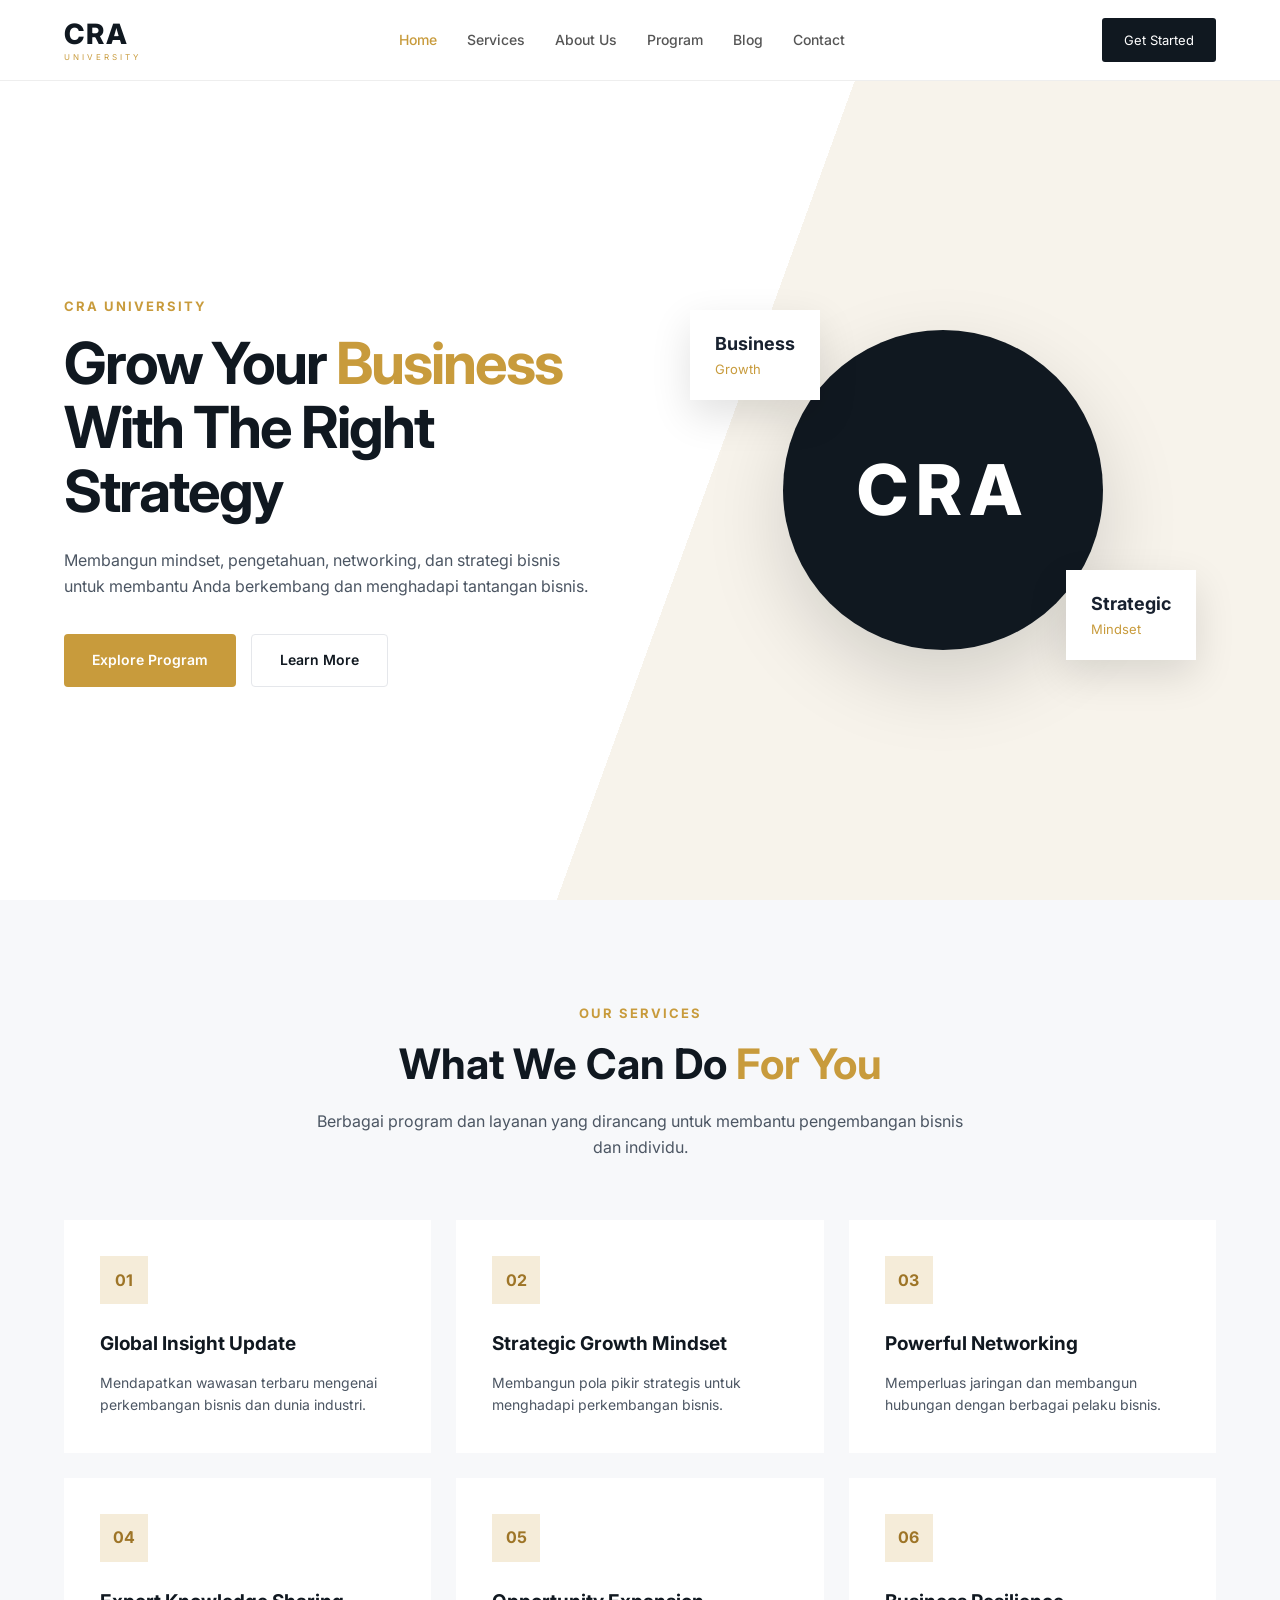
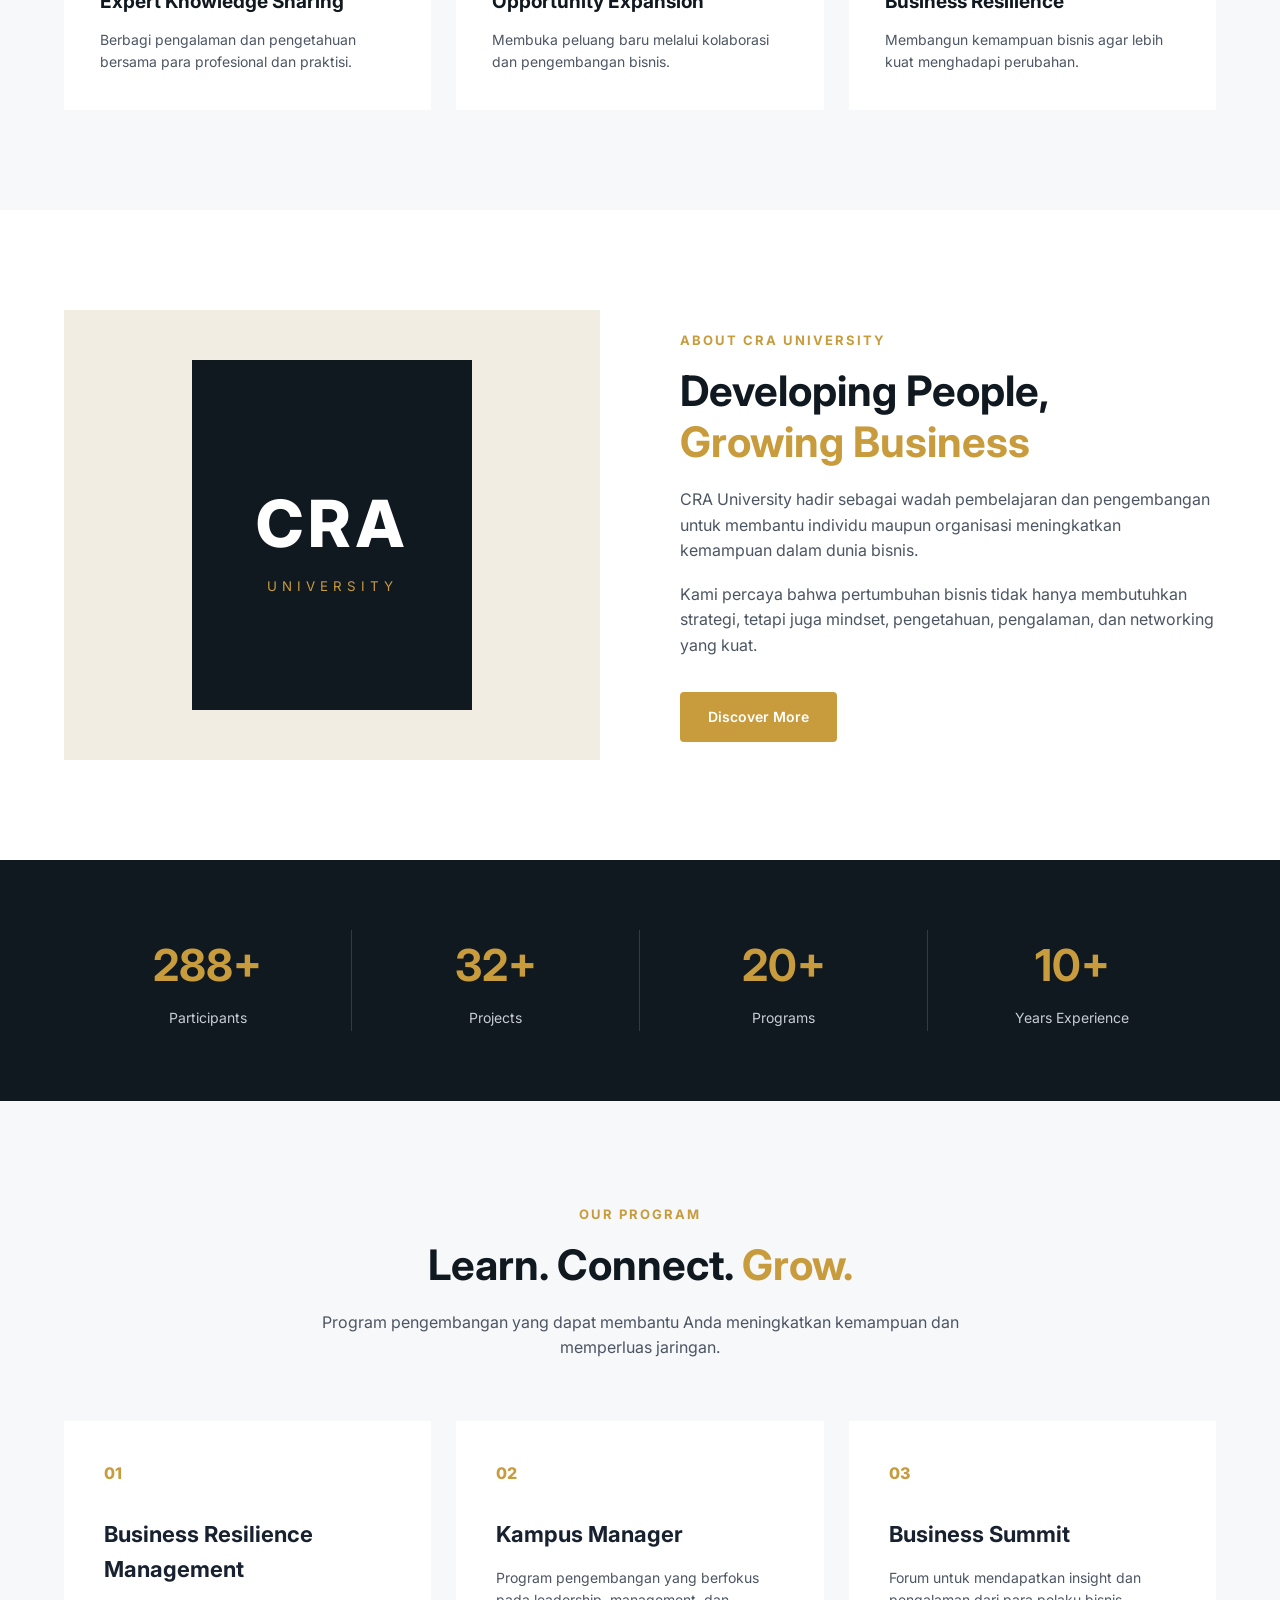
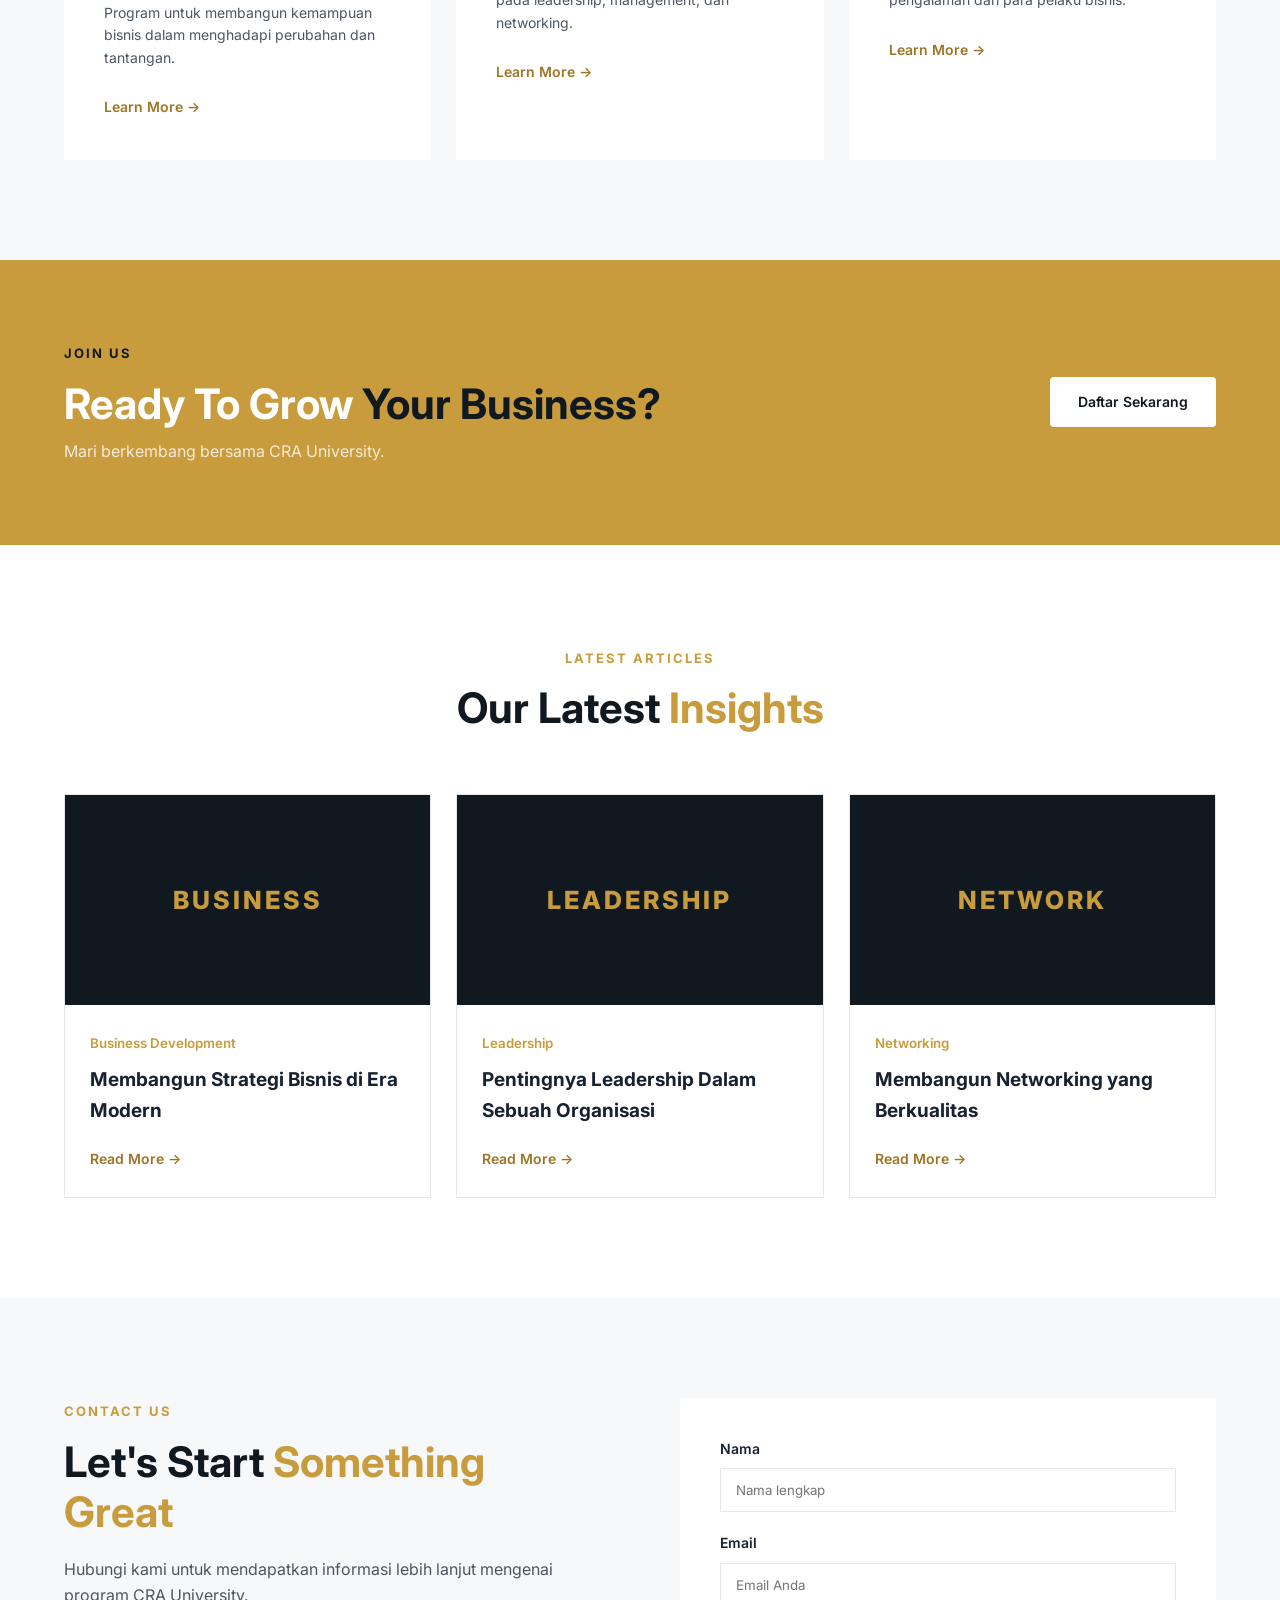
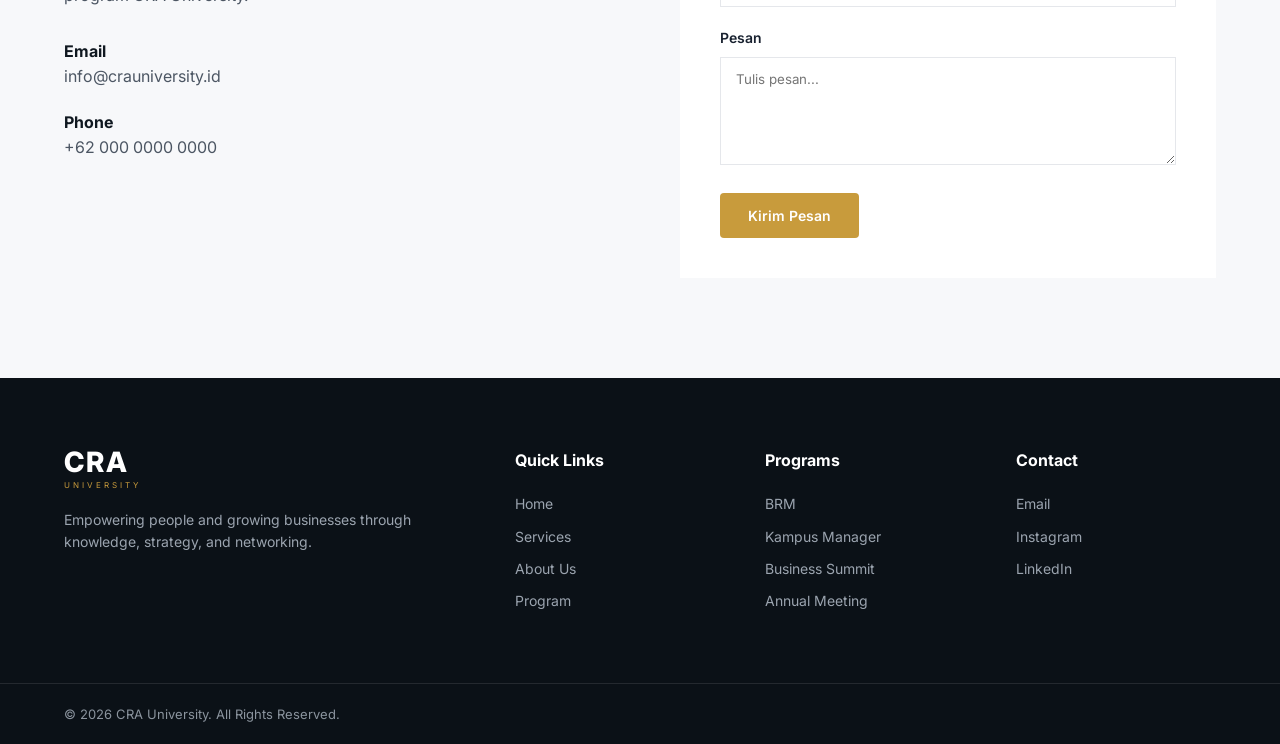
==== index.html @ 746381db "Initial commit" ====
<!DOCTYPE html>
<html lang="id">
<head>
    <meta charset="UTF-8">
    <meta name="viewport" content="width=device-width, initial-scale=1.0">

    <title>CRA University</title>

    <!-- Google Font -->
    <link rel="preconnect" href="https://fonts.googleapis.com">
    <link rel="preconnect" href="https://fonts.gstatic.com" crossorigin>
    <link href="https://fonts.googleapis.com/css2?family=Inter:wght@400;500;600;700;800&display=swap" rel="stylesheet">

    <!-- CSS -->
    <link rel="stylesheet" href="css/style.css">
</head>

<body>

    <!-- ================= NAVBAR ================= -->
    <header class="header">
        <div class="container navbar">

            <a href="index.html" class="logo">
                <span>CRA</span>
                <small>UNIVERSITY</small>
            </a>

            <nav class="nav-menu" id="navMenu">
                <a href="#home" class="active">Home</a>
                <a href="#services">Services</a>
                <a href="#about">About Us</a>
                <a href="#program">Program</a>
                <a href="#blog">Blog</a>
                <a href="#contact">Contact</a>
            </nav>

            <a href="#contact" class="nav-button">
                Get Started
            </a>

            <button class="menu-toggle" id="menuToggle">
                ☰
            </button>

        </div>
    </header>


    <!-- ================= HERO ================= -->
    <main>

        <section class="hero" id="home">
            <div class="container hero-content">

                <div class="hero-text">

                    <span class="section-label">
                        CRA UNIVERSITY
                    </span>

                    <h1>
                        Grow Your
                        <span>Business</span>
                        With The Right Strategy
                    </h1>

                    <p>
                        Membangun mindset, pengetahuan, networking,
                        dan strategi bisnis untuk membantu Anda berkembang
                        dan menghadapi tantangan bisnis.
                    </p>

                    <div class="hero-buttons">
                        <a href="#program" class="btn btn-primary">
                            Explore Program
                        </a>

                        <a href="#about" class="btn btn-outline">
                            Learn More
                        </a>
                    </div>

                </div>


                <div class="hero-image">

                    <div class="hero-card card-one">
                        <strong>Business</strong>
                        <span>Growth</span>
                    </div>

                    <div class="hero-card card-two">
                        <strong>Strategic</strong>
                        <span>Mindset</span>
                    </div>

                    <div class="hero-circle">
                        CRA
                    </div>

                </div>

            </div>
        </section>


        <!-- ================= SERVICES ================= -->
        <section class="services section" id="services">

            <div class="container">

                <div class="section-heading">

                    <span class="section-label">
                        OUR SERVICES
                    </span>

                    <h2>
                        What We Can Do
                        <span>For You</span>
                    </h2>

                    <p>
                        Berbagai program dan layanan yang dirancang
                        untuk membantu pengembangan bisnis dan individu.
                    </p>

                </div>


                <div class="service-grid">

                    <div class="service-card">
                        <div class="service-icon">01</div>

                        <h3>Global Insight Update</h3>

                        <p>
                            Mendapatkan wawasan terbaru mengenai
                            perkembangan bisnis dan dunia industri.
                        </p>
                    </div>


                    <div class="service-card">
                        <div class="service-icon">02</div>

                        <h3>Strategic Growth Mindset</h3>

                        <p>
                            Membangun pola pikir strategis untuk
                            menghadapi perkembangan bisnis.
                        </p>
                    </div>


                    <div class="service-card">
                        <div class="service-icon">03</div>

                        <h3>Powerful Networking</h3>

                        <p>
                            Memperluas jaringan dan membangun hubungan
                            dengan berbagai pelaku bisnis.
                        </p>
                    </div>


                    <div class="service-card">
                        <div class="service-icon">04</div>

                        <h3>Expert Knowledge Sharing</h3>

                        <p>
                            Berbagi pengalaman dan pengetahuan bersama
                            para profesional dan praktisi.
                        </p>
                    </div>


                    <div class="service-card">
                        <div class="service-icon">05</div>

                        <h3>Opportunity Expansion</h3>

                        <p>
                            Membuka peluang baru melalui kolaborasi
                            dan pengembangan bisnis.
                        </p>
                    </div>


                    <div class="service-card">
                        <div class="service-icon">06</div>

                        <h3>Business Resilience</h3>

                        <p>
                            Membangun kemampuan bisnis agar lebih
                            kuat menghadapi perubahan.
                        </p>
                    </div>

                </div>

            </div>

        </section>


        <!-- ================= ABOUT ================= -->
        <section class="about section" id="about">

            <div class="container about-content">

                <div class="about-image">

                    <div class="about-image-main">
                        <span>CRA</span>
                        <small>UNIVERSITY</small>
                    </div>

                </div>


                <div class="about-text">

                    <span class="section-label">
                        ABOUT CRA UNIVERSITY
                    </span>

                    <h2>
                        Developing People,
                        <span>Growing Business</span>
                    </h2>

                    <p>
                        CRA University hadir sebagai wadah pembelajaran
                        dan pengembangan untuk membantu individu maupun
                        organisasi meningkatkan kemampuan dalam dunia bisnis.
                    </p>

                    <p>
                        Kami percaya bahwa pertumbuhan bisnis tidak hanya
                        membutuhkan strategi, tetapi juga mindset,
                        pengetahuan, pengalaman, dan networking yang kuat.
                    </p>

                    <a href="#contact" class="btn btn-primary">
                        Discover More
                    </a>

                </div>

            </div>

        </section>


        <!-- ================= STATISTICS ================= -->
        <section class="stats">

            <div class="container stats-grid">

                <div class="stat-item">
                    <h3 class="counter" data-target="500">0</h3>
                    <span>Participants</span>
                </div>

                <div class="stat-item">
                    <h3 class="counter" data-target="50">0</h3>
                    <span>Projects</span>
                </div>

                <div class="stat-item">
                    <h3 class="counter" data-target="20">0</h3>
                    <span>Programs</span>
                </div>

                <div class="stat-item">
                    <h3 class="counter" data-target="10">0</h3>
                    <span>Years Experience</span>
                </div>

            </div>

        </section>


        <!-- ================= PROGRAM ================= -->
        <section class="program section" id="program">

            <div class="container">

                <div class="section-heading">

                    <span class="section-label">
                        OUR PROGRAM
                    </span>

                    <h2>
                        Learn. Connect.
                        <span>Grow.</span>
                    </h2>

                    <p>
                        Program pengembangan yang dapat membantu Anda
                        meningkatkan kemampuan dan memperluas jaringan.
                    </p>

                </div>


                <div class="program-grid">

                    <article class="program-card">

                        <div class="program-number">
                            01
                        </div>

                        <h3>Business Resilience Management</h3>

                        <p>
                            Program untuk membangun kemampuan bisnis
                            dalam menghadapi perubahan dan tantangan.
                        </p>

                        <a href="#">
                            Learn More →
                        </a>

                    </article>


                    <article class="program-card">

                        <div class="program-number">
                            02
                        </div>

                        <h3>Kampus Manager</h3>

                        <p>
                            Program pengembangan yang berfokus pada
                            leadership, management, dan networking.
                        </p>

                        <a href="#">
                            Learn More →
                        </a>

                    </article>


                    <article class="program-card">

                        <div class="program-number">
                            03
                        </div>

                        <h3>Business Summit</h3>

                        <p>
                            Forum untuk mendapatkan insight dan
                            pengalaman dari para pelaku bisnis.
                        </p>

                        <a href="#">
                            Learn More →
                        </a>

                    </article>

                </div>

            </div>

        </section>


        <!-- ================= CTA ================= -->
        <section class="cta">

            <div class="container cta-content">

                <div>
                    <span class="section-label">
                        JOIN US
                    </span>

                    <h2>
                        Ready To Grow
                        <span>Your Business?</span>
                    </h2>

                    <p>
                        Mari berkembang bersama CRA University.
                    </p>
                </div>

                <a href="#contact" class="btn btn-white">
                    Daftar Sekarang
                </a>

            </div>

        </section>


        <!-- ================= BLOG ================= -->
        <section class="blog section" id="blog">

            <div class="container">

                <div class="section-heading">

                    <span class="section-label">
                        LATEST ARTICLES
                    </span>

                    <h2>
                        Our Latest
                        <span>Insights</span>
                    </h2>

                </div>


                <div class="blog-grid">

                    <article class="blog-card">

                        <div class="blog-image">
                            BUSINESS
                        </div>

                        <div class="blog-content">

                            <small>
                                Business Development
                            </small>

                            <h3>
                                Membangun Strategi Bisnis
                                di Era Modern
                            </h3>

                            <a href="#">
                                Read More →
                            </a>

                        </div>

                    </article>


                    <article class="blog-card">

                        <div class="blog-image">
                            LEADERSHIP
                        </div>

                        <div class="blog-content">

                            <small>
                                Leadership
                            </small>

                            <h3>
                                Pentingnya Leadership
                                Dalam Sebuah Organisasi
                            </h3>

                            <a href="#">
                                Read More →
                            </a>

                        </div>

                    </article>


                    <article class="blog-card">

                        <div class="blog-image">
                            NETWORK
                        </div>

                        <div class="blog-content">

                            <small>
                                Networking
                            </small>

                            <h3>
                                Membangun Networking
                                yang Berkualitas
                            </h3>

                            <a href="#">
                                Read More →
                            </a>

                        </div>

                    </article>

                </div>

            </div>

        </section>


        <!-- ================= CONTACT ================= -->
        <section class="contact section" id="contact">

            <div class="container contact-content">

                <div class="contact-info">

                    <span class="section-label">
                        CONTACT US
                    </span>

                    <h2>
                        Let's Start
                        <span>Something Great</span>
                    </h2>

                    <p>
                        Hubungi kami untuk mendapatkan informasi
                        lebih lanjut mengenai program CRA University.
                    </p>

                    <div class="contact-detail">
                        <strong>Email</strong>
                        <span>info@crauniversity.id</span>
                    </div>

                    <div class="contact-detail">
                        <strong>Phone</strong>
                        <span>+62 000 0000 0000</span>
                    </div>

                </div>


                <form class="contact-form" id="contactForm">

                    <div class="form-group">
                        <label for="name">Nama</label>

                        <input
                            type="text"
                            id="name"
                            name="name"
                            placeholder="Nama lengkap"
                            required
                        >
                    </div>


                    <div class="form-group">
                        <label for="email">Email</label>

                        <input
                            type="email"
                            id="email"
                            name="email"
                            placeholder="Email Anda"
                            required
                        >
                    </div>


                    <div class="form-group">
                        <label for="message">Pesan</label>

                        <textarea
                            id="message"
                            name="message"
                            rows="5"
                            placeholder="Tulis pesan..."
                            required
                        ></textarea>
                    </div>


                    <button type="submit" class="btn btn-primary">
                        Kirim Pesan
                    </button>

                </form>

            </div>

        </section>

    </main>


    <!-- ================= FOOTER ================= -->
    <footer class="footer">

        <div class="container footer-grid">

            <div class="footer-brand">

                <a href="#" class="logo footer-logo">
                    <span>CRA</span>
                    <small>UNIVERSITY</small>
                </a>

                <p>
                    Empowering people and growing businesses
                    through knowledge, strategy, and networking.
                </p>

            </div>


            <div class="footer-column">

                <h4>Quick Links</h4>

                <a href="#home">Home</a>
                <a href="#services">Services</a>
                <a href="#about">About Us</a>
                <a href="#program">Program</a>

            </div>


            <div class="footer-column">

                <h4>Programs</h4>

                <a href="#">BRM</a>
                <a href="#">Kampus Manager</a>
                <a href="#">Business Summit</a>
                <a href="#">Annual Meeting</a>

            </div>


            <div class="footer-column">

                <h4>Contact</h4>

                <a href="mailto:info@crauniversity.id">
                    Email
                </a>

                <a href="#">
                    Instagram
                </a>

                <a href="#">
                    LinkedIn
                </a>

            </div>

        </div>


        <div class="footer-bottom">

            <div class="container">

                <p>
                    © 2026 CRA University. All Rights Reserved.
                </p>

            </div>

        </div>

    </footer>


    <!-- JavaScript -->
    <script src="js/script.js"></script>

</body>
</html>
---- css/style.css ----
/* =========================================
   RESET
========================================= */

* {
    margin: 0;
    padding: 0;
    box-sizing: border-box;
}

html {
    scroll-behavior: smooth;
}

body {
    font-family: "Inter", sans-serif;
    color: #18212f;
    background: #ffffff;
    line-height: 1.6;
}

a {
    text-decoration: none;
    color: inherit;
}

img {
    max-width: 100%;
    display: block;
}

button,
input,
textarea {
    font-family: inherit;
}


/* =========================================
   VARIABLES
========================================= */

:root {
    --primary: #c89b3c;
    --primary-dark: #9e7527;
    --dark: #101820;
    --text: #4c5663;
    --light: #f7f8fa;
    --white: #ffffff;
    --border: #e5e7eb;
}


/* =========================================
   GLOBAL
========================================= */

.container {
    width: min(1180px, 90%);
    margin: 0 auto;
}

.section {
    padding: 100px 0;
}

.section-label {
    display: inline-block;
    color: var(--primary);
    font-size: 13px;
    font-weight: 700;
    letter-spacing: 2px;
    margin-bottom: 15px;
}

.section-heading {
    max-width: 650px;
    margin: 0 auto 60px;
    text-align: center;
}

.section-heading h2,
.about-text h2,
.contact-info h2 {
    font-size: 42px;
    line-height: 1.2;
    margin-bottom: 20px;
    color: var(--dark);
}

.section-heading h2 span,
.about-text h2 span,
.contact-info h2 span {
    color: var(--primary);
}

.section-heading p {
    color: var(--text);
}


/* =========================================
   BUTTON
========================================= */

.btn {
    display: inline-flex;
    justify-content: center;
    align-items: center;
    padding: 14px 28px;
    border-radius: 4px;
    font-size: 14px;
    font-weight: 600;
    transition: 0.3s ease;
}

.btn-primary {
    background: var(--primary);
    color: var(--white);
}

.btn-primary:hover {
    background: var(--primary-dark);
    transform: translateY(-2px);
}

.btn-outline {
    border: 1px solid var(--border);
    color: var(--dark);
}

.btn-outline:hover {
    border-color: var(--primary);
    color: var(--primary);
}

.btn-white {
    background: var(--white);
    color: var(--dark);
}

.btn-white:hover {
    transform: translateY(-2px);
}


/* =========================================
   NAVBAR
========================================= */

.header {
    position: fixed;
    width: 100%;
    top: 0;
    left: 0;
    z-index: 1000;
    background: rgba(255, 255, 255, 0.96);
    border-bottom: 1px solid #eeeeee;
}

.navbar {
    min-height: 80px;
    display: flex;
    align-items: center;
    justify-content: space-between;
}

.logo {
    display: flex;
    flex-direction: column;
    line-height: 1;
}

.logo span {
    font-size: 28px;
    font-weight: 800;
    letter-spacing: 2px;
    color: var(--dark);
}

.logo small {
    font-size: 8px;
    letter-spacing: 3px;
    color: var(--primary);
    margin-top: 5px;
}

.nav-menu {
    display: flex;
    align-items: center;
    gap: 30px;
}

.nav-menu a {
    font-size: 14px;
    font-weight: 500;
    color: #555;
    transition: 0.3s;
}

.nav-menu a:hover,
.nav-menu a.active {
    color: var(--primary);
}

.nav-button {
    padding: 12px 22px;
    background: var(--dark);
    color: var(--white);
    font-size: 13px;
    border-radius: 3px;
}

.menu-toggle {
    display: none;
    border: none;
    background: transparent;
    font-size: 28px;
    cursor: pointer;
}


/* =========================================
   HERO
========================================= */

.hero {
    min-height: 100vh;
    padding-top: 80px;
    display: flex;
    align-items: center;
    background:
        linear-gradient(
            110deg,
            #ffffff 0%,
            #ffffff 55%,
            #f7f3eb 55%,
            #f7f3eb 100%
        );
}

.hero-content {
    display: grid;
    grid-template-columns: 1fr 1fr;
    align-items: center;
    gap: 60px;
}

.hero-text {
    max-width: 600px;
}

.hero-text h1 {
    font-size: 58px;
    line-height: 1.1;
    letter-spacing: -2px;
    color: var(--dark);
    margin-bottom: 25px;
}

.hero-text h1 span {
    color: var(--primary);
}

.hero-text p {
    color: var(--text);
    max-width: 530px;
    margin-bottom: 35px;
}

.hero-buttons {
    display: flex;
    gap: 15px;
}

.hero-image {
    min-height: 520px;
    position: relative;
    display: flex;
    justify-content: center;
    align-items: center;
}

.hero-circle {
    width: 320px;
    height: 320px;
    border-radius: 50%;
    background: var(--dark);
    color: var(--white);
    display: flex;
    justify-content: center;
    align-items: center;
    font-size: 70px;
    font-weight: 800;
    letter-spacing: 8px;
    box-shadow: 0 30px 80px rgba(0, 0, 0, 0.15);
}

.hero-card {
    position: absolute;
    background: var(--white);
    padding: 20px 25px;
    box-shadow: 0 15px 40px rgba(0, 0, 0, 0.12);
    display: flex;
    flex-direction: column;
}

.hero-card strong {
    font-size: 18px;
}

.hero-card span {
    color: var(--primary);
    font-size: 13px;
}

.card-one {
    top: 80px;
    left: 20px;
}

.card-two {
    right: 20px;
    bottom: 90px;
}


/* =========================================
   SERVICES
========================================= */

.services {
    background: var(--light);
}

.service-grid {
    display: grid;
    grid-template-columns: repeat(3, 1fr);
    gap: 25px;
}

.service-card {
    background: var(--white);
    padding: 35px;
    border: 1px solid transparent;
    transition: 0.3s;
}

.service-card:hover {
    transform: translateY(-8px);
    border-color: var(--primary);
    box-shadow: 0 20px 40px rgba(0, 0, 0, 0.08);
}

.service-icon {
    width: 48px;
    height: 48px;
    display: flex;
    align-items: center;
    justify-content: center;
    background: #f5ecd9;
    color: var(--primary-dark);
    font-weight: 700;
    margin-bottom: 25px;
}

.service-card h3 {
    font-size: 19px;
    margin-bottom: 12px;
    color: var(--dark);
}

.service-card p {
    color: var(--text);
    font-size: 14px;
}


/* =========================================
   ABOUT
========================================= */

.about {
    background: var(--white);
}

.about-content {
    display: grid;
    grid-template-columns: 1fr 1fr;
    gap: 80px;
    align-items: center;
}

.about-image {
    min-height: 450px;
    display: flex;
    align-items: center;
    justify-content: center;
    background: #f2ede3;
}

.about-image-main {
    width: 280px;
    height: 350px;
    background: var(--dark);
    display: flex;
    flex-direction: column;
    align-items: center;
    justify-content: center;
    color: var(--white);
}

.about-image-main span {
    font-size: 65px;
    font-weight: 800;
    letter-spacing: 5px;
}

.about-image-main small {
    color: var(--primary);
    letter-spacing: 5px;
}

.about-text p {
    color: var(--text);
    margin-bottom: 18px;
}

.about-text .btn {
    margin-top: 15px;
}


/* =========================================
   STATS
========================================= */

.stats {
    padding: 70px 0;
    background: var(--dark);
    color: var(--white);
}

.stats-grid {
    display: grid;
    grid-template-columns: repeat(4, 1fr);
    text-align: center;
}

.stat-item {
    border-right: 1px solid rgba(255,255,255,0.15);
}

.stat-item:last-child {
    border-right: none;
}

.stat-item h3 {
    font-size: 44px;
    color: var(--primary);
    margin-bottom: 5px;
}

.stat-item span {
    font-size: 14px;
    color: #c8cdd4;
}


/* =========================================
   PROGRAM
========================================= */

.program {
    background: var(--light);
}

.program-grid {
    display: grid;
    grid-template-columns: repeat(3, 1fr);
    gap: 25px;
}

.program-card {
    background: var(--white);
    padding: 40px;
    min-height: 300px;
    position: relative;
    transition: 0.3s;
}

.program-card:hover {
    transform: translateY(-7px);
    box-shadow: 0 20px 40px rgba(0,0,0,0.08);
}

.program-number {
    color: var(--primary);
    font-weight: 800;
    margin-bottom: 30px;
}

.program-card h3 {
    font-size: 22px;
    margin-bottom: 15px;
}

.program-card p {
    color: var(--text);
    font-size: 14px;
    margin-bottom: 25px;
}

.program-card a {
    color: var(--primary-dark);
    font-weight: 600;
    font-size: 14px;
}


/* =========================================
   CTA
========================================= */

.cta {
    background: var(--primary);
    padding: 80px 0;
}

.cta-content {
    display: flex;
    align-items: center;
    justify-content: space-between;
    gap: 40px;
}

.cta .section-label {
    color: var(--dark);
}

.cta h2 {
    color: var(--white);
    font-size: 42px;
    line-height: 1.2;
    margin-bottom: 10px;
}

.cta h2 span {
    color: var(--dark);
}

.cta p {
    color: rgba(255,255,255,0.8);
}


/* =========================================
   BLOG
========================================= */

.blog {
    background: var(--white);
}

.blog-grid {
    display: grid;
    grid-template-columns: repeat(3, 1fr);
    gap: 25px;
}

.blog-card {
    border: 1px solid var(--border);
    overflow: hidden;
    transition: 0.3s;
}

.blog-card:hover {
    transform: translateY(-5px);
    box-shadow: 0 15px 35px rgba(0,0,0,0.08);
}

.blog-image {
    height: 210px;
    background: var(--dark);
    color: var(--primary);
    display: flex;
    align-items: center;
    justify-content: center;
    font-size: 25px;
    font-weight: 800;
    letter-spacing: 3px;
}

.blog-content {
    padding: 25px;
}

.blog-content small {
    color: var(--primary);
    font-weight: 600;
}

.blog-content h3 {
    margin: 10px 0 20px;
    font-size: 19px;
}

.blog-content a {
    color: var(--primary-dark);
    font-size: 14px;
    font-weight: 600;
}


/* =========================================
   CONTACT
========================================= */

.contact {
    background: var(--light);
}

.contact-content {
    display: grid;
    grid-template-columns: 1fr 1fr;
    gap: 80px;
}

.contact-info p {
    color: var(--text);
    max-width: 500px;
    margin-bottom: 30px;
}

.contact-detail {
    display: flex;
    flex-direction: column;
    margin-bottom: 20px;
}

.contact-detail strong {
    color: var(--dark);
}

.contact-detail span {
    color: var(--text);
}

.contact-form {
    background: var(--white);
    padding: 40px;
}

.form-group {
    margin-bottom: 20px;
}

.form-group label {
    display: block;
    font-size: 14px;
    font-weight: 600;
    margin-bottom: 8px;
}

.form-group input,
.form-group textarea {
    width: 100%;
    border: 1px solid var(--border);
    padding: 13px 15px;
    outline: none;
    resize: vertical;
}

.form-group input:focus,
.form-group textarea:focus {
    border-color: var(--primary);
}

.contact-form .btn {
    border: none;
    cursor: pointer;
}


/* =========================================
   FOOTER
========================================= */

.footer {
    background: #0b1117;
    color: var(--white);
}

.footer-grid {
    padding: 70px 0;
    display: grid;
    grid-template-columns: 2fr 1fr 1fr 1fr;
    gap: 50px;
}

.footer-brand p {
    color: #9ba4af;
    max-width: 350px;
    margin-top: 20px;
    font-size: 14px;
}

.footer-logo span {
    color: var(--white);
}

.footer-column {
    display: flex;
    flex-direction: column;
    gap: 10px;
}

.footer-column h4 {
    margin-bottom: 10px;
}

.footer-column a {
    color: #9ba4af;
    font-size: 14px;
    transition: 0.3s;
}

.footer-column a:hover {
    color: var(--primary);
}

.footer-bottom {
    border-top: 1px solid rgba(255,255,255,0.1);
    padding: 20px 0;
}

.footer-bottom p {
    color: #8b949e;
    font-size: 13px;
}


/* =========================================
   RESPONSIVE TABLET
========================================= */

@media (max-width: 900px) {

    .nav-menu {
        position: absolute;
        top: 80px;
        left: 0;
        width: 100%;
        background: var(--white);
        flex-direction: column;
        padding: 25px;
        gap: 20px;
        display: none;
        border-bottom: 1px solid var(--border);
    }

    .nav-menu.show {
        display: flex;
    }

    .nav-button {
        display: none;
    }

    .menu-toggle {
        display: block;
    }

    .hero-content,
    .about-content,
    .contact-content {
        grid-template-columns: 1fr;
    }

    .hero {
        padding: 130px 0 80px;
    }

    .hero-text {
        text-align: center;
        margin: 0 auto;
    }

    .hero-text p {
        margin-left: auto;
        margin-right: auto;
    }

    .hero-buttons {
        justify-content: center;
    }

    .service-grid,
    .program-grid,
    .blog-grid {
        grid-template-columns: repeat(2, 1fr);
    }

    .stats-grid {
        grid-template-columns: repeat(2, 1fr);
        gap: 30px;
    }

    .stat-item {
        border-right: none;
    }

    .footer-grid {
        grid-template-columns: repeat(2, 1fr);
    }
}


/* =========================================
   RESPONSIVE MOBILE
========================================= */

@media (max-width: 600px) {

    .section {
        padding: 70px 0;
    }

    .section-heading h2,
    .about-text h2,
    .contact-info h2 {
        font-size: 32px;
    }

    .hero-text h1 {
        font-size: 42px;
    }

    .hero-image {
        min-height: 400px;
    }

    .hero-circle {
        width: 240px;
        height: 240px;
        font-size: 50px;
    }

    .card-one {
        left: 0;
    }

    .card-two {
        right: 0;
    }

    .hero-buttons {
        flex-direction: column;
    }

    .btn {
        width: 100%;
    }

    .service-grid,
    .program-grid,
    .blog-grid {
        grid-template-columns: 1fr;
    }

    .stats-grid {
        grid-template-columns: 1fr 1fr;
    }

    .stat-item h3 {
        font-size: 34px;
    }

    .cta-content {
        flex-direction: column;
        align-items: flex-start;
    }

    .cta h2 {
        font-size: 32px;
    }

    .contact-form {
        padding: 25px;
    }

    .footer-grid {
        grid-template-columns: 1fr;
        gap: 35px;
    }

}
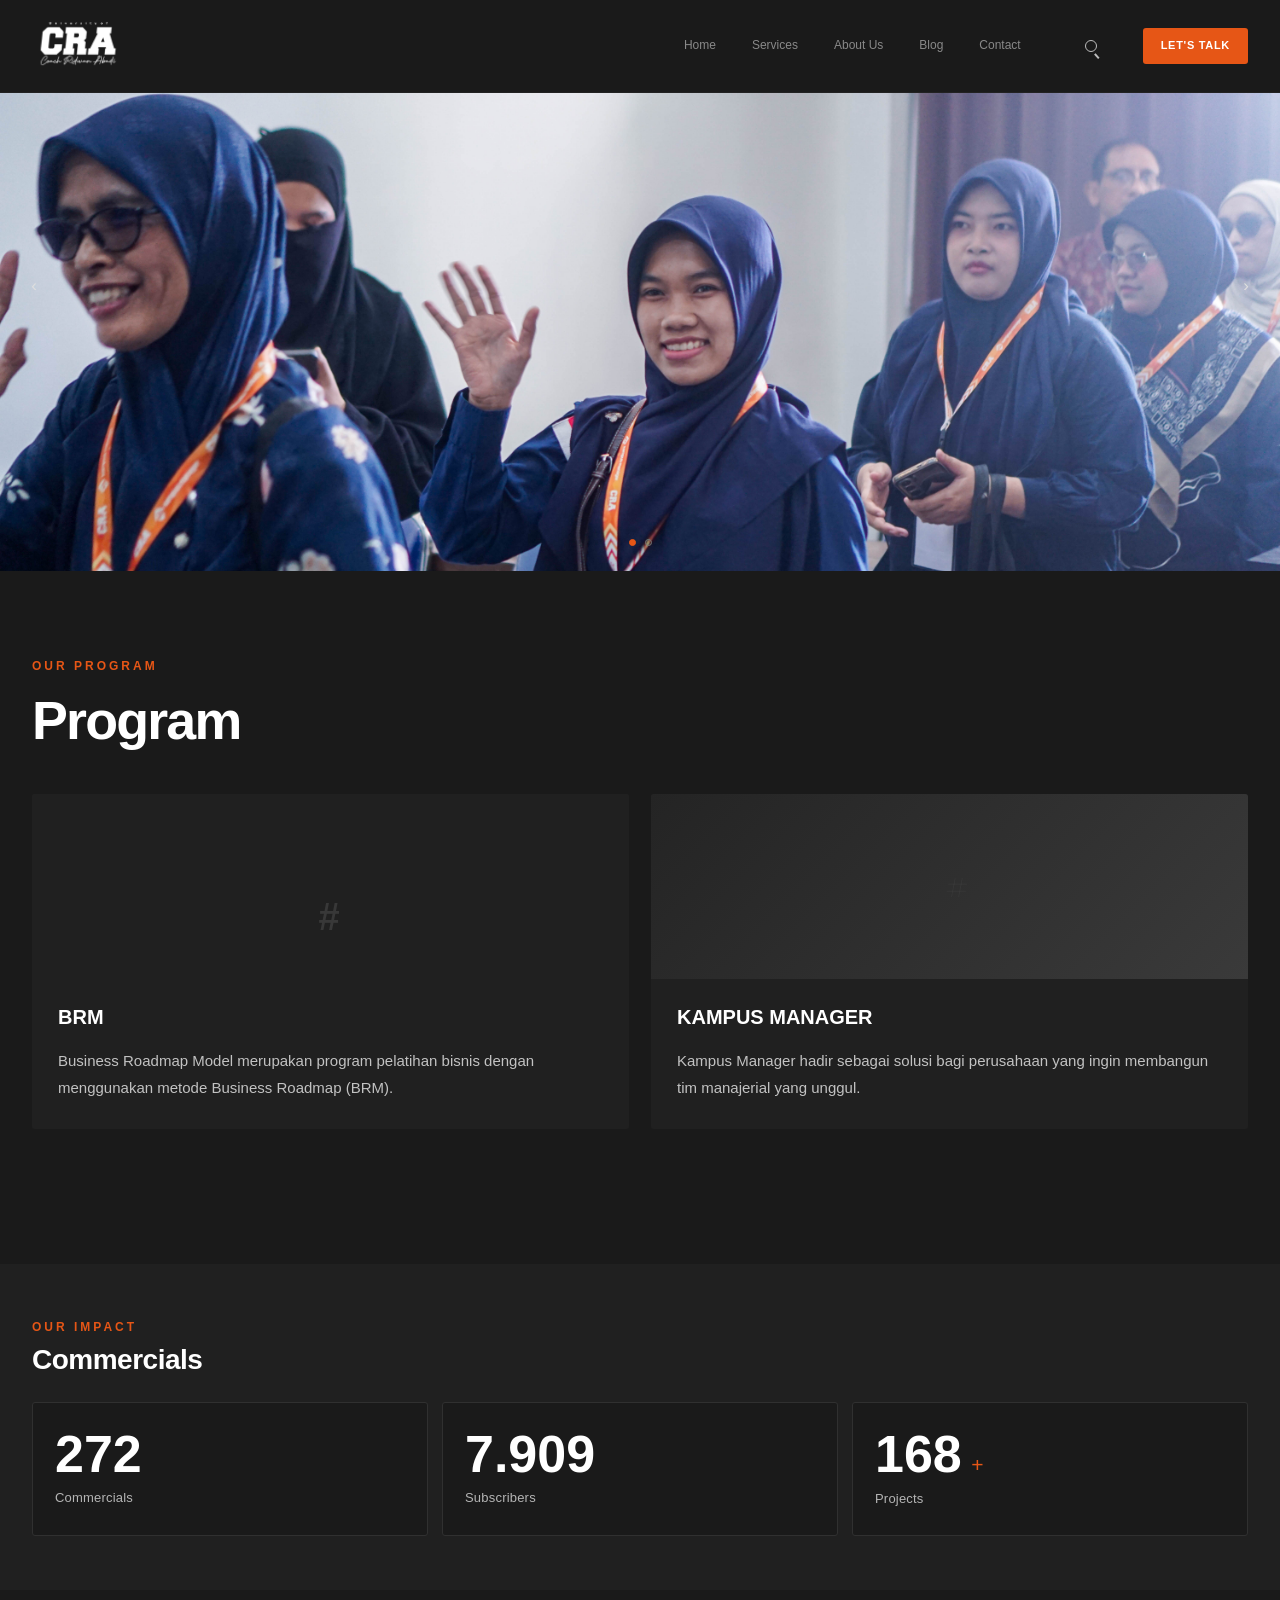
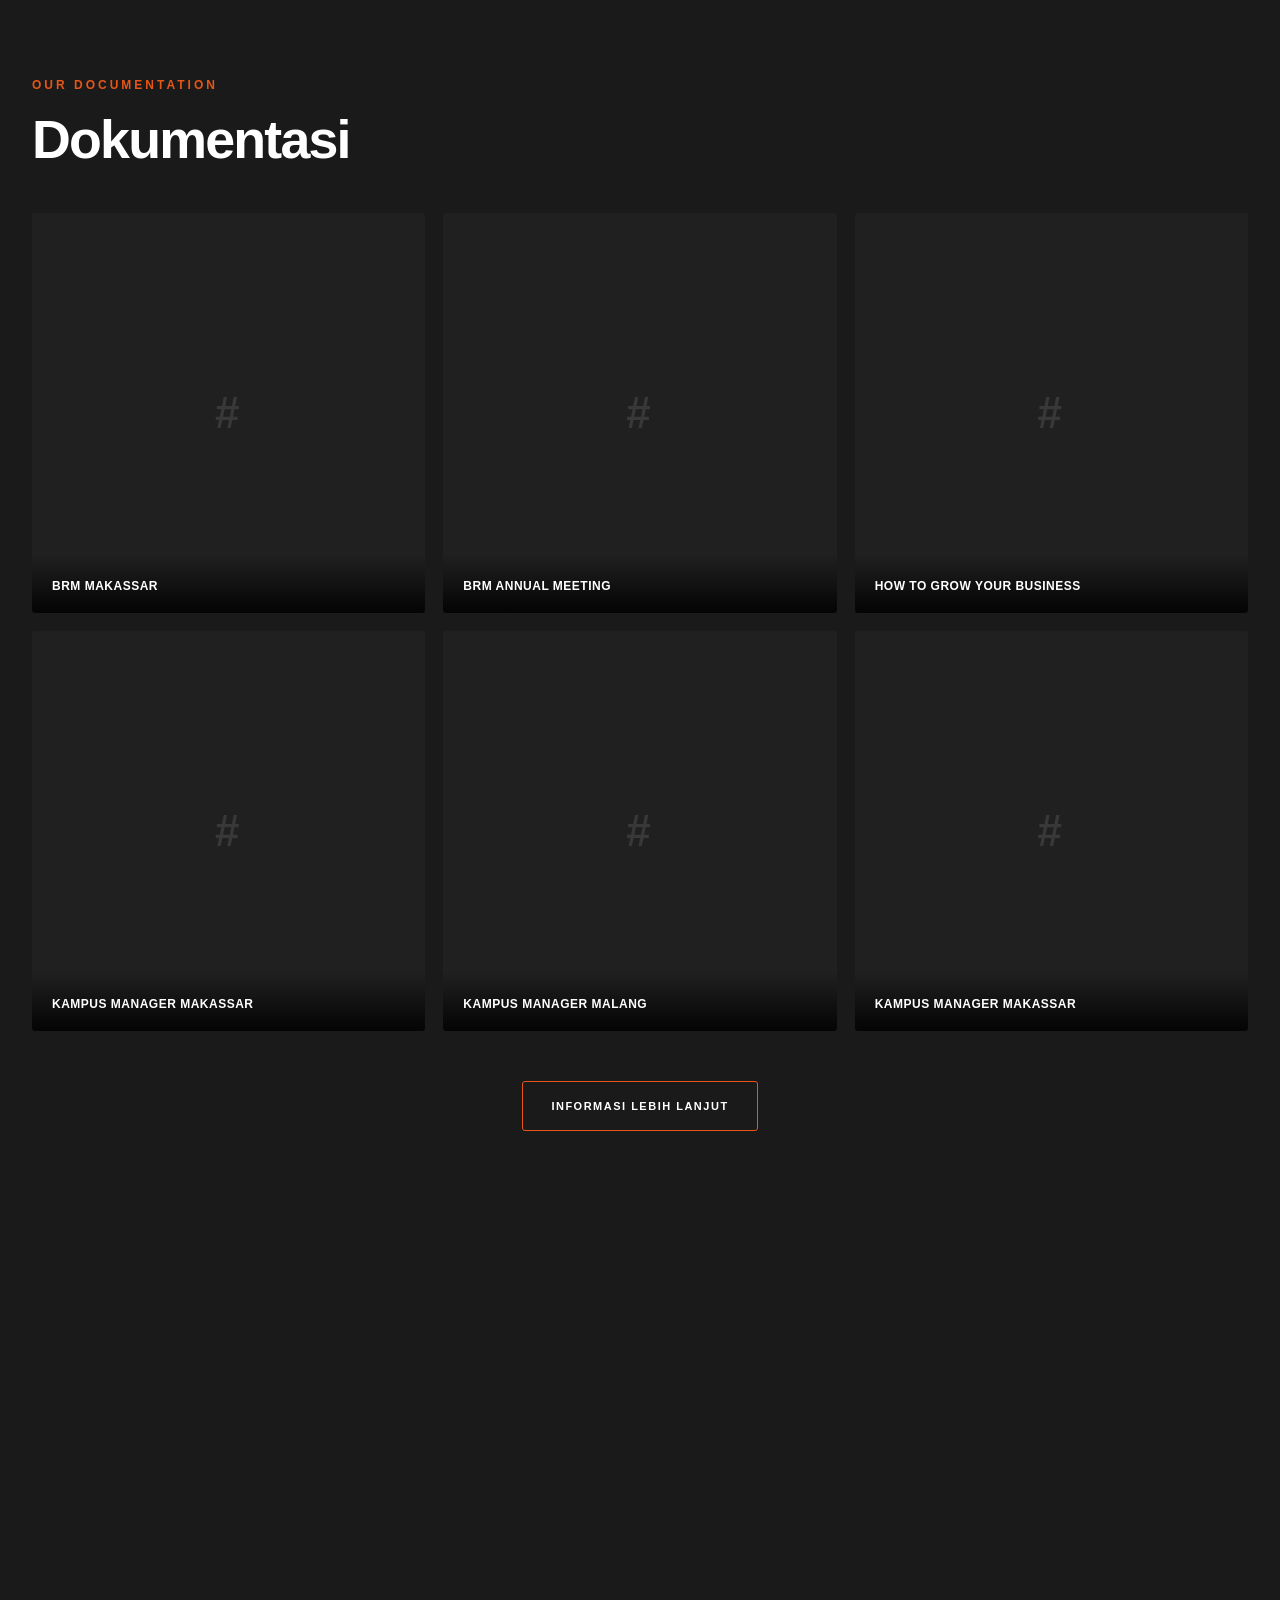
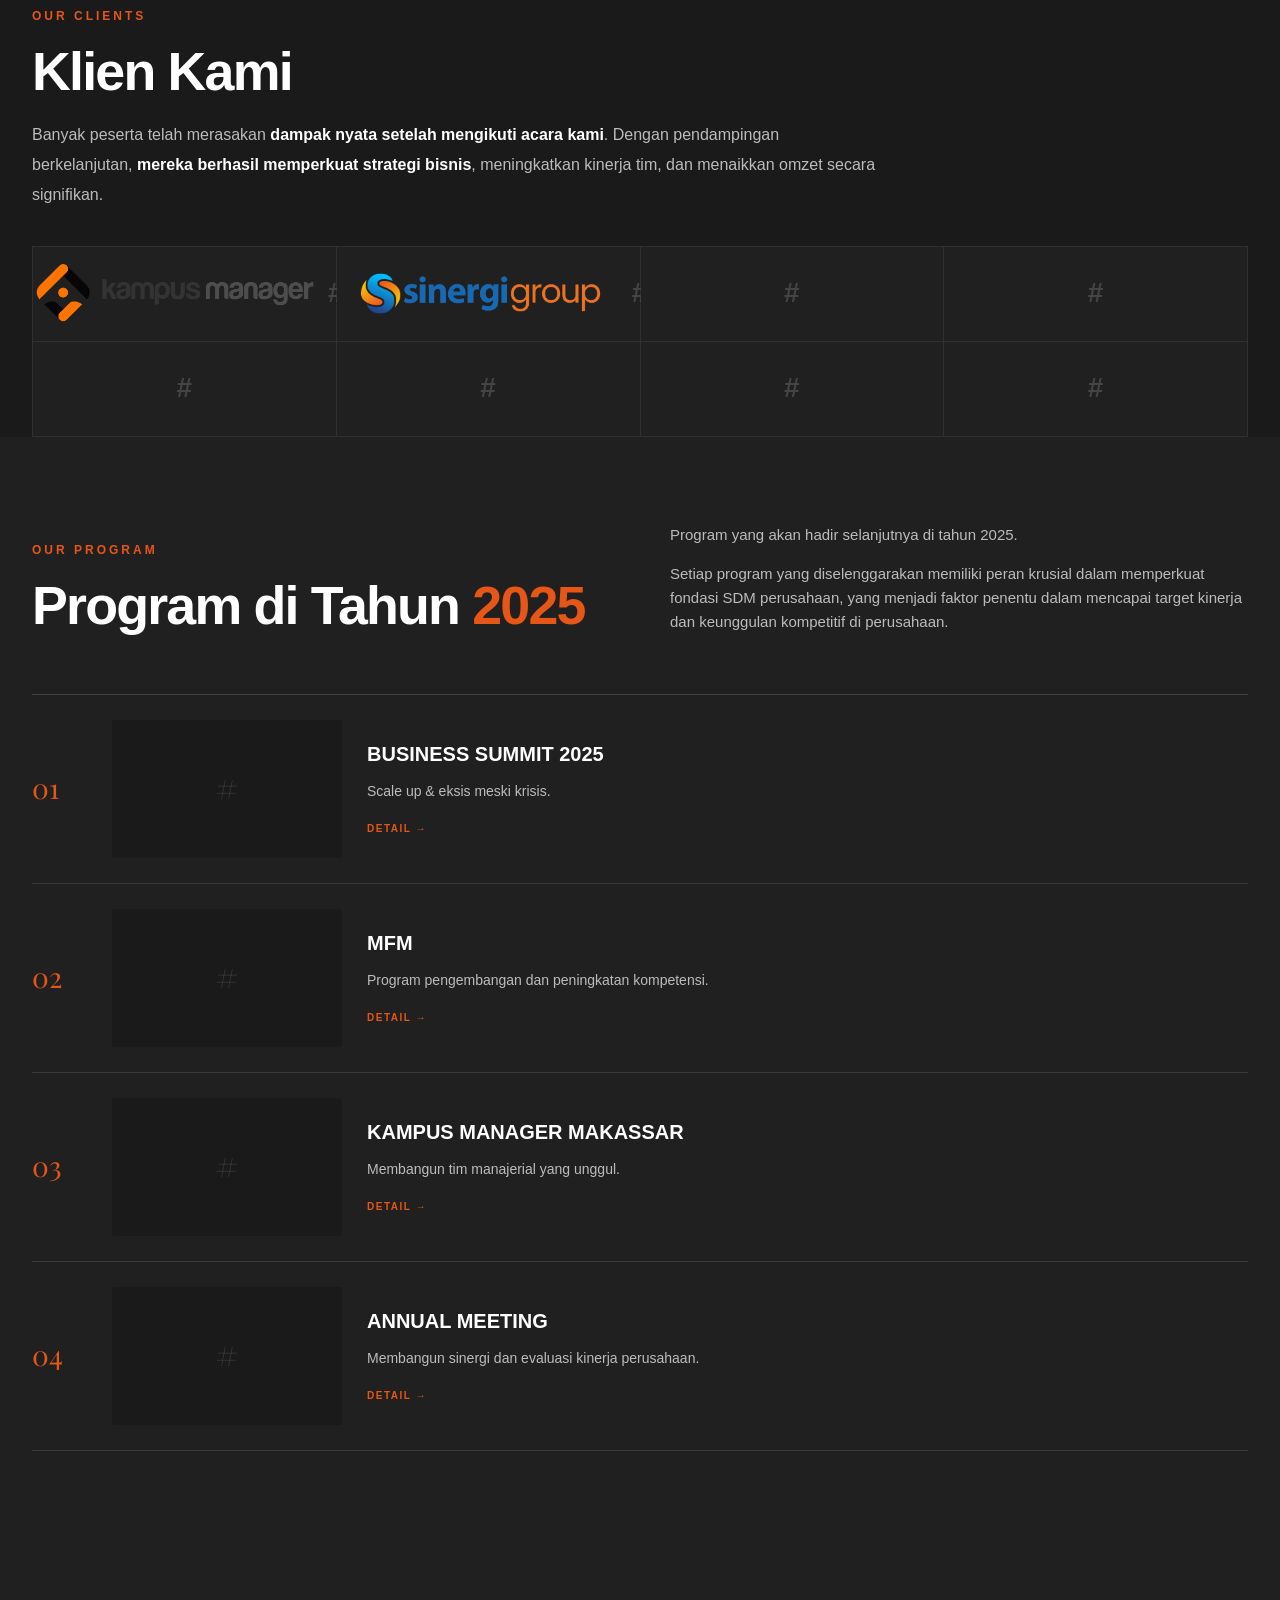
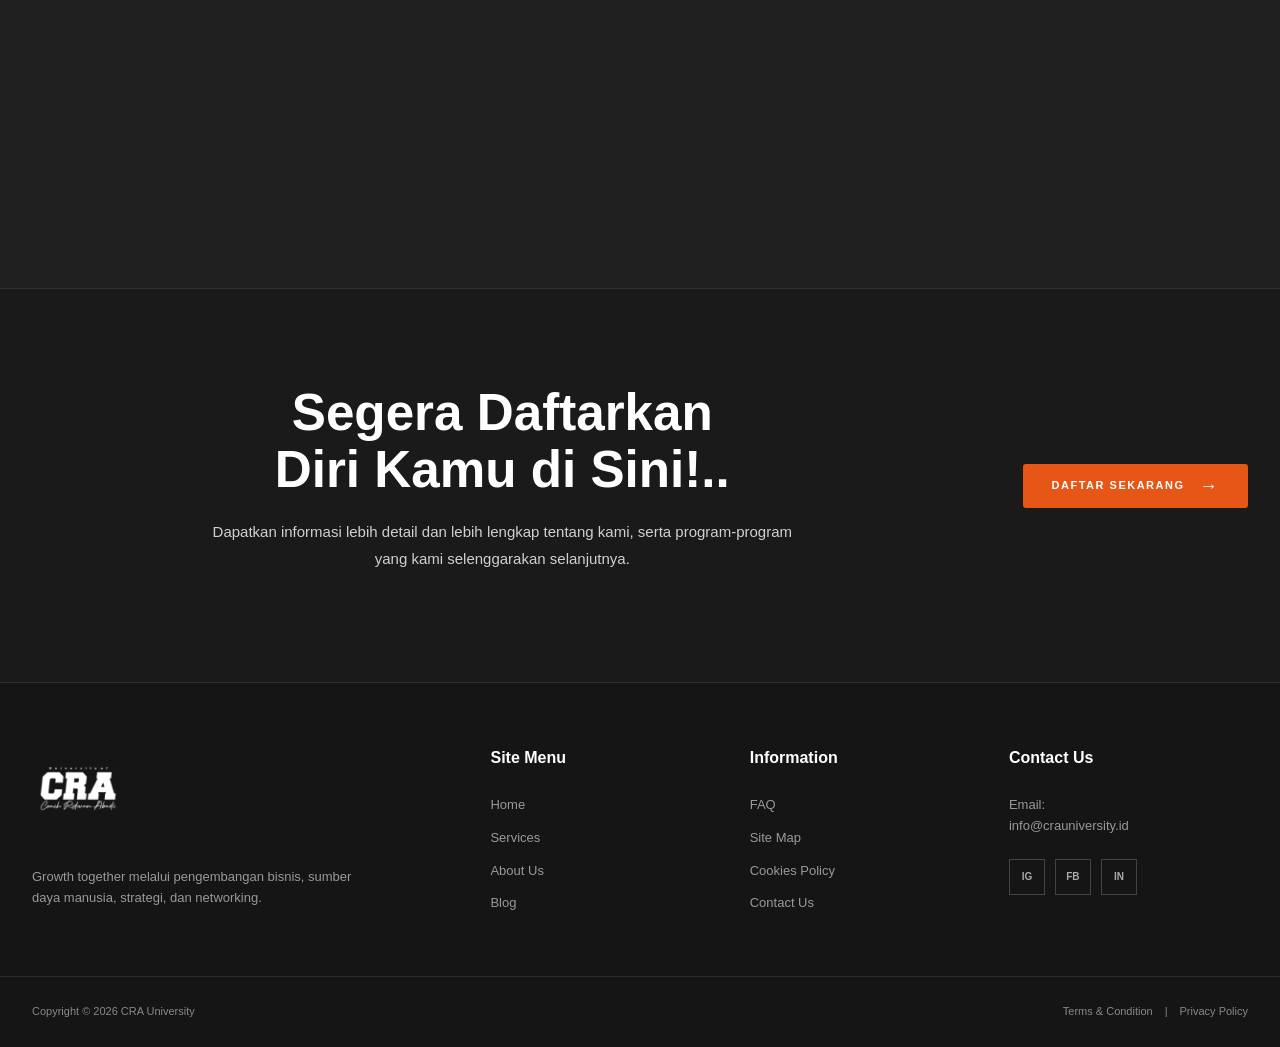
==== commit 355ec9f9: "Update" ====
--- a/index.html
+++ b/index.html
@@ -1,435 +1,884 @@
 <!DOCTYPE html>
 <html lang="id">
+
 <head>
     <meta charset="UTF-8">
-    <meta name="viewport" content="width=device-width, initial-scale=1.0">
-
-    <title>CRA University</title>
-
-    <!-- Google Font -->
+
+    <meta
+        name="viewport"
+        content="width=device-width, initial-scale=1.0"
+    >
+
+    <meta
+        name="description"
+        content="CRA University - Growth Together"
+    >
+
+    <title>CRA University - Growth Together</title>
+
+    <!-- Google Fonts -->
     <link rel="preconnect" href="https://fonts.googleapis.com">
     <link rel="preconnect" href="https://fonts.gstatic.com" crossorigin>
-    <link href="https://fonts.googleapis.com/css2?family=Inter:wght@400;500;600;700;800&display=swap" rel="stylesheet">
+
+    <link
+        href="https://fonts.googleapis.com/css2?family=DM+Sans:wght@400;500;600;700&family=Playfair+Display:wght@500;600;700&display=swap"
+        rel="stylesheet"
+    >
 
     <!-- CSS -->
     <link rel="stylesheet" href="css/style.css">
 </head>
 
-<body>
-
-    <!-- ================= NAVBAR ================= -->
-    <header class="header">
+<body class="home">
+
+
+    <!-- =====================================================
+         HEADER / NAVBAR
+    ====================================================== -->
+
+    <header class="header" id="header">
+
         <div class="container navbar">
 
+            <!-- Logo -->
             <a href="index.html" class="logo">
-                <span>CRA</span>
-                <small>UNIVERSITY</small>
+
+                <span class="logo-main">
+                    <img loading="lazy" width="384" height="384" src="assets/images/logo cra.png" class="default-logo" alt="Logo CRA University" decoding="async">
+                </span>
+
+                <span class="logo-sub">
+                    UNIVERSITY
+                </span>
+
             </a>
 
-            <nav class="nav-menu" id="navMenu">
-                <a href="#home" class="active">Home</a>
-                <a href="#services">Services</a>
-                <a href="#about">About Us</a>
-                <a href="#program">Program</a>
-                <a href="#blog">Blog</a>
-                <a href="#contact">Contact</a>
+
+            <!-- Navigation -->
+            <nav class="nav" id="nav">
+
+                <ul class="nav-list">
+
+                    <li>
+                        <a href="index.html" class="nav-link active">
+                            Home
+                        </a>
+                    </li>
+
+                    <li>
+                        <a href="pages/services.html" class="nav-link">
+                            Services
+                        </a>
+                    </li>
+
+                    <li>
+                        <a href="pages/about.html" class="nav-link">
+                            About Us
+                        </a>
+                    </li>
+
+                    <li>
+                        <a href="pages/blog.html" class="nav-link">
+                            Blog
+                        </a>
+                    </li>
+
+                    <li>
+                        <a href="pages/contact.html" class="nav-link">
+                            Contact
+                        </a>
+                    </li>
+
+                </ul>
+
             </nav>
 
-            <a href="#contact" class="nav-button">
-                Get Started
+
+            <button class="search-button" type="button" aria-label="Search">
+                <span aria-hidden="true"></span>
+            </button>
+
+            <!-- Let's Talk -->
+            <a href="pages/contact.html" class="btn btn-primary header-button">
+                Let's Talk
             </a>
 
-            <button class="menu-toggle" id="menuToggle">
-                ☰
+
+            <!-- Mobile Menu -->
+            <button
+                type="button"
+                class="menu-button"
+                id="menuButton"
+                aria-label="Open menu"
+                aria-expanded="false"
+            >
+                <span></span>
+                <span></span>
+                <span></span>
             </button>
 
         </div>
+
     </header>
 
 
-    <!-- ================= HERO ================= -->
-    <main>
-
-        <section class="hero" id="home">
-            <div class="container hero-content">
-
-                <div class="hero-text">
-
-                    <span class="section-label">
-                        CRA UNIVERSITY
-                    </span>
-
-                    <h1>
-                        Grow Your
-                        <span>Business</span>
-                        With The Right Strategy
-                    </h1>
+    <!-- =====================================================
+         MAIN
+    ====================================================== -->
+
+    <main id="home">
+
+
+        <!-- =================================================
+             HERO
+        ================================================== -->
+
+        <section class="hero" aria-label="Featured programs">
+            <div class="hero-slides" id="heroSlides">
+                <div class="hero-slide active" aria-label="Slide 1">
+                    <div class="hero-media-placeholder" aria-label="Placeholder gambar banner" >
+                        <img src="assets/images/DSC02419.jpg" alt="Banner CRA University" loading="lazy">
+                    </div>
+                </div>
+                <div class="hero-slide" aria-label="Slide 2" aria-hidden="true">
+                    <div class="hero-media-placeholder" aria-label="Placeholder gambar banner">
+                        <img src="assets/images/DSC02432.jpg" alt="Banner CRA University" loading="lazy">
+                    </div>
+                </div>
+            </div>
+
+            <button class="hero-arrow hero-previous" type="button" aria-label="Previous slide">‹</button>
+            <button class="hero-arrow hero-next" type="button" aria-label="Next slide">›</button>
+
+            <div class="hero-dots" aria-label="Choose a slide">
+                <button class="hero-dot active" type="button" aria-label="Go to slide 1" aria-current="true"></button>
+                <button class="hero-dot" type="button" aria-label="Go to slide 2"></button>
+            </div>
+        </section>
+
+
+
+        <!-- =================================================
+             PROGRAM
+        ================================================== -->
+
+        <section
+            class="program section"
+            id="program"
+        >
+
+            <div class="container">
+
+
+                <!-- Section Header -->
+                <div class="section-header">
+
+                    <p class="section-label">
+                        OUR PROGRAM
+                    </p>
+
+                    <h2 class="section-title">
+                        Program
+                    </h2>
+
+                </div>
+
+
+                <!-- Program Grid -->
+                <div class="program-grid">
+
+
+                    <!-- BRM -->
+                    <article class="program-card">
+
+                        <div class="program-card-image">
+
+                            <div class="image-placeholder media-placeholder" aria-label="Placeholder gambar BRM Makassar">
+                                #
+                            </div>
+
+                            <span class="program-number">
+                                01
+                            </span>
+
+                        </div>
+
+
+                        <div class="program-card-content">
+
+                            <h3>
+                                BRM
+                            </h3>
+
+                            <p>
+                                Business Roadmap Model merupakan
+                                program pelatihan bisnis dengan
+                                menggunakan metode Business Roadmap
+                                (BRM).
+                            </p>
+
+                            <a
+                                href="#contact"
+                                class="read-more"
+                            >
+                                SELENGKAPNYA
+                                <span>→</span>
+                            </a>
+
+                        </div>
+
+                    </article>
+
+
+
+                    <!-- KAMPUS MANAGER -->
+                    <article class="program-card">
+
+                        <div class="program-card-image">
+
+                            <div class="image-placeholder">
+                                KAMPUS
+                            </div>
+
+                            <span class="program-number">
+                                02
+                            </span>
+
+                        </div>
+
+
+                        <div class="program-card-content">
+
+                            <h3>
+                                KAMPUS MANAGER
+                            </h3>
+
+                            <p>
+                                Kampus Manager hadir sebagai solusi
+                                bagi perusahaan yang ingin membangun
+                                tim manajerial yang unggul.
+                            </p>
+
+                            <a
+                                href="#contact"
+                                class="read-more"
+                            >
+                                SELENGKAPNYA
+                                <span>→</span>
+                            </a>
+
+                        </div>
+
+                    </article>
+
+                </div>
+
+            </div>
+
+        </section>
+
+
+
+        <!-- =================================================
+             COMMERCIALS / STATISTICS
+        ================================================== -->
+
+        <section class="commercials">
+
+            <div class="container">
+
+                <div class="commercials-header">
+
+                    <p class="section-label">
+                        OUR IMPACT
+                    </p>
+
+                    <h2>
+                        Commercials
+                    </h2>
+
+                </div>
+
+
+                <div class="commercials-grid">
+
+
+                    <div class="commercial-item">
+
+                        <span
+                            class="commercial-number"
+                            data-target="285"
+                        >
+                            0
+                        </span>
+
+                        <span class="commercial-plus">
+                            +
+                        </span>
+
+                        <p>
+                            Commercials
+                        </p>
+
+                    </div>
+
+
+                    <div class="commercial-item">
+
+                        <span
+                            class="commercial-number"
+                            data-target="8280"
+                        >
+                            0
+                        </span>
+
+                        <span class="commercial-plus">
+                            +
+                        </span>
+
+                        <p>
+                            Subscribers
+                        </p>
+
+                    </div>
+
+
+                    <div class="commercial-item">
+
+                        <span
+                            class="commercial-number"
+                            data-target="176"
+                        >
+                            0
+                        </span>
+
+                        <span class="commercial-plus">
+                            +
+                        </span>
+
+                        <p>
+                            Projects
+                        </p>
+
+                    </div>
+
+
+                </div>
+
+            </div>
+
+        </section>
+
+
+
+        <!-- =================================================
+             DOKUMENTASI
+        ================================================== -->
+
+        <section
+            class="documentation section"
+            id="documentation"
+        >
+
+            <div class="container">
+
+
+                <div class="section-header">
+
+                    <p class="section-label">
+                        OUR DOCUMENTATION
+                    </p>
+
+                    <h2 class="section-title">
+                        Dokumentasi
+                    </h2>
+
+                </div>
+
+
+                <div class="documentation-grid">
+
+
+                    <article class="documentation-item large">
+
+                        <div class="documentation-image">
+
+                            <div class="image-placeholder media-placeholder" aria-label="Placeholder gambar BRM Makassar">
+                                #
+                            </div>
+
+                            <div class="documentation-overlay">
+
+                                <span>
+                                    BRM MAKASSAR
+                                </span>
+
+                            </div>
+
+                        </div>
+
+                    </article>
+
+
+                    <article class="documentation-item">
+
+                        <div class="documentation-image">
+
+                            <div class="image-placeholder media-placeholder" aria-label="Placeholder gambar BRM Annual Meeting">
+                                #
+                            </div>
+
+                            <div class="documentation-overlay">
+
+                                <span>
+                                    BRM ANNUAL MEETING
+                                </span>
+
+                            </div>
+
+                        </div>
+
+                    </article>
+
+
+                    <article class="documentation-item">
+
+                        <div class="documentation-image">
+
+                            <div class="image-placeholder media-placeholder" aria-label="Placeholder gambar program bisnis">
+                                #
+                            </div>
+
+                            <div class="documentation-overlay">
+
+                                <span>
+                                    HOW TO GROW YOUR BUSINESS
+                                </span>
+
+                            </div>
+
+                        </div>
+
+                    </article>
+
+
+                    <article class="documentation-item">
+
+                        <div class="documentation-image">
+
+                            <div class="image-placeholder media-placeholder" aria-label="Placeholder gambar Kampus Manager Makassar">
+                                #
+                            </div>
+
+                            <div class="documentation-overlay">
+
+                                <span>
+                                    KAMPUS MANAGER MAKASSAR
+                                </span>
+
+                            </div>
+
+                        </div>
+
+                    </article>
+
+
+                    <article class="documentation-item">
+
+                        <div class="documentation-image">
+
+                            <div class="image-placeholder media-placeholder" aria-label="Placeholder gambar Kampus Manager Malang">
+                                #
+                            </div>
+
+                            <div class="documentation-overlay">
+
+                                <span>
+                                    KAMPUS MANAGER MALANG
+                                </span>
+
+                            </div>
+
+                        </div>
+
+                    </article>
+
+                    <article class="documentation-item">
+
+                        <div class="documentation-image">
+
+                            <div class="image-placeholder media-placeholder" aria-label="Placeholder gambar Kampus Manager Makassar">
+                                #
+                            </div>
+
+                            <div class="documentation-overlay">
+                                <span>KAMPUS MANAGER MAKASSAR</span>
+                            </div>
+
+                        </div>
+
+                    </article>
+
+
+                </div>
+
+
+                <div class="center-button">
+
+                    <a
+                        href="#blog"
+                        class="button button-outline"
+                    >
+                        INFORMASI LEBIH LANJUT
+                    </a>
+
+                </div>
+
+            </div>
+
+        </section>
+
+
+
+        <!-- =================================================
+             CLIENTS
+        ================================================== -->
+
+        <section
+            class="clients section"
+            id="clients"
+        >
+
+            <div class="container">
+
+
+                <div class="clients-header">
+
+                    <p class="section-label">
+                        OUR CLIENTS
+                    </p>
+
+                    <h2 class="section-title">
+                        Klien Kami
+                    </h2>
+
+                    <p class="section-description">
+                        Banyak peserta telah merasakan
+                        <strong>dampak nyata setelah mengikuti acara kami</strong>.
+                        Dengan pendampingan berkelanjutan,
+                        <strong>mereka berhasil memperkuat strategi bisnis</strong>,
+                        meningkatkan kinerja tim, dan menaikkan omzet secara signifikan.
+                    </p>
+
+                </div>
+
+
+                <div class="client-logos">
+
+
+                    <div class="client-logo">
+                        <img
+                            src="assets/images/Logo Kampus Manager.png"
+                            alt="Logo CRA University"
+                            loading="lazy">
+                    </div>
+
+                    <div class="client-logo">
+                        <img
+                            src="assets/images/S-GROUP.png"
+                            alt="Logo CRA University"
+                            loading="lazy">
+                    </div>
+
+                    <div class="client-logo">
+                        CLIENT 03
+                    </div>
+
+                    <div class="client-logo">
+                        CLIENT 04
+                    </div>
+
+                    <div class="client-logo">
+                        CLIENT 05
+                    </div>
+
+                    <div class="client-logo">
+                        CLIENT 06
+                    </div>
+
+                    <div class="client-logo">
+                        CLIENT 07
+                    </div>
+
+                    <div class="client-logo">
+                        CLIENT 08
+                    </div>
+
+                </div>
+
+            </div>
+
+        </section>
+
+
+
+        <!-- =================================================
+             PROGRAM 2025
+        ================================================== -->
+
+        <section
+            class="year-program section"
+            id="services"
+        >
+
+            <div class="container">
+
+
+                <div class="year-program-header">
+
+                    <div>
+
+                        <p class="section-label">
+                            OUR PROGRAM
+                        </p>
+
+                        <h2 class="section-title">
+                            Program di Tahun
+                            <span>2025</span>
+                        </h2>
+
+                    </div>
+
+
+                    <div class="year-program-description">
+
+                        <p>
+                            Program yang akan hadir selanjutnya
+                            di tahun 2025.
+                        </p>
+
+                        <p>
+                            Setiap program yang diselenggarakan
+                            memiliki peran krusial dalam memperkuat
+                            fondasi SDM perusahaan, yang menjadi
+                            faktor penentu dalam mencapai target
+                            kinerja dan keunggulan kompetitif
+                            di perusahaan.
+                        </p>
+
+                    </div>
+
+                </div>
+
+
+                <div class="year-program-list">
+
+
+                    <!-- Program 1 -->
+                    <article class="year-program-item">
+
+                        <span class="year-program-number">
+                            01
+                        </span>
+
+                        <div class="year-program-image">
+                            BUSINESS
+                        </div>
+
+                        <div class="year-program-content">
+
+                            <h3>
+                                BUSINESS SUMMIT 2025
+                            </h3>
+
+                            <p>
+                                Scale up & eksis meski krisis.
+                            </p>
+
+                            <a href="#contact">
+                                DETAIL →
+                            </a>
+
+                        </div>
+
+                    </article>
+
+
+                    <!-- Program 2 -->
+                    <article class="year-program-item">
+
+                        <span class="year-program-number">
+                            02
+                        </span>
+
+                        <div class="year-program-image">
+                            MFM
+                        </div>
+
+                        <div class="year-program-content">
+
+                            <h3>
+                                MFM
+                            </h3>
+
+                            <p>
+                                Program pengembangan dan
+                                peningkatan kompetensi.
+                            </p>
+
+                            <a href="#contact">
+                                DETAIL →
+                            </a>
+
+                        </div>
+
+                    </article>
+
+
+                    <!-- Program 3 -->
+                    <article class="year-program-item">
+
+                        <span class="year-program-number">
+                            03
+                        </span>
+
+                        <div class="year-program-image">
+                            KAMPUS
+                        </div>
+
+                        <div class="year-program-content">
+
+                            <h3>
+                                KAMPUS MANAGER MAKASSAR
+                            </h3>
+
+                            <p>
+                                Membangun tim manajerial
+                                yang unggul.
+                            </p>
+
+                            <a href="#contact">
+                                DETAIL →
+                            </a>
+
+                        </div>
+
+                    </article>
+
+
+                    <!-- Program 4 -->
+                    <article class="year-program-item">
+
+                        <span class="year-program-number">
+                            04
+                        </span>
+
+                        <div class="year-program-image">
+                            ANNUAL
+                        </div>
+
+                        <div class="year-program-content">
+
+                            <h3>
+                                ANNUAL MEETING
+                            </h3>
+
+                            <p>
+                                Membangun sinergi dan evaluasi
+                                kinerja perusahaan.
+                            </p>
+
+                            <a href="#contact">
+                                DETAIL →
+                            </a>
+
+                        </div>
+
+                    </article>
+
+                </div>
+
+            </div>
+
+        </section>
+
+
+
+        <!-- =================================================
+             CTA
+        ================================================== -->
+
+        <section class="cta">
+
+            <div class="container cta-container">
+
+
+                <div class="cta-content">
+
+                    <p class="section-label">
+                        JOIN CRA UNIVERSITY
+                    </p>
+
+                    <h2>
+                        Segera Daftarkan
+                        <br>
+                        Diri Kamu di Sini!..
+                    </h2>
 
                     <p>
-                        Membangun mindset, pengetahuan, networking,
-                        dan strategi bisnis untuk membantu Anda berkembang
-                        dan menghadapi tantangan bisnis.
+                        Dapatkan informasi lebih detail dan lebih
+                        lengkap tentang kami, serta program-program
+                        yang kami selenggarakan selanjutnya.
                     </p>
 
-                    <div class="hero-buttons">
-                        <a href="#program" class="btn btn-primary">
-                            Explore Program
-                        </a>
-
-                        <a href="#about" class="btn btn-outline">
-                            Learn More
-                        </a>
-                    </div>
-
-                </div>
-
-
-                <div class="hero-image">
-
-                    <div class="hero-card card-one">
-                        <strong>Business</strong>
-                        <span>Growth</span>
-                    </div>
-
-                    <div class="hero-card card-two">
-                        <strong>Strategic</strong>
-                        <span>Mindset</span>
-                    </div>
-
-                    <div class="hero-circle">
-                        CRA
-                    </div>
-
-                </div>
-
-            </div>
+                </div>
+
+
+                <div class="cta-action">
+
+                    <a
+                        href="pages/contact.html"
+                        class="button button-light"
+                    >
+                        DAFTAR SEKARANG
+                        <span>→</span>
+                    </a>
+
+                </div>
+
+            </div>
+
         </section>
 
 
-        <!-- ================= SERVICES ================= -->
-        <section class="services section" id="services">
+
+        <!-- =================================================
+             BLOG PREVIEW
+        ================================================== -->
+
+        <section
+            class="blog section"
+            id="blog"
+        >
 
             <div class="container">
 
-                <div class="section-heading">
-
-                    <span class="section-label">
-                        OUR SERVICES
-                    </span>
-
-                    <h2>
-                        What We Can Do
-                        <span>For You</span>
+
+                <div class="section-header">
+
+                    <p class="section-label">
+                        LATEST ARTICLES
+                    </p>
+
+                    <h2 class="section-title">
+                        Insight & Blog
                     </h2>
 
-                    <p>
-                        Berbagai program dan layanan yang dirancang
-                        untuk membantu pengembangan bisnis dan individu.
-                    </p>
-
-                </div>
-
-
-                <div class="service-grid">
-
-                    <div class="service-card">
-                        <div class="service-icon">01</div>
-
-                        <h3>Global Insight Update</h3>
-
-                        <p>
-                            Mendapatkan wawasan terbaru mengenai
-                            perkembangan bisnis dan dunia industri.
-                        </p>
-                    </div>
-
-
-                    <div class="service-card">
-                        <div class="service-icon">02</div>
-
-                        <h3>Strategic Growth Mindset</h3>
-
-                        <p>
-                            Membangun pola pikir strategis untuk
-                            menghadapi perkembangan bisnis.
-                        </p>
-                    </div>
-
-
-                    <div class="service-card">
-                        <div class="service-icon">03</div>
-
-                        <h3>Powerful Networking</h3>
-
-                        <p>
-                            Memperluas jaringan dan membangun hubungan
-                            dengan berbagai pelaku bisnis.
-                        </p>
-                    </div>
-
-
-                    <div class="service-card">
-                        <div class="service-icon">04</div>
-
-                        <h3>Expert Knowledge Sharing</h3>
-
-                        <p>
-                            Berbagi pengalaman dan pengetahuan bersama
-                            para profesional dan praktisi.
-                        </p>
-                    </div>
-
-
-                    <div class="service-card">
-                        <div class="service-icon">05</div>
-
-                        <h3>Opportunity Expansion</h3>
-
-                        <p>
-                            Membuka peluang baru melalui kolaborasi
-                            dan pengembangan bisnis.
-                        </p>
-                    </div>
-
-
-                    <div class="service-card">
-                        <div class="service-icon">06</div>
-
-                        <h3>Business Resilience</h3>
-
-                        <p>
-                            Membangun kemampuan bisnis agar lebih
-                            kuat menghadapi perubahan.
-                        </p>
-                    </div>
-
-                </div>
-
-            </div>
-
-        </section>
-
-
-        <!-- ================= ABOUT ================= -->
-        <section class="about section" id="about">
-
-            <div class="container about-content">
-
-                <div class="about-image">
-
-                    <div class="about-image-main">
-                        <span>CRA</span>
-                        <small>UNIVERSITY</small>
-                    </div>
-
-                </div>
-
-
-                <div class="about-text">
-
-                    <span class="section-label">
-                        ABOUT CRA UNIVERSITY
-                    </span>
-
-                    <h2>
-                        Developing People,
-                        <span>Growing Business</span>
-                    </h2>
-
-                    <p>
-                        CRA University hadir sebagai wadah pembelajaran
-                        dan pengembangan untuk membantu individu maupun
-                        organisasi meningkatkan kemampuan dalam dunia bisnis.
-                    </p>
-
-                    <p>
-                        Kami percaya bahwa pertumbuhan bisnis tidak hanya
-                        membutuhkan strategi, tetapi juga mindset,
-                        pengetahuan, pengalaman, dan networking yang kuat.
-                    </p>
-
-                    <a href="#contact" class="btn btn-primary">
-                        Discover More
-                    </a>
-
-                </div>
-
-            </div>
-
-        </section>
-
-
-        <!-- ================= STATISTICS ================= -->
-        <section class="stats">
-
-            <div class="container stats-grid">
-
-                <div class="stat-item">
-                    <h3 class="counter" data-target="500">0</h3>
-                    <span>Participants</span>
-                </div>
-
-                <div class="stat-item">
-                    <h3 class="counter" data-target="50">0</h3>
-                    <span>Projects</span>
-                </div>
-
-                <div class="stat-item">
-                    <h3 class="counter" data-target="20">0</h3>
-                    <span>Programs</span>
-                </div>
-
-                <div class="stat-item">
-                    <h3 class="counter" data-target="10">0</h3>
-                    <span>Years Experience</span>
-                </div>
-
-            </div>
-
-        </section>
-
-
-        <!-- ================= PROGRAM ================= -->
-        <section class="program section" id="program">
-
-            <div class="container">
-
-                <div class="section-heading">
-
-                    <span class="section-label">
-                        OUR PROGRAM
-                    </span>
-
-                    <h2>
-                        Learn. Connect.
-                        <span>Grow.</span>
-                    </h2>
-
-                    <p>
-                        Program pengembangan yang dapat membantu Anda
-                        meningkatkan kemampuan dan memperluas jaringan.
-                    </p>
-
-                </div>
-
-
-                <div class="program-grid">
-
-                    <article class="program-card">
-
-                        <div class="program-number">
-                            01
-                        </div>
-
-                        <h3>Business Resilience Management</h3>
-
-                        <p>
-                            Program untuk membangun kemampuan bisnis
-                            dalam menghadapi perubahan dan tantangan.
-                        </p>
-
-                        <a href="#">
-                            Learn More →
-                        </a>
-
-                    </article>
-
-
-                    <article class="program-card">
-
-                        <div class="program-number">
-                            02
-                        </div>
-
-                        <h3>Kampus Manager</h3>
-
-                        <p>
-                            Program pengembangan yang berfokus pada
-                            leadership, management, dan networking.
-                        </p>
-
-                        <a href="#">
-                            Learn More →
-                        </a>
-
-                    </article>
-
-
-                    <article class="program-card">
-
-                        <div class="program-number">
-                            03
-                        </div>
-
-                        <h3>Business Summit</h3>
-
-                        <p>
-                            Forum untuk mendapatkan insight dan
-                            pengalaman dari para pelaku bisnis.
-                        </p>
-
-                        <a href="#">
-                            Learn More →
-                        </a>
-
-                    </article>
-
-                </div>
-
-            </div>
-
-        </section>
-
-
-        <!-- ================= CTA ================= -->
-        <section class="cta">
-
-            <div class="container cta-content">
-
-                <div>
-                    <span class="section-label">
-                        JOIN US
-                    </span>
-
-                    <h2>
-                        Ready To Grow
-                        <span>Your Business?</span>
-                    </h2>
-
-                    <p>
-                        Mari berkembang bersama CRA University.
-                    </p>
-                </div>
-
-                <a href="#contact" class="btn btn-white">
-                    Daftar Sekarang
-                </a>
-
-            </div>
-
-        </section>
-
-
-        <!-- ================= BLOG ================= -->
-        <section class="blog section" id="blog">
-
-            <div class="container">
-
-                <div class="section-heading">
-
-                    <span class="section-label">
-                        LATEST ARTICLES
-                    </span>
-
-                    <h2>
-                        Our Latest
-                        <span>Insights</span>
-                    </h2>
-
                 </div>
 
 
                 <div class="blog-grid">
+
 
                     <article class="blog-card">
 
@@ -439,17 +888,17 @@
 
                         <div class="blog-content">
 
-                            <small>
-                                Business Development
-                            </small>
+                            <span class="blog-category">
+                                BUSINESS
+                            </span>
 
                             <h3>
                                 Membangun Strategi Bisnis
-                                di Era Modern
+                                yang Berkelanjutan
                             </h3>
 
                             <a href="#">
-                                Read More →
+                                BACA SELENGKAPNYA →
                             </a>
 
                         </div>
@@ -465,17 +914,17 @@
 
                         <div class="blog-content">
 
-                            <small>
-                                Leadership
-                            </small>
+                            <span class="blog-category">
+                                LEADERSHIP
+                            </span>
 
                             <h3>
-                                Pentingnya Leadership
-                                Dalam Sebuah Organisasi
+                                Membangun Tim Manajerial
+                                yang Unggul
                             </h3>
 
                             <a href="#">
-                                Read More →
+                                BACA SELENGKAPNYA →
                             </a>
 
                         </div>
@@ -486,22 +935,22 @@
                     <article class="blog-card">
 
                         <div class="blog-image">
-                            NETWORK
+                            GROWTH
                         </div>
 
                         <div class="blog-content">
 
-                            <small>
-                                Networking
-                            </small>
+                            <span class="blog-category">
+                                BUSINESS GROWTH
+                            </span>
 
                             <h3>
-                                Membangun Networking
-                                yang Berkualitas
+                                Bagaimana Cara
+                                Mengembangkan Bisnis?
                             </h3>
 
                             <a href="#">
-                                Read More →
+                                BACA SELENGKAPNYA →
                             </a>
 
                         </div>
@@ -515,44 +964,95 @@
         </section>
 
 
-        <!-- ================= CONTACT ================= -->
-        <section class="contact section" id="contact">
-
-            <div class="container contact-content">
+
+        <!-- =================================================
+             CONTACT
+        ================================================== -->
+
+        <section
+            class="contact section"
+            id="contact"
+        >
+
+            <div class="container contact-container">
+
 
                 <div class="contact-info">
 
-                    <span class="section-label">
+                    <p class="section-label">
                         CONTACT US
-                    </span>
-
-                    <h2>
-                        Let's Start
-                        <span>Something Great</span>
+                    </p>
+
+                    <h2 class="section-title">
+                        Let's Grow
+                        <span>Together</span>
                     </h2>
 
-                    <p>
+                    <p class="section-description">
                         Hubungi kami untuk mendapatkan informasi
-                        lebih lanjut mengenai program CRA University.
+                        lebih lengkap mengenai program CRA University.
                     </p>
 
-                    <div class="contact-detail">
-                        <strong>Email</strong>
-                        <span>info@crauniversity.id</span>
-                    </div>
-
-                    <div class="contact-detail">
-                        <strong>Phone</strong>
-                        <span>+62 000 0000 0000</span>
-                    </div>
-
-                </div>
-
-
-                <form class="contact-form" id="contactForm">
+
+                    <div class="contact-details">
+
+                        <div class="contact-detail">
+
+                            <span class="contact-icon">
+                                ✉
+                            </span>
+
+                            <div>
+
+                                <strong>
+                                    Email
+                                </strong>
+
+                                <p>
+                                    info@crauniversity.id
+                                </p>
+
+                            </div>
+
+                        </div>
+
+
+                        <div class="contact-detail">
+
+                            <span class="contact-icon">
+                                ☎
+                            </span>
+
+                            <div>
+
+                                <strong>
+                                    Phone
+                                </strong>
+
+                                <p>
+                                    +62 XXX XXXX XXXX
+                                </p>
+
+                            </div>
+
+                        </div>
+
+                    </div>
+
+                </div>
+
+
+                <!-- Contact Form -->
+                <form
+                    class="contact-form"
+                    id="contactForm"
+                >
 
                     <div class="form-group">
-                        <label for="name">Nama</label>
+
+                        <label for="name">
+                            Nama
+                        </label>
 
                         <input
                             type="text"
@@ -561,37 +1061,66 @@
                             placeholder="Nama lengkap"
                             required
                         >
+
                     </div>
 
 
                     <div class="form-group">
-                        <label for="email">Email</label>
+
+                        <label for="email">
+                            Email
+                        </label>
 
                         <input
                             type="email"
                             id="email"
                             name="email"
-                            placeholder="Email Anda"
+                            placeholder="Alamat email"
                             required
                         >
+
                     </div>
 
 
                     <div class="form-group">
-                        <label for="message">Pesan</label>
+
+                        <label for="phone">
+                            Nomor Telepon
+                        </label>
+
+                        <input
+                            type="tel"
+                            id="phone"
+                            name="phone"
+                            placeholder="Nomor telepon"
+                        >
+
+                    </div>
+
+
+                    <div class="form-group">
+
+                        <label for="message">
+                            Pesan
+                        </label>
 
                         <textarea
                             id="message"
                             name="message"
                             rows="5"
-                            placeholder="Tulis pesan..."
+                            placeholder="Tulis pesan Anda..."
                             required
                         ></textarea>
-                    </div>
-
-
-                    <button type="submit" class="btn btn-primary">
-                        Kirim Pesan
+
+                    </div>
+
+
+                    <button
+                        type="submit"
+                        class="button button-primary"
+                    >
+                        KIRIM PESAN
+                        <span>→</span>
                     </button>
 
                 </form>
@@ -603,88 +1132,164 @@
     </main>
 
 
-    <!-- ================= FOOTER ================= -->
+
+    <!-- =====================================================
+         FOOTER
+    ====================================================== -->
+
     <footer class="footer">
 
         <div class="container footer-grid">
 
+
+            <!-- Brand -->
             <div class="footer-brand">
 
-                <a href="#" class="logo footer-logo">
-                    <span>CRA</span>
-                    <small>UNIVERSITY</small>
+                <a
+                    href="#home"
+                    class="logo footer-logo"
+                >
+
+                    <span class="logo-main">
+                        <img src="assets/images/logo cra.png" alt="Logo CRA University" loading="lazy">
+                    </span>
+
+                    <span class="logo-sub">
+                        UNIVERSITY
+                    </span>
+
                 </a>
 
+
                 <p>
-                    Empowering people and growing businesses
-                    through knowledge, strategy, and networking.
+                    Growth together melalui pengembangan
+                    bisnis, sumber daya manusia, strategi,
+                    dan networking.
                 </p>
 
             </div>
 
 
+            <!-- Site Menu -->
             <div class="footer-column">
 
-                <h4>Quick Links</h4>
-
-                <a href="#home">Home</a>
-                <a href="#services">Services</a>
-                <a href="#about">About Us</a>
-                <a href="#program">Program</a>
-
-            </div>
-
-
+                <h3>
+                    Site Menu
+                </h3>
+
+                <a href="#home">
+                    Home
+                </a>
+
+                <a href="#services">
+                    Services
+                </a>
+
+                <a href="#about">
+                    About Us
+                </a>
+
+                <a href="#blog">
+                    Blog
+                </a>
+
+            </div>
+
+
+            <!-- Information -->
             <div class="footer-column">
 
-                <h4>Programs</h4>
-
-                <a href="#">BRM</a>
-                <a href="#">Kampus Manager</a>
-                <a href="#">Business Summit</a>
-                <a href="#">Annual Meeting</a>
-
-            </div>
-
-
+                <h3>
+                    Information
+                </h3>
+
+                <a href="#">
+                    FAQ
+                </a>
+
+                <a href="#">
+                    Site Map
+                </a>
+
+                <a href="#">
+                    Cookies Policy
+                </a>
+
+                <a href="#contact">
+                    Contact Us
+                </a>
+
+            </div>
+
+
+            <!-- Contact -->
             <div class="footer-column">
 
-                <h4>Contact</h4>
-
-                <a href="mailto:info@crauniversity.id">
-                    Email
-                </a>
-
-                <a href="#">
-                    Instagram
-                </a>
-
-                <a href="#">
-                    LinkedIn
-                </a>
+                <h3>
+                    Contact Us
+                </h3>
+
+                <p>
+                    Email:
+                    <br>
+                    info@crauniversity.id
+                </p>
+
+                <div class="social-links">
+
+                    <a href="#" aria-label="Instagram">
+                        IG
+                    </a>
+
+                    <a href="#" aria-label="Facebook">
+                        FB
+                    </a>
+
+                    <a href="#" aria-label="LinkedIn">
+                        IN
+                    </a>
+
+                </div>
 
             </div>
 
         </div>
 
 
+        <!-- Copyright -->
         <div class="footer-bottom">
 
-            <div class="container">
+            <div class="container footer-bottom-content">
 
                 <p>
-                    © 2026 CRA University. All Rights Reserved.
+                    Copyright © 2026 CRA University
                 </p>
 
+                <div>
+
+                    <a href="#">
+                        Terms & Condition
+                    </a>
+
+                    <span>|</span>
+
+                    <a href="#">
+                        Privacy Policy
+                    </a>
+
+                </div>
+
             </div>
 
         </div>
 
     </footer>
+
 
 
     <!-- JavaScript -->
     <script src="js/script.js"></script>
 
 </body>
+
 </html>
--- a/css/style.css
+++ b/css/style.css
@@ -1,6 +1,7 @@
-/* =========================================
-   RESET
-========================================= */
+
+/* =========================================================
+   1. RESET
+========================================================= */
 
 * {
     margin: 0;
@@ -13,20 +14,20 @@
 }
 
 body {
-    font-family: "Inter", sans-serif;
-    color: #18212f;
+    font-family: "DM Sans", sans-serif;
     background: #ffffff;
+    color: #1c1c1c;
     line-height: 1.6;
+    overflow-x: hidden;
+}
+
+body.menu-open {
+    overflow: hidden;
 }
 
 a {
     text-decoration: none;
     color: inherit;
-}
-
-img {
-    max-width: 100%;
-    display: block;
 }
 
 button,
@@ -35,863 +36,4087 @@
     font-family: inherit;
 }
 
-
-/* =========================================
-   VARIABLES
-========================================= */
+button {
+    cursor: pointer;
+}
+
+img {
+    display: block;
+    max-width: 100%;
+}
+
+
+/* =========================================================
+   2. VARIABLES
+========================================================= */
 
 :root {
+
     --primary: #c89b3c;
-    --primary-dark: #9e7527;
-    --dark: #101820;
-    --text: #4c5663;
-    --light: #f7f8fa;
+    --primary-dark: #9f7625;
+    --primary-light: #ead8ae;
+
+    --dark: #151515;
+    --dark-soft: #242424;
+
+    --text: #555555;
+    --text-light: #777777;
+
     --white: #ffffff;
-    --border: #e5e7eb;
-}
-
-
-/* =========================================
-   GLOBAL
-========================================= */
+    --cream: #f7f3eb;
+    --cream-dark: #eee7d9;
+
+    --border: #e7e3dc;
+
+    --container: 1180px;
+
+    --transition: 0.35s ease;
+}
+
+
+/* =========================================================
+   3. GLOBAL
+========================================================= */
 
 .container {
-    width: min(1180px, 90%);
+    width: min(var(--container), calc(100% - 80px));
     margin: 0 auto;
 }
 
 .section {
-    padding: 100px 0;
+    padding: 120px 0;
+}
+
+.section-header {
+    max-width: 700px;
+    margin-bottom: 60px;
 }
 
 .section-label {
-    display: inline-block;
+    display: block;
+    margin-bottom: 15px;
+
     color: var(--primary);
-    font-size: 13px;
+
+    font-size: 12px;
     font-weight: 700;
-    letter-spacing: 2px;
-    margin-bottom: 15px;
-}
-
-.section-heading {
-    max-width: 650px;
-    margin: 0 auto 60px;
-    text-align: center;
-}
-
-.section-heading h2,
-.about-text h2,
-.contact-info h2 {
-    font-size: 42px;
-    line-height: 1.2;
-    margin-bottom: 20px;
+
+    letter-spacing: 3px;
+    text-transform: uppercase;
+}
+
+.section-title {
+    font-family: "Playfair Display", serif;
+
+    font-size: clamp(40px, 5vw, 64px);
+    font-weight: 600;
+
+    line-height: 1.1;
+
     color: var(--dark);
 }
 
-.section-heading h2 span,
-.about-text h2 span,
-.contact-info h2 span {
+.section-title span {
     color: var(--primary);
 }
 
-.section-heading p {
+.section-description {
     color: var(--text);
-}
-
-
-/* =========================================
-   BUTTON
-========================================= */
-
-.btn {
+    max-width: 600px;
+}
+
+
+/* =========================================================
+   4. BUTTON
+========================================================= */
+
+.button {
     display: inline-flex;
+
+    align-items: center;
     justify-content: center;
-    align-items: center;
-    padding: 14px 28px;
-    border-radius: 4px;
-    font-size: 14px;
-    font-weight: 600;
-    transition: 0.3s ease;
-}
-
-.btn-primary {
+
+    gap: 15px;
+
+    min-height: 50px;
+
+    padding: 0 28px;
+
+    border: 1px solid transparent;
+
+    font-size: 11px;
+    font-weight: 700;
+
+    letter-spacing: 1.5px;
+
+    transition: var(--transition);
+}
+
+.button span {
+    font-size: 18px;
+    line-height: 1;
+}
+
+.button-primary {
     background: var(--primary);
     color: var(--white);
 }
 
-.btn-primary:hover {
+.button-primary:hover {
     background: var(--primary-dark);
-    transform: translateY(-2px);
-}
-
-.btn-outline {
-    border: 1px solid var(--border);
+    transform: translateY(-3px);
+}
+
+.button-outline {
+    border-color: var(--dark);
     color: var(--dark);
 }
 
-.btn-outline:hover {
+.button-outline:hover {
+    background: var(--dark);
+    color: var(--white);
+}
+
+.button-link {
+    padding-left: 0;
+    padding-right: 0;
+
+    color: var(--dark);
+
+    border-bottom: 1px solid var(--dark);
+
+    min-height: auto;
+}
+
+.button-link:hover {
+    color: var(--primary);
     border-color: var(--primary);
-    color: var(--primary);
-}
-
-.btn-white {
+}
+
+.button-light {
     background: var(--white);
     color: var(--dark);
 }
 
-.btn-white:hover {
-    transform: translateY(-2px);
-}
-
-
-/* =========================================
-   NAVBAR
-========================================= */
+.button-light:hover {
+    background: var(--dark);
+    color: var(--white);
+    transform: translateY(-3px);
+}
+
+
+/* =========================================================
+   5. HEADER
+========================================================= */
 
 .header {
     position: fixed;
-    width: 100%;
+
     top: 0;
     left: 0;
-    z-index: 1000;
-    background: rgba(255, 255, 255, 0.96);
-    border-bottom: 1px solid #eeeeee;
+
+    width: 100%;
+
+    z-index: 9999;
+
+    background: rgba(255, 255, 255, 0.97);
+
+    border-bottom: 1px solid rgba(0, 0, 0, 0.06);
+
+    transition: var(--transition);
+}
+
+.header.scrolled {
+    box-shadow: 0 8px 30px rgba(0, 0, 0, 0.08);
 }
 
 .navbar {
-    min-height: 80px;
+    min-height: 90px;
+
     display: flex;
     align-items: center;
     justify-content: space-between;
-}
+
+    gap: 40px;
+}
+
+.header-container {
+    min-height: 90px;
+
+    display: flex;
+    align-items: center;
+    justify-content: space-between;
+
+    gap: 40px;
+}
+
+
+/* =========================================================
+   6. LOGO
+========================================================= */
 
 .logo {
+    display: inline-flex;
+    flex-direction: column;
+
+    line-height: 1;
+
+    flex-shrink: 0;
+}
+
+.logo-main {
+    font-size: 30px;
+    font-weight: 800;
+
+    letter-spacing: 5px;
+
+    color: var(--dark);
+}
+
+.logo-sub {
+    margin-top: 6px;
+
+    font-size: 7px;
+    font-weight: 700;
+
+    letter-spacing: 4px;
+
+    color: var(--primary);
+}
+
+
+/* =========================================================
+   7. NAVIGATION
+========================================================= */
+
+.nav {
     display: flex;
-    flex-direction: column;
-    line-height: 1;
-}
-
-.logo span {
-    font-size: 28px;
-    font-weight: 800;
-    letter-spacing: 2px;
-    color: var(--dark);
-}
-
-.logo small {
-    font-size: 8px;
-    letter-spacing: 3px;
-    color: var(--primary);
-    margin-top: 5px;
-}
-
-.nav-menu {
+
+    align-items: center;
+
+    gap: 34px;
+
+    margin-left: auto;
+}
+
+.nav-list {
     display: flex;
     align-items: center;
     gap: 30px;
-}
-
-.nav-menu a {
-    font-size: 14px;
-    font-weight: 500;
-    color: #555;
-    transition: 0.3s;
-}
-
-.nav-menu a:hover,
-.nav-menu a.active {
+
+    list-style: none;
+}
+
+.nav-link {
+    position: relative;
+
+    padding: 10px 0;
+
+    font-size: 12px;
+    font-weight: 600;
+
+    color: #444;
+
+    transition: var(--transition);
+}
+
+.nav-link::after {
+    content: "";
+
+    position: absolute;
+
+    left: 0;
+    bottom: 2px;
+
+    width: 0;
+    height: 1px;
+
+    background: var(--primary);
+
+    transition: var(--transition);
+}
+
+.nav-link:hover,
+.nav-link.active {
     color: var(--primary);
 }
 
-.nav-button {
-    padding: 12px 22px;
+.nav-link:hover::after,
+.nav-link.active::after {
+    width: 100%;
+}
+
+
+/* =========================================================
+   8. TALK BUTTON
+========================================================= */
+
+.talk-button {
+    display: inline-flex;
+
+    align-items: center;
+    justify-content: center;
+
+    min-height: 42px;
+
+    padding: 0 22px;
+
+    background: var(--dark);
+
+    color: var(--white);
+
+    font-size: 10px;
+    font-weight: 700;
+
+    letter-spacing: 1.5px;
+
+    transition: var(--transition);
+}
+
+.talk-button:hover {
+    background: var(--primary);
+    transform: translateY(-2px);
+}
+
+.header-button {
+    display: inline-flex;
+    align-items: center;
+    justify-content: center;
+    flex-shrink: 0;
+
+    min-height: 44px;
+    padding: 0 22px;
+
+    border: 1px solid var(--dark);
     background: var(--dark);
     color: var(--white);
-    font-size: 13px;
-    border-radius: 3px;
-}
-
-.menu-toggle {
+
+    font-size: 11px;
+    font-weight: 700;
+    letter-spacing: 1px;
+
+    transition: var(--transition);
+}
+
+.header-button:hover {
+    border-color: var(--primary);
+    background: var(--primary);
+    transform: translateY(-2px);
+}
+
+
+/* =========================================================
+   9. MOBILE MENU BUTTON
+========================================================= */
+
+.menu-button {
     display: none;
-    border: none;
+
+    width: 42px;
+    height: 42px;
+
+    padding: 8px;
+
+    border: 0;
+
     background: transparent;
-    font-size: 28px;
-    cursor: pointer;
-}
-
-
-/* =========================================
-   HERO
-========================================= */
+
+    border-radius: 4px;
+}
+
+.menu-button:focus-visible,
+.nav-link:focus-visible,
+.header-button:focus-visible {
+    outline: 2px solid var(--primary);
+    outline-offset: 4px;
+}
+
+.menu-button span {
+    display: block;
+    flex-shrink: 0;
+
+    width: 100%;
+    height: 2px;
+
+    margin: 3px 0;
+
+    background: var(--dark);
+
+    transition: var(--transition);
+}
+
+.menu-button.active span:nth-child(1) {
+    transform: translateY(8px) rotate(45deg);
+}
+
+.menu-button.active span:nth-child(2) {
+    opacity: 0;
+}
+
+.menu-button.active span:nth-child(3) {
+    transform: translateY(-8px) rotate(-45deg);
+}
+
+
+/* =========================================================
+   10. HERO
+========================================================= */
 
 .hero {
+    position: relative;
+
     min-height: 100vh;
-    padding-top: 80px;
+
     display: flex;
     align-items: center;
+
+    padding-top: 90px;
+
     background:
         linear-gradient(
-            110deg,
+            90deg,
             #ffffff 0%,
-            #ffffff 55%,
-            #f7f3eb 55%,
-            #f7f3eb 100%
+            #ffffff 54%,
+            var(--cream) 54%,
+            var(--cream) 100%
         );
+
+    overflow: hidden;
+}
+
+.hero-container {
+    display: grid;
+
+    grid-template-columns: 0.95fr 1.05fr;
+
+    align-items: center;
+
+    min-height: calc(100vh - 90px);
 }
 
 .hero-content {
-    display: grid;
-    grid-template-columns: 1fr 1fr;
+    position: relative;
+
+    z-index: 5;
+
+    padding: 80px 0;
+}
+
+.hero-label {
+    margin-bottom: 22px;
+
+    color: var(--primary);
+
+    font-size: 12px;
+    font-weight: 700;
+
+    letter-spacing: 4px;
+}
+
+.hero-title {
+    max-width: 650px;
+
+    margin-bottom: 28px;
+
+    font-family: "Playfair Display", serif;
+
+    font-size: clamp(60px, 8vw, 108px);
+
+    font-weight: 600;
+
+    line-height: 0.95;
+
+    letter-spacing: -3px;
+
+    color: var(--dark);
+}
+
+.hero-title span {
+    display: block;
+
+    color: var(--primary);
+}
+
+.hero-description {
+    max-width: 500px;
+
+    margin-bottom: 35px;
+
+    color: var(--text);
+
+    font-size: 16px;
+}
+
+.hero-actions {
+    display: flex;
+
     align-items: center;
-    gap: 60px;
-}
-
-.hero-text {
-    max-width: 600px;
-}
-
-.hero-text h1 {
-    font-size: 58px;
-    line-height: 1.1;
-    letter-spacing: -2px;
-    color: var(--dark);
-    margin-bottom: 25px;
-}
-
-.hero-text h1 span {
-    color: var(--primary);
-}
-
-.hero-text p {
-    color: var(--text);
-    max-width: 530px;
-    margin-bottom: 35px;
-}
-
-.hero-buttons {
-    display: flex;
-    gap: 15px;
-}
-
-.hero-image {
-    min-height: 520px;
+
+    gap: 28px;
+}
+
+
+/* =========================================================
+   11. HERO VISUAL
+========================================================= */
+
+.hero-visual {
     position: relative;
-    display: flex;
-    justify-content: center;
-    align-items: center;
-}
-
-.hero-circle {
-    width: 320px;
-    height: 320px;
-    border-radius: 50%;
-    background: var(--dark);
-    color: var(--white);
-    display: flex;
-    justify-content: center;
-    align-items: center;
-    font-size: 70px;
-    font-weight: 800;
-    letter-spacing: 8px;
-    box-shadow: 0 30px 80px rgba(0, 0, 0, 0.15);
-}
-
-.hero-card {
-    position: absolute;
-    background: var(--white);
-    padding: 20px 25px;
-    box-shadow: 0 15px 40px rgba(0, 0, 0, 0.12);
-    display: flex;
-    flex-direction: column;
-}
-
-.hero-card strong {
-    font-size: 18px;
-}
-
-.hero-card span {
-    color: var(--primary);
-    font-size: 13px;
-}
-
-.card-one {
-    top: 80px;
-    left: 20px;
-}
-
-.card-two {
-    right: 20px;
-    bottom: 90px;
-}
-
-
-/* =========================================
-   SERVICES
-========================================= */
-
-.services {
-    background: var(--light);
-}
-
-.service-grid {
-    display: grid;
-    grid-template-columns: repeat(3, 1fr);
-    gap: 25px;
-}
-
-.service-card {
-    background: var(--white);
-    padding: 35px;
-    border: 1px solid transparent;
-    transition: 0.3s;
-}
-
-.service-card:hover {
-    transform: translateY(-8px);
-    border-color: var(--primary);
-    box-shadow: 0 20px 40px rgba(0, 0, 0, 0.08);
-}
-
-.service-icon {
-    width: 48px;
-    height: 48px;
+
+    min-height: 650px;
+
     display: flex;
     align-items: center;
     justify-content: center;
-    background: #f5ecd9;
+}
+
+.hero-image-wrapper {
+    position: relative;
+
+    z-index: 3;
+
+    width: min(500px, 75%);
+}
+
+.hero-image-placeholder {
+    position: relative;
+
+    width: 100%;
+
+    aspect-ratio: 4 / 5;
+
+    display: flex;
+
+    flex-direction: column;
+
+    align-items: center;
+    justify-content: center;
+
+    background:
+        linear-gradient(
+            145deg,
+            #282828,
+            #111111
+        );
+
+    color: var(--white);
+
+    overflow: hidden;
+
+    box-shadow:
+        30px 30px 0 var(--primary-light);
+}
+
+.hero-image-placeholder::before {
+    content: "";
+
+    position: absolute;
+
+    width: 280px;
+    height: 280px;
+
+    border-radius: 50%;
+
+    border: 1px solid rgba(255, 255, 255, 0.15);
+}
+
+.hero-image-placeholder::after {
+    content: "";
+
+    position: absolute;
+
+    width: 400px;
+    height: 400px;
+
+    border-radius: 50%;
+
+    border: 1px solid rgba(255, 255, 255, 0.08);
+}
+
+.hero-image-placeholder span {
+    position: relative;
+    z-index: 2;
+
+    font-size: 90px;
+    font-weight: 800;
+
+    letter-spacing: 8px;
+}
+
+.hero-image-placeholder small {
+    position: relative;
+    z-index: 2;
+
+    margin-top: 5px;
+
+    color: var(--primary);
+
+    font-size: 10px;
+    font-weight: 700;
+
+    letter-spacing: 6px;
+}
+
+.hero-shape {
+    position: absolute;
+
+    border-radius: 50%;
+
+    z-index: 1;
+}
+
+.hero-shape-one {
+    width: 180px;
+    height: 180px;
+
+    top: 100px;
+    right: 5%;
+
+    background: var(--primary);
+
+    opacity: 0.15;
+}
+
+.hero-shape-two {
+    width: 100px;
+    height: 100px;
+
+    bottom: 90px;
+    left: 5%;
+
+    border: 1px solid var(--primary);
+
+    opacity: 0.5;
+}
+
+.hero-floating-card {
+    position: absolute;
+
+    z-index: 5;
+
+    right: 0;
+    bottom: 100px;
+
+    display: flex;
+
+    align-items: center;
+
+    gap: 18px;
+
+    padding: 18px 25px;
+
+    background: var(--white);
+
+    box-shadow: 0 15px 45px rgba(0, 0, 0, 0.12);
+}
+
+.floating-number {
+    color: var(--primary);
+
+    font-family: "Playfair Display", serif;
+
+    font-size: 30px;
+}
+
+.floating-text {
+    font-size: 12px;
+    font-weight: 600;
+
+    line-height: 1.4;
+
+    text-transform: uppercase;
+}
+
+
+/* =========================================================
+   12. PROGRAM
+========================================================= */
+
+.program {
+    background: var(--white);
+}
+
+.program-grid {
+    display: grid;
+
+    grid-template-columns: repeat(2, 1fr);
+
+    gap: 35px;
+}
+
+.program-card {
+    background: var(--white);
+
+    border: 1px solid var(--border);
+
+    transition: var(--transition);
+}
+
+.program-card:hover {
+    transform: translateY(-8px);
+
+    box-shadow:
+        0 25px 60px rgba(0, 0, 0, 0.08);
+}
+
+.program-card-image {
+    position: relative;
+
+    height: 330px;
+
+    overflow: hidden;
+}
+
+.image-placeholder {
+    width: 100%;
+    height: 100%;
+
+    display: flex;
+
+    align-items: center;
+    justify-content: center;
+
+    background:
+        linear-gradient(
+            135deg,
+            #242424,
+            #3a3a3a
+        );
+
+    color: var(--primary);
+
+    font-family: "Playfair Display", serif;
+
+    font-size: 48px;
+    font-weight: 600;
+
+    letter-spacing: 3px;
+}
+
+.program-number {
+    position: absolute;
+
+    top: 20px;
+    right: 20px;
+
+    width: 48px;
+    height: 48px;
+
+    display: flex;
+
+    align-items: center;
+    justify-content: center;
+
+    background: var(--white);
+
+    color: var(--primary);
+
+    font-size: 13px;
+    font-weight: 700;
+}
+
+.program-card-content {
+    padding: 35px;
+}
+
+.program-card-content h3 {
+    margin-bottom: 15px;
+
+    font-family: "Playfair Display", serif;
+
+    font-size: 30px;
+
+    color: var(--dark);
+}
+
+.program-card-content p {
+    margin-bottom: 25px;
+
+    color: var(--text);
+
+    font-size: 14px;
+}
+
+.read-more {
+    display: inline-flex;
+
+    align-items: center;
+
+    gap: 12px;
+
     color: var(--primary-dark);
+
+    font-size: 10px;
     font-weight: 700;
+
+    letter-spacing: 1.5px;
+
+    transition: var(--transition);
+}
+
+.read-more span {
+    font-size: 16px;
+}
+
+.read-more:hover {
+    gap: 18px;
+    color: var(--dark);
+}
+
+
+/* =========================================================
+   13. COMMERCIALS
+========================================================= */
+
+.commercials {
+    padding: 110px 0;
+
+    background: var(--dark);
+
+    color: var(--white);
+}
+
+.commercials-header {
+    text-align: center;
+
+    margin-bottom: 65px;
+}
+
+.commercials-header .section-label {
+    color: var(--primary);
+}
+
+.commercials-header h2 {
+    font-family: "Playfair Display", serif;
+
+    font-size: clamp(42px, 5vw, 64px);
+
+    font-weight: 600;
+}
+
+.commercials-grid {
+    display: grid;
+
+    grid-template-columns: repeat(3, 1fr);
+
+    border-top: 1px solid rgba(255, 255, 255, 0.15);
+    border-bottom: 1px solid rgba(255, 255, 255, 0.15);
+}
+
+.commercial-item {
+    position: relative;
+
+    padding: 55px 30px;
+
+    text-align: center;
+
+    border-right: 1px solid rgba(255, 255, 255, 0.15);
+}
+
+.commercial-item:last-child {
+    border-right: 0;
+}
+
+.commercial-number {
+    font-family: "Playfair Display", serif;
+
+    font-size: clamp(55px, 7vw, 90px);
+
+    line-height: 1;
+
+    color: var(--white);
+}
+
+.commercial-plus {
+    margin-left: 5px;
+
+    color: var(--primary);
+
+    font-size: 25px;
+}
+
+.commercial-item p {
+    margin-top: 12px;
+
+    color: #b8b8b8;
+
+    font-size: 12px;
+
+    text-transform: uppercase;
+
+    letter-spacing: 2px;
+}
+
+
+/* =========================================================
+   14. DOCUMENTATION
+========================================================= */
+
+.documentation {
+    background: var(--cream);
+}
+
+.documentation-grid {
+    display: grid;
+
+    grid-template-columns: 1.4fr 1fr 1fr;
+
+    grid-template-rows: 280px 280px;
+
+    gap: 20px;
+}
+
+.documentation-item {
+    overflow: hidden;
+}
+
+.documentation-item.large {
+    grid-row: span 2;
+}
+
+.documentation-image {
+    position: relative;
+
+    width: 100%;
+    height: 100%;
+
+    overflow: hidden;
+}
+
+.documentation-image .image-placeholder {
+    font-size: 32px;
+
+    transition: transform 0.6s ease;
+}
+
+.documentation-image:hover .image-placeholder {
+    transform: scale(1.08);
+}
+
+.documentation-overlay {
+    position: absolute;
+
+    left: 0;
+    bottom: 0;
+
+    width: 100%;
+
+    padding: 25px;
+
+    background:
+        linear-gradient(
+            transparent,
+            rgba(0, 0, 0, 0.85)
+        );
+
+    color: var(--white);
+
+    font-size: 11px;
+    font-weight: 700;
+
+    letter-spacing: 1.5px;
+}
+
+.center-button {
+    display: flex;
+
+    justify-content: center;
+
+    margin-top: 50px;
+}
+
+
+/* =========================================================
+   15. CLIENTS
+========================================================= */
+
+.clients {
+    background: var(--white);
+}
+
+.clients-header {
+    max-width: 760px;
+
+    margin-bottom: 60px;
+}
+
+.clients-header .section-title {
     margin-bottom: 25px;
 }
 
-.service-card h3 {
-    font-size: 19px;
+.client-logos {
+    display: grid;
+
+    grid-template-columns: repeat(4, 1fr);
+
+    border-top: 1px solid var(--border);
+    border-left: 1px solid var(--border);
+}
+
+.client-logo {
+    min-height: 130px;
+
+    display: flex;
+
+    align-items: center;
+    justify-content: center;
+
+    border-right: 1px solid var(--border);
+    border-bottom: 1px solid var(--border);
+
+    color: #8c8c8c;
+
+    font-size: 12px;
+    font-weight: 700;
+
+    letter-spacing: 2px;
+
+    transition: var(--transition);
+}
+
+.client-logo:hover {
+    color: var(--primary);
+
+    background: var(--cream);
+}
+
+
+/* =========================================================
+   16. YEAR PROGRAM
+========================================================= */
+
+.year-program {
+    background: var(--cream);
+}
+
+.year-program-header {
+    display: grid;
+
+    grid-template-columns: 1fr 1fr;
+
+    gap: 80px;
+
+    align-items: end;
+
+    margin-bottom: 60px;
+}
+
+.year-program-description {
+    color: var(--text);
+
+    font-size: 14px;
+}
+
+.year-program-description p + p {
+    margin-top: 15px;
+}
+
+.year-program-list {
+    border-top: 1px solid var(--dark);
+}
+
+.year-program-item {
+    display: grid;
+
+    grid-template-columns: 80px 280px 1fr;
+
+    align-items: center;
+
+    gap: 35px;
+
+    padding: 25px 0;
+
+    border-bottom: 1px solid #d8d0c2;
+
+    transition: var(--transition);
+}
+
+.year-program-item:hover {
+    padding-left: 15px;
+    padding-right: 15px;
+
+    background: rgba(255, 255, 255, 0.5);
+}
+
+.year-program-number {
+    color: var(--primary);
+
+    font-family: "Playfair Display", serif;
+
+    font-size: 28px;
+}
+
+.year-program-image {
+    height: 150px;
+
+    display: flex;
+
+    align-items: center;
+    justify-content: center;
+
+    background: var(--dark);
+
+    color: var(--primary);
+
+    font-family: "Playfair Display", serif;
+
+    font-size: 25px;
+    font-weight: 600;
+}
+
+.year-program-content h3 {
+    margin-bottom: 10px;
+
+    font-family: "Playfair Display", serif;
+
+    font-size: 27px;
+}
+
+.year-program-content p {
+    margin-bottom: 20px;
+
+    color: var(--text);
+
+    font-size: 14px;
+}
+
+.year-program-content a {
+    color: var(--primary-dark);
+
+    font-size: 10px;
+    font-weight: 700;
+
+    letter-spacing: 1.5px;
+}
+
+
+/* =========================================================
+   17. CTA
+========================================================= */
+
+.cta {
+    position: relative;
+
+    padding: 110px 0;
+
+    background:
+        linear-gradient(
+            120deg,
+            var(--primary),
+            #d7b15e
+        );
+
+    overflow: hidden;
+}
+
+.cta::before {
+    content: "";
+
+    position: absolute;
+
+    width: 500px;
+    height: 500px;
+
+    border-radius: 50%;
+
+    right: -200px;
+    top: -250px;
+
+    border: 1px solid rgba(255, 255, 255, 0.3);
+}
+
+.cta::after {
+    content: "";
+
+    position: absolute;
+
+    width: 350px;
+    height: 350px;
+
+    border-radius: 50%;
+
+    left: -200px;
+    bottom: -200px;
+
+    border: 1px solid rgba(255, 255, 255, 0.2);
+}
+
+.cta-container {
+    position: relative;
+
+    z-index: 2;
+
+    display: flex;
+
+    align-items: center;
+    justify-content: space-between;
+
+    gap: 50px;
+}
+
+.cta-content {
+    max-width: 700px;
+}
+
+.cta .section-label {
+    color: var(--dark);
+}
+
+.cta h2 {
+    margin-bottom: 20px;
+
+    font-family: "Playfair Display", serif;
+
+    font-size: clamp(45px, 6vw, 75px);
+
+    line-height: 1;
+
+    color: var(--white);
+}
+
+.cta p {
+    max-width: 600px;
+
+    color: rgba(255, 255, 255, 0.85);
+}
+
+
+/* =========================================================
+   18. BLOG
+========================================================= */
+
+.blog {
+    background: var(--white);
+}
+
+.blog-grid {
+    display: grid;
+
+    grid-template-columns: repeat(3, 1fr);
+
+    gap: 25px;
+}
+
+.blog-card {
+    border: 1px solid var(--border);
+
+    transition: var(--transition);
+}
+
+.blog-card:hover {
+    transform: translateY(-7px);
+
+    box-shadow:
+        0 20px 50px rgba(0, 0, 0, 0.08);
+}
+
+.blog-image {
+    height: 230px;
+
+    display: flex;
+
+    align-items: center;
+    justify-content: center;
+
+    background: var(--dark);
+
+    color: var(--primary);
+
+    font-family: "Playfair Display", serif;
+
+    font-size: 30px;
+    font-weight: 600;
+
+    letter-spacing: 2px;
+}
+
+.blog-content {
+    padding: 30px;
+}
+
+.blog-category {
+    color: var(--primary);
+
+    font-size: 10px;
+    font-weight: 700;
+
+    letter-spacing: 2px;
+}
+
+.blog-content h3 {
+    min-height: 75px;
+
+    margin: 12px 0 25px;
+
+    font-family: "Playfair Display", serif;
+
+    font-size: 24px;
+
+    line-height: 1.3;
+}
+
+.blog-content a {
+    color: var(--primary-dark);
+
+    font-size: 10px;
+    font-weight: 700;
+
+    letter-spacing: 1.5px;
+}
+
+
+/* =========================================================
+   19. CONTACT
+========================================================= */
+
+.contact {
+    background: var(--cream);
+}
+
+.contact-container {
+    display: grid;
+
+    grid-template-columns: 0.9fr 1.1fr;
+
+    gap: 100px;
+
+    align-items: start;
+}
+
+.contact-info .section-title {
+    margin-bottom: 25px;
+}
+
+.contact-info .section-title span {
+    display: block;
+}
+
+.contact-details {
+    margin-top: 45px;
+}
+
+.contact-detail {
+    display: flex;
+
+    align-items: center;
+
+    gap: 20px;
+
+    margin-bottom: 25px;
+}
+
+.contact-icon {
+    width: 48px;
+    height: 48px;
+
+    display: flex;
+
+    align-items: center;
+    justify-content: center;
+
+    background: var(--white);
+
+    color: var(--primary);
+
+    font-size: 18px;
+}
+
+.contact-detail strong {
+    display: block;
+
+    margin-bottom: 3px;
+
+    font-size: 12px;
+
+    text-transform: uppercase;
+
+    letter-spacing: 1px;
+}
+
+.contact-detail p {
+    color: var(--text);
+
+    font-size: 14px;
+}
+
+
+/* =========================================================
+   20. CONTACT FORM
+========================================================= */
+
+.contact-form {
+    padding: 45px;
+
+    background: var(--white);
+
+    box-shadow:
+        0 20px 60px rgba(0, 0, 0, 0.06);
+}
+
+.form-group {
+    margin-bottom: 22px;
+}
+
+.form-group label {
+    display: block;
+
+    margin-bottom: 8px;
+
+    color: var(--dark);
+
+    font-size: 11px;
+    font-weight: 700;
+
+    letter-spacing: 1px;
+
+    text-transform: uppercase;
+}
+
+.form-group input,
+.form-group textarea {
+    width: 100%;
+
+    padding: 15px 16px;
+
+    border: 1px solid var(--border);
+
+    outline: none;
+
+    background: #ffffff;
+
+    color: var(--dark);
+
+    font-size: 14px;
+
+    transition: var(--transition);
+}
+
+.form-group textarea {
+    resize: vertical;
+}
+
+.form-group input:focus,
+.form-group textarea:focus {
+    border-color: var(--primary);
+
+    box-shadow:
+        0 0 0 3px rgba(200, 155, 60, 0.08);
+}
+
+
+/* =========================================================
+   21. FOOTER
+========================================================= */
+
+.footer {
+    background: #111111;
+
+    color: var(--white);
+}
+
+.footer-grid {
+    display: grid;
+
+    grid-template-columns: 2fr 1fr 1fr 1.2fr;
+
+    gap: 60px;
+
+    padding: 80px 0;
+}
+
+.footer-logo .logo-main {
+    color: var(--white);
+}
+
+.footer-brand p {
+    max-width: 330px;
+
+    margin-top: 22px;
+
+    color: #999999;
+
+    font-size: 13px;
+}
+
+.footer-column {
+    display: flex;
+
+    flex-direction: column;
+
+    align-items: flex-start;
+
+    gap: 12px;
+}
+
+.footer-column h3 {
     margin-bottom: 12px;
-    color: var(--dark);
-}
-
-.service-card p {
-    color: var(--text);
-    font-size: 14px;
-}
-
-
-/* =========================================
-   ABOUT
-========================================= */
-
-.about {
-    background: var(--white);
-}
-
-.about-content {
-    display: grid;
-    grid-template-columns: 1fr 1fr;
-    gap: 80px;
+
+    font-family: "Playfair Display", serif;
+
+    font-size: 21px;
+}
+
+.footer-column a,
+.footer-column p {
+    color: #999999;
+
+    font-size: 13px;
+
+    transition: var(--transition);
+}
+
+.footer-column a:hover {
+    color: var(--primary);
+}
+
+.social-links {
+    display: flex;
+
+    gap: 10px;
+
+    margin-top: 10px;
+}
+
+.social-links a {
+    width: 36px;
+    height: 36px;
+
+    display: flex;
+
     align-items: center;
-}
-
-.about-image {
-    min-height: 450px;
+    justify-content: center;
+
+    border: 1px solid #444;
+
+    color: #aaa;
+
+    font-size: 10px;
+    font-weight: 700;
+
+    transition: var(--transition);
+}
+
+.social-links a:hover {
+    border-color: var(--primary);
+
+    background: var(--primary);
+
+    color: var(--white);
+}
+
+.footer-bottom {
+    border-top: 1px solid #292929;
+}
+
+.footer-bottom-content {
+    min-height: 70px;
+
+    display: flex;
+
+    align-items: center;
+    justify-content: space-between;
+
+    gap: 20px;
+}
+
+.footer-bottom p,
+.footer-bottom a,
+.footer-bottom span {
+    color: #777777;
+
+    font-size: 11px;
+}
+
+.footer-bottom-content > div {
+    display: flex;
+
+    align-items: center;
+
+    gap: 12px;
+}
+
+
+/* =========================================================
+   22. SCROLL ANIMATION
+========================================================= */
+
+.reveal {
+    opacity: 0;
+
+    transform: translateY(30px);
+
+    transition:
+        opacity 0.8s ease,
+        transform 0.8s ease;
+}
+
+.reveal.show {
+    opacity: 1;
+
+    transform: translateY(0);
+}
+
+
+/* =========================================================
+   23. RESPONSIVE - TABLET
+========================================================= */
+
+@media (max-width: 1050px) {
+
+    .container {
+        width: min(
+            var(--container),
+            calc(100% - 50px)
+        );
+    }
+
+    .navbar,
+    .header-container {
+        gap: 24px;
+    }
+
+    .nav-list {
+        gap: 20px;
+    }
+
+    .hero-title {
+        font-size: 75px;
+    }
+
+    .hero-visual {
+        min-height: 550px;
+    }
+
+    .program-card-image {
+        height: 280px;
+    }
+
+    .year-program-item {
+        grid-template-columns:
+            60px
+            220px
+            1fr;
+    }
+
+    .contact-container {
+        gap: 50px;
+    }
+}
+
+
+/* =========================================================
+   24. RESPONSIVE - MOBILE NAV
+========================================================= */
+
+@media (max-width: 850px) {
+
+    .navbar,
+    .header-container {
+        min-height: 78px;
+    }
+
+    .nav {
+        position: fixed;
+
+        top: 78px;
+        right: -100%;
+        z-index: 9998;
+
+        width: min(360px, 88%);
+
+        height: calc(100vh - 78px);
+        height: calc(100dvh - 78px);
+
+        padding: 28px 26px;
+        overflow-y: auto;
+
+        flex-direction: column;
+
+        align-items: flex-start;
+
+        background: var(--white);
+
+        box-shadow:
+            -12px 18px 36px rgba(21, 21, 21, 0.12);
+
+        transition: right 0.35s ease;
+    }
+
+    .nav.active {
+        right: 0;
+    }
+
+    .nav-list {
+        width: 100%;
+        flex-direction: column;
+        align-items: stretch;
+        gap: 0;
+    }
+
+    .nav-list li {
+        width: 100%;
+    }
+
+    .nav-link {
+        display: block;
+        width: 100%;
+
+        padding: 16px 0;
+
+        font-size: 15px;
+
+        border-bottom: 1px solid var(--border);
+    }
+
+    .nav-link::after {
+        bottom: -1px;
+    }
+
+    .header-button {
+        display: none;
+    }
+
+    .menu-button {
+        display: flex;
+        flex-direction: column;
+        justify-content: center;
+        flex-shrink: 0;
+
+        position: relative;
+        z-index: 9999;
+
+        width: 44px;
+        height: 44px;
+        margin-left: auto;
+
+        border: 1px solid var(--border);
+        background: var(--white);
+    }
+
+
+    .hero {
+        min-height: auto;
+
+        padding-top: 78px;
+
+        background:
+            linear-gradient(
+                180deg,
+                #ffffff 0%,
+                #ffffff 60%,
+                var(--cream) 60%,
+                var(--cream) 100%
+            );
+    }
+
+    .hero-container {
+        grid-template-columns: 1fr;
+
+        min-height: auto;
+    }
+
+    .hero-content {
+        padding: 100px 0 50px;
+
+        text-align: center;
+    }
+
+    .hero-description {
+        margin-left: auto;
+        margin-right: auto;
+    }
+
+    .hero-actions {
+        justify-content: center;
+    }
+
+    .hero-visual {
+        min-height: 600px;
+    }
+
+    .hero-image-wrapper {
+        width: min(450px, 70%);
+    }
+
+    .hero-floating-card {
+        right: 5%;
+    }
+
+
+    .year-program-header {
+        grid-template-columns: 1fr;
+
+        gap: 25px;
+    }
+
+
+    .contact-container {
+        grid-template-columns: 1fr;
+    }
+
+    .footer-grid {
+        grid-template-columns: repeat(2, 1fr);
+    }
+}
+
+
+/* =========================================================
+   25. RESPONSIVE - SMALL MOBILE
+========================================================= */
+
+@media (max-width: 600px) {
+
+    .container {
+        width: calc(100% - 35px);
+    }
+
+    .section {
+        padding: 80px 0;
+    }
+
+    .section-header {
+        margin-bottom: 40px;
+    }
+
+    .section-title {
+        font-size: 42px;
+    }
+
+
+    /* HERO */
+
+    .hero-title {
+        font-size: 57px;
+
+        letter-spacing: -2px;
+    }
+
+    .hero-description {
+        font-size: 14px;
+    }
+
+    .hero-actions {
+        flex-direction: column;
+
+        align-items: stretch;
+
+        gap: 18px;
+    }
+
+    .button {
+        width: 100%;
+    }
+
+    .button-link {
+        justify-content: center;
+    }
+
+    .hero-visual {
+        min-height: 470px;
+    }
+
+    .hero-image-wrapper {
+        width: 75%;
+    }
+
+    .hero-image-placeholder span {
+        font-size: 60px;
+    }
+
+    .hero-floating-card {
+        right: 0;
+        bottom: 60px;
+
+        padding: 14px 18px;
+    }
+
+    .floating-number {
+        font-size: 24px;
+    }
+
+
+    /* PROGRAM */
+
+    .program-grid {
+        grid-template-columns: 1fr;
+    }
+
+    .program-card-image {
+        height: 250px;
+    }
+
+    .program-card-content {
+        padding: 28px;
+    }
+
+    .program-card-content h3 {
+        font-size: 25px;
+    }
+
+
+    /* COMMERCIALS */
+
+    .commercials {
+        padding: 80px 0;
+    }
+
+    .commercials-grid {
+        grid-template-columns: 1fr;
+    }
+
+    .commercial-item {
+        border-right: 0;
+
+        border-bottom:
+            1px solid rgba(255, 255, 255, 0.15);
+    }
+
+    .commercial-item:last-child {
+        border-bottom: 0;
+    }
+
+
+    /* DOCUMENTATION */
+
+    .documentation-grid {
+        display: grid;
+
+        grid-template-columns: 1fr;
+
+        grid-template-rows: repeat(5, 240px);
+    }
+
+    .documentation-item.large {
+        grid-row: auto;
+    }
+
+
+    /* CLIENTS */
+
+    .client-logos {
+        grid-template-columns: repeat(2, 1fr);
+    }
+
+    .client-logo {
+        min-height: 100px;
+    }
+
+
+    /* YEAR PROGRAM */
+
+    .year-program-item {
+        grid-template-columns: 45px 1fr;
+
+        gap: 15px;
+
+        padding: 20px 0;
+    }
+
+    .year-program-image {
+        grid-column: 2;
+
+        height: 180px;
+    }
+
+    .year-program-content {
+        grid-column: 2;
+    }
+
+    .year-program-number {
+        grid-column: 1;
+        grid-row: 1;
+
+        align-self: start;
+    }
+
+    .year-program-content h3 {
+        font-size: 23px;
+    }
+
+
+    /* CTA */
+
+    .cta {
+        padding: 80px 0;
+    }
+
+    .cta-container {
+        flex-direction: column;
+
+        align-items: flex-start;
+    }
+
+    .cta h2 {
+        font-size: 48px;
+    }
+
+
+    /* BLOG */
+
+    .blog-grid {
+        grid-template-columns: 1fr;
+    }
+
+    .blog-content h3 {
+        min-height: auto;
+    }
+
+
+    /* CONTACT */
+
+    .contact-form {
+        padding: 28px 22px;
+    }
+
+
+    /* FOOTER */
+
+    .footer-grid {
+        grid-template-columns: 1fr;
+
+        gap: 40px;
+
+        padding: 60px 0;
+    }
+
+    .footer-bottom-content {
+        min-height: auto;
+
+        padding: 25px 0;
+
+        flex-direction: column;
+
+        align-items: flex-start;
+    }
+
+    .footer-bottom-content > div {
+        flex-wrap: wrap;
+    }
+}
+
+
+/* =========================================================
+   ABOUT US — CRA UNIVERSITY REFERENCE PAGE
+========================================================= */
+
+body.about-page {
+    --primary: #e65616;
+    --primary-dark: #c74611;
+    --primary-light: #f07842;
+    --dark: #1a1a1a;
+    --dark-soft: #202020;
+    --text: #c9c9c9;
+    --text-light: #929292;
+    --white: #ffffff;
+    --cream: #202020;
+    --border: #363636;
+
+    background: #1a1a1a;
+    color: #ffffff;
+    font-family: Arial, Helvetica, sans-serif;
+    overflow-x: clip;
+}
+
+html:has(body.about-page) {
+    overflow-x: clip;
+}
+
+.about-page .container {
+    width: min(1280px, calc(100% - 64px));
+}
+
+.about-page .header {
+    background: #1a1a1a;
+    border-bottom: 1px solid rgba(255, 255, 255, 0.04);
+}
+
+.about-page .header.scrolled {
+    background: rgba(26, 26, 26, 0.97);
+    box-shadow: 0 8px 30px rgba(0, 0, 0, 0.2);
+}
+
+.about-page .navbar {
+    min-height: 92px;
+    gap: 26px;
+}
+
+.about-page .logo {
+    width: 94px;
+    height: 92px;
+    align-items: center;
+    justify-content: center;
+}
+
+.about-page .logo-main {
+    display: block;
+    width: 92px;
+    height: 92px;
+    letter-spacing: 0;
+}
+
+.about-page .logo-main img {
+    width: 100%;
+    height: 100%;
+    object-fit: contain;
+}
+
+.about-page .logo-sub {
+    display: none;
+}
+
+.about-page .nav {
+    margin-left: auto;
+    gap: 0;
+}
+
+.about-page .nav-list {
+    gap: 0;
+}
+
+.about-page .nav-link {
+    display: flex;
+    align-items: center;
+    min-height: 48px;
+    padding: 0 18px;
+    color: #898989;
+    font-size: 12px;
+    font-weight: 500;
+}
+
+.about-page .nav-link.active,
+.about-page .nav-link:hover {
+    color: #ffffff;
+}
+
+.about-page .nav-link::after {
+    bottom: 6px;
+    height: 2px;
+    background: var(--primary);
+}
+
+.about-page .header-button {
+    display: inline-flex;
+    align-items: center;
+    justify-content: center;
+    min-height: 36px;
+    padding: 0 18px;
+    border: 0;
+    border-radius: 3px;
+    background: var(--primary);
+    color: #ffffff;
+    font-size: 11px;
+    font-weight: 700;
+    letter-spacing: 0.7px;
+    text-transform: uppercase;
+}
+
+.about-page .header-button:hover {
+    background: var(--primary-dark);
+}
+
+.about-page .search-button {
+    display: inline-grid;
+    width: 36px;
+    height: 36px;
+    flex: 0 0 36px;
+    place-items: center;
+    padding: 0;
+    border: 0;
+    background: transparent;
+    color: #bdbdbd;
+}
+
+.about-page .search-button span {
+    position: relative;
+    display: block;
+    width: 12px;
+    height: 12px;
+    border: 1.5px solid currentColor;
+    border-radius: 50%;
+}
+
+.about-page .search-button span::after {
+    position: absolute;
+    right: -5px;
+    bottom: -3px;
+    width: 6px;
+    height: 1.5px;
+    background: currentColor;
+    content: "";
+    transform: rotate(48deg);
+    transform-origin: left center;
+}
+
+.about-page .menu-button {
+    border: 0;
+    background: transparent;
+}
+
+.about-page .menu-button span {
+    background: #ffffff;
+}
+
+.skip-link {
+    position: fixed;
+    top: 8px;
+    left: 8px;
+    z-index: 10001;
+    padding: 10px 14px;
+    background: var(--primary);
+    color: #ffffff;
+    transform: translateY(-150%);
+}
+
+.skip-link:focus {
+    transform: translateY(0);
+}
+
+.about-page-hero {
+    min-height: 510px;
+    padding: 195px 0 70px;
+    background: #1a1a1a;
+}
+
+.about-page-hero .container {
+    text-align: center;
+}
+
+.breadcrumbs {
     display: flex;
     align-items: center;
     justify-content: center;
-    background: #f2ede3;
-}
-
-.about-image-main {
-    width: 280px;
-    height: 350px;
-    background: var(--dark);
+    gap: 13px;
+    margin-bottom: 24px;
+    color: #ffffff;
+    font-size: 12px;
+    font-weight: 700;
+    text-transform: uppercase;
+}
+
+.breadcrumbs a {
+    color: var(--primary);
+}
+
+.breadcrumbs span[aria-hidden="true"] {
+    color: #d0d0d0;
+    font-size: 20px;
+    font-weight: 400;
+}
+
+.about-page-hero h1 {
+    margin: 0 0 22px;
+    color: #ffffff;
+    font-size: clamp(56px, 7vw, 100px);
+    font-weight: 800;
+    letter-spacing: -3px;
+    line-height: 1;
+}
+
+.about-page-hero p {
+    max-width: 780px;
+    margin: 0 auto;
+    color: #b7b7b7;
+    font-size: 15px;
+    line-height: 1.8;
+}
+
+.about-section {
+    padding: 96px 0;
+}
+
+.about-story {
+    padding-top: 50px;
+    padding-bottom: 105px;
+    background: #1d1d1d;
+}
+
+.about-story-grid {
+    display: grid;
+    grid-template-columns: minmax(0, 1.05fr) minmax(380px, 0.95fr);
+    align-items: center;
+    gap: 70px;
+}
+
+.about-eyebrow {
+    margin: 0 0 14px;
+    color: var(--primary);
+    font-size: 12px;
+    font-weight: 700;
+    letter-spacing: 2.6px;
+    text-transform: uppercase;
+}
+
+.about-story-copy > h2 {
+    max-width: 670px;
+    margin: 0 0 42px;
+    color: #ffffff;
+    font-size: clamp(29px, 3vw, 39px);
+    font-weight: 800;
+    letter-spacing: -0.7px;
+    line-height: 1.25;
+    text-transform: capitalize;
+}
+
+.about-mission-list {
+    display: grid;
+    gap: 22px;
+}
+
+.about-mission-item {
+    display: grid;
+    grid-template-columns: 56px minmax(0, 1fr);
+    gap: 18px;
+    padding: 0 0 21px;
+    border-bottom: 1px solid #343434;
+}
+
+.about-index {
+    color: var(--primary);
+    font-size: 28px;
+    font-weight: 800;
+    line-height: 1.15;
+}
+
+.about-mission-item h3 {
+    margin: 2px 0 8px;
+    color: #ffffff;
+    font-size: 19px;
+    font-weight: 700;
+}
+
+.about-mission-item p {
+    margin: 0;
+    color: #bcbcbc;
+    font-size: 14px;
+    line-height: 1.75;
+}
+
+.reference-button {
+    display: inline-flex;
+    align-items: center;
+    justify-content: center;
+    gap: 14px;
+    min-height: 46px;
+    margin-top: 27px;
+    padding: 0 21px;
+    border-radius: 3px;
+    background: var(--primary);
+    color: #ffffff;
+    font-size: 12px;
+    font-weight: 700;
+    letter-spacing: 0.5px;
+    text-transform: uppercase;
+    transition: background 0.25s ease, transform 0.25s ease;
+}
+
+.reference-button:hover {
+    background: var(--primary-dark);
+    transform: translateY(-2px);
+}
+
+.about-logo-panel {
+    position: relative;
+    min-height: 520px;
+    overflow: hidden;
+    border-radius: 4px;
+    background: #202020;
+}
+
+.about-logo-panel img {
+    display: block;
+    width: 100%;
+    height: 100%;
+    min-height: 520px;
+    object-fit: cover;
+    object-position: center;
+}
+
+.about-photo-caption {
+    position: absolute;
+    right: 0;
+    bottom: 0;
+    left: 0;
+    padding: 28px 20px 20px;
+    background: linear-gradient(transparent, rgba(0, 0, 0, 0.78));
+    color: #ffffff;
+    font-size: 11px;
+    font-weight: 700;
+    letter-spacing: 2px;
+}
+
+.about-performance {
+    background: #202020;
+}
+
+.performance-grid {
+    display: grid;
+    grid-template-columns: 0.8fr 1.2fr;
+    align-items: center;
+    gap: 85px;
+}
+
+.performance-copy h2 {
+    margin: 0 0 22px;
+    color: #ffffff;
+    font-size: clamp(44px, 5vw, 62px);
+    font-weight: 800;
+    letter-spacing: -1.5px;
+    line-height: 1.05;
+}
+
+.performance-copy > p:last-child {
+    margin: 0;
+    color: #bdbdbd;
+    font-size: 15px;
+    line-height: 1.9;
+}
+
+.client-showcase h3 {
+    max-width: 570px;
+    margin: 0 0 23px;
+    color: #ffffff;
+    font-size: 17px;
+    font-weight: 700;
+    line-height: 1.5;
+}
+
+.client-carousel {
+    overflow: hidden;
+}
+
+.client-track {
     display: flex;
+    transition: transform 0.45s ease;
+}
+
+.client-slide {
+    display: flex;
+    min-width: 100%;
+    min-height: 286px;
     flex-direction: column;
     align-items: center;
     justify-content: center;
-    color: var(--white);
-}
-
-.about-image-main span {
-    font-size: 65px;
-    font-weight: 800;
-    letter-spacing: 5px;
-}
-
-.about-image-main small {
-    color: var(--primary);
-    letter-spacing: 5px;
-}
-
-.about-text p {
-    color: var(--text);
-    margin-bottom: 18px;
-}
-
-.about-text .btn {
-    margin-top: 15px;
-}
-
-
-/* =========================================
-   STATS
-========================================= */
-
-.stats {
-    padding: 70px 0;
-    background: var(--dark);
-    color: var(--white);
-}
-
-.stats-grid {
+    gap: 16px;
+    border: 1px solid #363636;
+    border-radius: 3px;
+    background: #1a1a1a;
+    color: #797979;
+    font-size: 12px;
+    letter-spacing: 1.2px;
+    text-transform: uppercase;
+}
+
+.client-mark {
     display: grid;
-    grid-template-columns: repeat(4, 1fr);
-    text-align: center;
-}
-
-.stat-item {
-    border-right: 1px solid rgba(255,255,255,0.15);
-}
-
-.stat-item:last-child {
-    border-right: none;
-}
-
-.stat-item h3 {
-    font-size: 44px;
-    color: var(--primary);
-    margin-bottom: 5px;
-}
-
-.stat-item span {
-    font-size: 14px;
-    color: #c8cdd4;
-}
-
-
-/* =========================================
-   PROGRAM
-========================================= */
-
-.program {
-    background: var(--light);
-}
-
-.program-grid {
-    display: grid;
-    grid-template-columns: repeat(3, 1fr);
-    gap: 25px;
-}
-
-.program-card {
-    background: var(--white);
-    padding: 40px;
-    min-height: 300px;
-    position: relative;
-    transition: 0.3s;
-}
-
-.program-card:hover {
-    transform: translateY(-7px);
-    box-shadow: 0 20px 40px rgba(0,0,0,0.08);
-}
-
-.program-number {
-    color: var(--primary);
-    font-weight: 800;
-    margin-bottom: 30px;
-}
-
-.program-card h3 {
-    font-size: 22px;
-    margin-bottom: 15px;
-}
-
-.program-card p {
-    color: var(--text);
-    font-size: 14px;
-    margin-bottom: 25px;
-}
-
-.program-card a {
-    color: var(--primary-dark);
-    font-weight: 600;
-    font-size: 14px;
-}
-
-
-/* =========================================
-   CTA
-========================================= */
-
-.cta {
-    background: var(--primary);
-    padding: 80px 0;
-}
-
-.cta-content {
+    width: 102px;
+    height: 102px;
+    place-items: center;
+    border: 1px dashed #555555;
+    border-radius: 50%;
+    color: #515151;
+    font-size: 36px;
+    font-weight: 700;
+}
+
+.client-carousel-controls {
     display: flex;
     align-items: center;
     justify-content: space-between;
-    gap: 40px;
-}
-
-.cta .section-label {
-    color: var(--dark);
-}
-
-.cta h2 {
-    color: var(--white);
-    font-size: 42px;
-    line-height: 1.2;
-    margin-bottom: 10px;
-}
-
-.cta h2 span {
-    color: var(--dark);
-}
-
-.cta p {
-    color: rgba(255,255,255,0.8);
-}
-
-
-/* =========================================
-   BLOG
-========================================= */
-
-.blog {
-    background: var(--white);
-}
-
-.blog-grid {
+    margin-top: 18px;
+}
+
+.carousel-arrow {
     display: grid;
-    grid-template-columns: repeat(3, 1fr);
-    gap: 25px;
-}
-
-.blog-card {
-    border: 1px solid var(--border);
-    overflow: hidden;
-    transition: 0.3s;
-}
-
-.blog-card:hover {
-    transform: translateY(-5px);
-    box-shadow: 0 15px 35px rgba(0,0,0,0.08);
-}
-
-.blog-image {
-    height: 210px;
-    background: var(--dark);
+    width: 34px;
+    height: 34px;
+    place-items: center;
+    border: 1px solid #454545;
+    border-radius: 50%;
+    background: transparent;
+    color: #ffffff;
+    font-size: 21px;
+    line-height: 1;
+}
+
+.carousel-arrow:hover {
+    border-color: var(--primary);
     color: var(--primary);
+}
+
+.client-dots,
+.offer-dots {
     display: flex;
     align-items: center;
     justify-content: center;
-    font-size: 25px;
+    gap: 8px;
+}
+
+.client-dot,
+.offer-dot {
+    width: 7px;
+    height: 7px;
+    padding: 0;
+    border: 1px solid #6b6b6b;
+    border-radius: 50%;
+    background: transparent;
+}
+
+.client-dot.active,
+.offer-dot.active {
+    border-color: var(--primary);
+    background: var(--primary);
+}
+
+.about-benefits {
+    background: #1a1a1a;
+}
+
+.about-benefits h2 {
+    margin: 0 0 52px;
+    color: #ffffff;
+    font-size: clamp(42px, 5vw, 60px);
     font-weight: 800;
-    letter-spacing: 3px;
-}
-
-.blog-content {
-    padding: 25px;
-}
-
-.blog-content small {
+    letter-spacing: -1.5px;
+}
+
+.benefit-list {
+    display: grid;
+    grid-template-columns: repeat(3, minmax(0, 1fr));
+    gap: 22px;
+}
+
+.benefit-item {
+    min-height: 260px;
+    padding: 34px 30px;
+    border: 1px solid #353535;
+    border-radius: 3px;
+    background: #202020;
+    transition: transform 0.25s ease, border-color 0.25s ease;
+}
+
+.benefit-item:hover {
+    transform: translateY(-5px);
+    border-color: var(--primary);
+}
+
+.benefit-symbol {
+    display: grid;
+    width: 44px;
+    height: 44px;
+    margin-bottom: 36px;
+    place-items: center;
+    border-radius: 50%;
+    background: rgba(230, 86, 22, 0.12);
     color: var(--primary);
-    font-weight: 600;
-}
-
-.blog-content h3 {
-    margin: 10px 0 20px;
-    font-size: 19px;
-}
-
-.blog-content a {
-    color: var(--primary-dark);
-    font-size: 14px;
-    font-weight: 600;
-}
-
-
-/* =========================================
-   CONTACT
-========================================= */
-
-.contact {
-    background: var(--light);
-}
-
-.contact-content {
+    font-size: 24px;
+}
+
+.benefit-item h3 {
+    margin: 0 0 9px;
+    color: #ffffff;
+    font-size: 21px;
+    font-weight: 700;
+}
+
+.benefit-item p {
+    margin: 0;
+    color: #919191;
+    font-size: 12px;
+    font-weight: 700;
+    letter-spacing: 1.5px;
+}
+
+.about-offer {
+    padding: 90px 0;
+    background: #202020;
+}
+
+.offer-layout {
+    display: grid;
+    grid-template-columns: 1.05fr 0.95fr;
+    align-items: center;
+    gap: 70px;
+}
+
+.offer-carousel {
+    position: relative;
+    min-height: 390px;
+    overflow: hidden;
+    border-radius: 4px;
+    background: #1a1a1a;
+}
+
+.offer-slide {
+    position: absolute;
+    inset: 0;
+    visibility: hidden;
+    opacity: 0;
+    transition: opacity 0.4s ease, visibility 0.4s ease;
+}
+
+.offer-slide.active {
+    visibility: visible;
+    opacity: 1;
+}
+
+.offer-slide img {
+    width: 100%;
+    height: 100%;
+    min-height: 390px;
+    object-fit: cover;
+}
+
+.offer-arrow {
+    position: absolute;
+    top: 50%;
+    z-index: 2;
+    display: grid;
+    width: 35px;
+    height: 35px;
+    place-items: center;
+    border: 0;
+    border-radius: 50%;
+    background: rgba(0, 0, 0, 0.56);
+    color: #ffffff;
+    font-size: 22px;
+    transform: translateY(-50%);
+}
+
+.offer-prev { left: 12px; }
+.offer-next { right: 12px; }
+
+.offer-dots {
+    position: absolute;
+    right: 0;
+    bottom: 18px;
+    left: 0;
+    z-index: 2;
+}
+
+.offer-copy h2 {
+    margin: 4px 0 16px;
+    color: #ffffff;
+    font-size: clamp(50px, 6vw, 76px);
+    font-weight: 800;
+    letter-spacing: -2px;
+    line-height: 1;
+}
+
+.offer-copy h2 span {
+    color: var(--primary);
+}
+
+.offer-copy .offer-limit {
+    display: inline-block;
+    margin: 0 0 17px;
+    padding: 5px 10px;
+    background: var(--primary);
+    color: #ffffff;
+    font-size: 12px;
+    font-weight: 800;
+    letter-spacing: 1.5px;
+}
+
+.offer-copy > p:not(.about-eyebrow):not(.offer-limit) {
+    max-width: 490px;
+    margin: 0;
+    color: #c1c1c1;
+    font-size: 16px;
+    line-height: 1.8;
+}
+
+.offer-copy strong {
+    color: #ffffff;
+}
+
+.about-footer {
+    background: #151515;
+}
+
+.about-footer .footer-grid {
+    padding: 66px 0;
+}
+
+.about-footer .footer-logo {
+    width: 82px;
+    height: 82px;
+    align-items: flex-start;
+}
+
+.about-footer .footer-logo .logo-main {
+    width: 78px;
+    height: 78px;
+}
+
+.about-footer .footer-column h3 {
+    color: #ffffff;
+    font-family: Arial, Helvetica, sans-serif;
+    font-size: 16px;
+}
+
+.about-footer .footer-bottom {
+    border-top: 1px solid #2b2b2b;
+}
+
+.about-footer .footer-bottom-content {
+    min-height: 70px;
+}
+
+@media (max-width: 1050px) {
+    .about-page .navbar {
+        gap: 14px;
+    }
+
+    .about-page .nav-link {
+        padding: 0 11px;
+    }
+
+    .about-story-grid {
+        grid-template-columns: minmax(0, 1.1fr) minmax(290px, 0.9fr);
+        gap: 38px;
+    }
+
+    .about-logo-panel {
+        min-height: 430px;
+    }
+
+    .about-logo-panel img {
+        min-height: 430px;
+    }
+
+    .performance-grid,
+    .offer-layout {
+        gap: 42px;
+    }
+}
+
+@media (max-width: 850px) {
+    .about-page .container {
+        width: calc(100% - 42px);
+    }
+
+    .about-page .navbar {
+        min-height: 72px;
+        gap: 12px;
+    }
+
+    .about-page .logo,
+    .about-page .logo-main {
+        width: 40px;
+        height: 40px;
+    }
+
+    .about-page .search-button {
+        margin-left: auto;
+    }
+
+    .about-page .menu-button {
+        margin-left: 0;
+    }
+
+    .about-page .header-button {
+        display: none;
+    }
+
+    .about-page .nav {
+        position: fixed;
+        top: 72px;
+        right: 0;
+        z-index: 9998;
+        width: min(340px, 86%);
+        height: calc(100vh - 72px);
+        height: calc(100dvh - 72px);
+        padding: 22px 24px;
+        overflow-y: auto;
+        flex-direction: column;
+        align-items: stretch;
+        border-top: 1px solid #303030;
+        background: #1a1a1a;
+        box-shadow: -12px 18px 36px rgba(0, 0, 0, 0.4);
+        transform: translateX(105%);
+        transition: transform 0.35s ease;
+    }
+
+    .about-page .nav.active {
+        transform: translateX(0);
+    }
+
+    .about-page .nav-list {
+        width: 100%;
+        flex-direction: column;
+        align-items: stretch;
+        gap: 0;
+    }
+
+    .about-page .nav-list li,
+    .about-page .nav-link {
+        width: 100%;
+    }
+
+    .about-page .nav-link {
+        min-height: 56px;
+        padding: 0;
+        border-bottom: 1px solid #303030;
+        color: #d0d0d0;
+        font-size: 15px;
+    }
+
+    .about-page .nav-link::after {
+        display: none;
+    }
+
+    .about-page-hero {
+        min-height: 470px;
+        padding: 170px 0 70px;
+    }
+
+    .about-story-grid,
+    .performance-grid,
+    .offer-layout {
+        grid-template-columns: 1fr;
+    }
+
+    .about-story-grid {
+        gap: 40px;
+    }
+
+    .about-logo-panel {
+        min-height: 390px;
+    }
+
+    .performance-grid {
+        gap: 42px;
+    }
+
+    .client-slide {
+        min-height: 240px;
+    }
+
+    .offer-layout {
+        gap: 38px;
+    }
+
+    .offer-carousel,
+    .offer-slide img {
+        min-height: 360px;
+    }
+}
+
+@media (max-width: 600px) {
+    .about-page .container {
+        width: calc(100% - 36px);
+    }
+
+    .about-page-hero {
+        min-height: 430px;
+        padding: 160px 0 58px;
+    }
+
+    .about-page-hero h1 {
+        margin-bottom: 18px;
+        font-size: 58px;
+        letter-spacing: -2px;
+    }
+
+    .about-page-hero p {
+        font-size: 14px;
+    }
+
+    .breadcrumbs {
+        margin-bottom: 20px;
+        font-size: 11px;
+    }
+
+    .about-section,
+    .about-offer {
+        padding: 65px 0;
+    }
+
+    .about-story {
+        padding-top: 52px;
+    }
+
+    .about-story-grid {
+        gap: 30px;
+    }
+
+    .about-story-copy > h2 {
+        margin-bottom: 30px;
+        font-size: 29px;
+    }
+
+    .about-mission-list {
+        gap: 18px;
+    }
+
+    .about-mission-item {
+        grid-template-columns: 43px minmax(0, 1fr);
+        gap: 12px;
+        padding-bottom: 18px;
+    }
+
+    .about-index {
+        font-size: 23px;
+    }
+
+    .about-mission-item h3 {
+        font-size: 17px;
+    }
+
+    .about-mission-item p {
+        font-size: 13px;
+    }
+
+    .about-logo-panel {
+        min-height: 300px;
+    }
+
+    .about-logo-panel img {
+        min-height: 300px;
+    }
+
+    .performance-copy h2,
+    .about-benefits h2 {
+        font-size: 43px;
+    }
+
+    .client-slide {
+        min-height: 205px;
+    }
+
+    .benefit-list {
+        grid-template-columns: 1fr;
+        gap: 14px;
+    }
+
+    .about-benefits h2 {
+        margin-bottom: 30px;
+    }
+
+    .benefit-item {
+        min-height: 190px;
+        padding: 25px;
+    }
+
+    .benefit-symbol {
+        margin-bottom: 23px;
+    }
+
+    .offer-carousel,
+    .offer-slide img {
+        min-height: 300px;
+    }
+
+    .offer-copy h2 {
+        font-size: 55px;
+    }
+
+    .about-footer .footer-grid {
+        grid-template-columns: repeat(2, minmax(0, 1fr));
+        gap: 34px 22px;
+        padding: 54px 0;
+    }
+
+    .about-footer .footer-brand {
+        grid-column: 1 / -1;
+    }
+
+    .about-footer .footer-bottom-content {
+        align-items: flex-start;
+        flex-direction: column;
+        padding: 20px 0;
+    }
+}
+
+
+/* =========================================================
+   26. ACCESSIBILITY
+========================================================= */
+
+:focus-visible {
+    outline: 2px solid var(--primary);
+
+    outline-offset: 4px;
+}
+
+
+/* =========================================================
+   27. SELECTION
+========================================================= */
+
+::selection {
+    background: var(--primary);
+
+    color: var(--white);
+}
+
+
+/* =========================================================
+   HOMEPAGE — CRA UNIVERSITY REFERENCE THEME
+========================================================= */
+
+body.home {
+    --primary: #e65616;
+    --primary-dark: #c74611;
+    --primary-light: #f07842;
+    --dark: #1a1a1a;
+    --dark-soft: #202020;
+    --text: #d0d0d0;
+    --text-light: #898989;
+    --white: #ffffff;
+    --cream: #1a1a1a;
+    --cream-dark: #242424;
+    --border: #303030;
+
+    background: #1a1a1a;
+    color: #ffffff;
+    font-family: Arial, Helvetica, sans-serif;
+}
+
+.home .container {
+    width: min(1280px, calc(100% - 64px));
+}
+
+.home .header {
+    background: #1a1a1a;
+    border-bottom: 1px solid rgba(255, 255, 255, 0.035);
+    box-shadow: none;
+}
+
+.home .header.scrolled {
+    background: rgba(26, 26, 26, 0.97);
+    box-shadow: 0 8px 30px rgba(0, 0, 0, 0.18);
+}
+
+.home .navbar {
+    min-height: 92px;
+    gap: 34px;
+}
+
+.home .logo {
+    width: 94px;
+    height: 92px;
+    align-items: center;
+    justify-content: center;
+}
+
+.home .logo-main {
+    display: block;
+    width: 92px;
+    height: 92px;
+    letter-spacing: 0;
+}
+
+.home .logo-main img {
+    width: 100%;
+    height: 100%;
+    object-fit: contain;
+}
+
+.home .logo-sub {
+    display: none;
+}
+
+.home .nav {
+    margin-left: auto;
+    gap: 0;
+}
+
+.home .nav-list {
+    gap: 0;
+}
+
+.home .nav-link {
+    display: flex;
+    align-items: center;
+    min-height: 48px;
+    padding: 0 18px;
+    color: #898989;
+    font-size: 12px;
+    font-weight: 500;
+}
+
+.home .nav-link.active,
+.home .nav-link:hover {
+    color: #ffffff;
+}
+
+.home .nav-link::after {
+    bottom: 7px;
+    height: 2px;
+    background: var(--primary);
+}
+
+.home .header-button {
+    min-height: 36px;
+    padding: 0 18px;
+    border: 0;
+    border-radius: 3px;
+    background: var(--primary);
+    font-size: 11px;
+    letter-spacing: 0.7px;
+    text-transform: uppercase;
+}
+
+.home .header-button:hover {
+    background: var(--primary-dark);
+}
+
+.search-button {
+    display: inline-grid;
+    place-items: center;
+    width: 36px;
+    height: 36px;
+    flex: 0 0 36px;
+    padding: 0;
+    border: 0;
+    background: transparent;
+    color: #bdbdbd;
+}
+
+.search-button span {
+    position: relative;
+    display: block;
+    width: 12px;
+    height: 12px;
+    border: 1.5px solid currentColor;
+    border-radius: 50%;
+}
+
+.search-button span::after {
+    position: absolute;
+    right: -5px;
+    bottom: -3px;
+    width: 6px;
+    height: 1.5px;
+    background: currentColor;
+    content: "";
+    transform: rotate(48deg);
+    transform-origin: left center;
+}
+
+.home .menu-button {
+    color: #ffffff;
+    border-color: transparent;
+    background: transparent;
+}
+
+.home .menu-button span {
+    background: #ffffff;
+}
+
+.home .hero {
+    position: relative;
+    display: block;
+    height: 650px;
+    min-height: 0;
+    padding: 92px 0 0;
+    overflow: hidden;
+    background: #1a1a1a;
+}
+
+.hero-slides,
+.hero-slide {
+    position: absolute;
+    inset: 0;
+}
+
+.hero-slide {
+    visibility: hidden;
+    opacity: 0;
+    transition: opacity 0.5s ease, visibility 0.5s ease;
+}
+
+.hero-slide.active {
+    visibility: visible;
+    opacity: 1;
+}
+
+.hero-media-placeholder {
+    display: grid;
+    width: 100%;
+    height: 100%;
+    place-items: center;
+    background: #1a1a1a;
+    color: #343434;
+    font-size: 44px;
+    font-weight: 700;
+}
+
+.hero-arrow {
+    position: absolute;
+    top: 50%;
+    z-index: 2;
+    display: grid;
+    width: 24px;
+    height: 24px;
+    place-items: center;
+    padding: 0;
+    border: 0;
+    background: transparent;
+    color: #dedede;
+    font-size: 17px;
+        margin-left: 0;
+    font-weight: 300;
+    transform: translateY(-50%);
+    transition: color 0.2s ease;
+}
+
+.hero-arrow:hover {
+    color: var(--primary);
+}
+
+.hero-previous { left: 22px; }
+.hero-next { right: 22px; }
+
+.hero-dots {
+    position: absolute;
+    right: 0;
+    bottom: 25px;
+    left: 0;
+    z-index: 2;
+    display: flex;
+    justify-content: center;
+    gap: 9px;
+}
+
+.hero-dot {
+    width: 7px;
+    height: 7px;
+    padding: 0;
+    border: 1px solid #777777;
+    border-radius: 50%;
+    background: transparent;
+}
+
+.hero-dot.active {
+    border-color: var(--primary);
+    background: var(--primary);
+}
+
+.home .section {
+    padding: 86px 0;
+    background: #1a1a1a;
+}
+
+.home .section-header {
+    max-width: none;
+    margin-bottom: 45px;
+}
+
+.home .section-title,
+.home .commercials-header h2 {
+    color: #ffffff;
+    font-family: Arial, Helvetica, sans-serif;
+    font-size: clamp(38px, 4.2vw, 60px);
+    font-weight: 800;
+    letter-spacing: -1.8px;
+    line-height: 1.08;
+}
+
+.home .section-label {
+    color: var(--primary);
+}
+
+.home .section-description {
+    max-width: 850px;
+    margin-top: 20px;
+    color: #bcbcbc;
+    font-size: 16px;
+    line-height: 1.9;
+}
+
+.home .program-grid {
+    gap: 22px;
+}
+
+.home .program-card {
+    overflow: hidden;
+    border: 0;
+    border-radius: 3px;
+    background: #202020;
+    box-shadow: none;
+}
+
+.home .program-card:hover {
+    transform: translateY(-4px);
+    box-shadow: 0 14px 34px rgba(0, 0, 0, 0.2);
+}
+
+.home .program-card-image {
+    height: 185px;
+    background: #202020;
+}
+
+.home .media-placeholder {
+    display: grid;
+    place-items: center;
+    background: #202020;
+    color: #383838;
+    font-family: Arial, Helvetica, sans-serif;
+    font-size: 38px;
+    font-weight: 700;
+}
+
+.home .program-card-image .image-placeholder,
+.home .year-program-image {
+    font-size: 0;
+}
+
+.home .program-card-image .image-placeholder::after,
+.home .year-program-image::after {
+    content: "#";
+    color: #383838;
+    font-size: 38px;
+}
+
+.home .program-card-content {
+    padding: 22px 26px 28px;
+}
+
+.home .program-card-content h3 {
+    margin-bottom: 14px;
+    color: #ffffff;
+    font-family: Arial, Helvetica, sans-serif;
+    font-size: 20px;
+    font-weight: 800;
+}
+
+.home .program-card-content p {
+    margin-bottom: 0;
+    color: #c2c2c2;
+    font-size: 15px;
+    line-height: 1.8;
+}
+
+.home .program-number,
+.home .read-more {
+    display: none;
+}
+
+.home .commercials {
+    padding: 54px 0;
+    background: #202020;
+}
+
+.home .commercials-header {
+    margin-bottom: 26px;
+    text-align: left;
+}
+
+.home .commercials-header .section-label {
+    margin-bottom: 8px;
+}
+
+.home .commercials-header h2 {
+    font-size: 28px;
+    letter-spacing: -0.5px;
+}
+
+.home .commercials-grid {
+    grid-template-columns: repeat(3, 1fr);
+    border: 0;
+    gap: 14px;
+}
+
+.home .commercial-item {
+    padding: 25px 22px;
+    border: 1px solid #303030;
+    border-radius: 3px;
+    background: #1a1a1a;
+    text-align: left;
+}
+
+.home .commercial-number {
+    color: #ffffff;
+    font-family: Arial, Helvetica, sans-serif;
+    font-size: clamp(34px, 5vw, 52px);
+    font-weight: 800;
+}
+
+.home .commercial-plus {
+    color: var(--primary);
+    font-size: 21px;
+}
+
+.home .commercial-item:not(:last-child) .commercial-plus {
+    display: none;
+}
+
+.home .commercial-item p {
+    margin-top: 8px;
+    color: #b5b5b5;
+    font-size: 13px;
+    letter-spacing: 0.2px;
+    text-transform: none;
+}
+
+.home .documentation {
+    background: #1a1a1a;
+}
+
+.home .documentation-grid {
+    grid-template-columns: repeat(3, minmax(0, 1fr));
+    grid-template-rows: repeat(2, 250px);
+    gap: 18px;
+}
+
+.home .documentation-item.large {
+    grid-row: auto;
+}
+
+.home .documentation-image {
+    border-radius: 3px;
+    background: #202020;
+}
+
+.home .documentation-image .media-placeholder {
+    font-size: 44px;
+    transition: background 0.35s ease, color 0.35s ease;
+}
+
+.home .documentation-image:hover .media-placeholder {
+    background: #292929;
+    color: #4a4a4a;
+    transform: none;
+}
+
+.home .documentation-overlay {
+    padding: 23px 20px 17px;
+    background: linear-gradient(transparent, rgba(0, 0, 0, 0.88));
+    color: #ffffff;
+    font-size: 12px;
+    letter-spacing: 0.5px;
+}
+
+.home .button-outline {
+    border-color: var(--primary);
+    border-radius: 3px;
+    color: #ffffff;
+}
+
+.home .button-outline:hover {
+    background: var(--primary);
+}
+
+.home .clients-header {
+    max-width: 900px;
+    margin-bottom: 35px;
+}
+
+.home .clients-header .section-title {
+    margin-bottom: 0;
+}
+
+.home .clients-header .section-description strong {
+    color: #ffffff;
+    font-weight: 700;
+}
+
+.home .client-logos {
+    grid-template-columns: repeat(4, minmax(0, 1fr));
+    border-color: #303030;
+}
+
+.home .client-logo {
+    min-height: 108px;
+    border-color: #303030;
+    background: #202020;
+    color: #444444;
+    font-size: 28px;
+    letter-spacing: 0;
+    font-size: 0;
+}
+
+.home .client-logo::after {
+    content: "#";
+    font-size: 28px;
+}
+
+.home .client-logo:hover {
+    background: #242424;
+    color: var(--primary);
+}
+
+.home .year-program {
+    background: #202020;
+}
+
+.home .year-program-header {
+    gap: 60px;
+}
+
+.home .year-program-description {
+    color: #bcbcbc;
+    font-size: 15px;
+}
+
+.home .year-program-list {
+    border-color: #414141;
+}
+
+.home .year-program-item {
+    grid-template-columns: 55px 230px minmax(0, 1fr);
+    gap: 25px;
+    border-color: #393939;
+}
+
+.home .year-program-item:hover {
+    background: #252525;
+}
+
+.home .year-program-number {
+    color: var(--primary);
+}
+
+.home .year-program-image {
+    height: 138px;
+    border-radius: 3px;
+}
+
+.home .year-program-image::after {
+    font-size: 38px;
+}
+
+.home .year-program-content h3 {
+    color: #ffffff;
+    font-family: Arial, Helvetica, sans-serif;
+    font-size: 20px;
+    font-weight: 800;
+}
+
+.home .year-program-content p {
+    margin-bottom: 12px;
+    color: #bcbcbc;
+}
+
+.home .year-program-content a {
+    color: var(--primary);
+}
+
+.home .cta {
+    padding: 80px 0;
+    background: #1a1a1a;
+    border-top: 1px solid #303030;
+    border-bottom: 1px solid #303030;
+}
+
+.home .cta::before,
+.home .cta::after {
+    display: none;
+}
+
+.home .cta-container {
+    align-items: center;
+}
+
+.home .cta h2 {
+    color: #ffffff;
+    font-family: Arial, Helvetica, sans-serif;
+    font-size: clamp(34px, 4vw, 52px);
+    font-weight: 800;
+    line-height: 1.12;
+}
+
+.home .cta .section-label {
+    display: none;
+}
+
+.home .cta p {
+    max-width: 720px;
+    color: #bcbcbc;
+    font-size: 15px;
+}
+
+.home .button-light {
+    min-height: 44px;
+    border-radius: 3px;
+    background: var(--primary);
+    color: #ffffff;
+}
+
+.home .button-light:hover {
+    background: var(--primary-dark);
+}
+
+.home .blog,
+.home .contact {
+    display: none;
+}
+
+.home .footer {
+    background: #151515;
+}
+
+.home .footer-grid {
+    padding: 62px 0;
+}
+
+.home .footer-column h3 {
+    font-family: Arial, Helvetica, sans-serif;
+    font-size: 16px;
+    font-weight: 700;
+}
+
+.home .footer-bottom {
+    border-color: #2b2b2b;
+}
+
+.home .footer-bottom p,
+.home .footer-bottom a,
+.home .footer-bottom span {
+    color: #898989;
+}
+
+@media (max-width: 850px) {
+    .home .container {
+        width: calc(100% - 42px);
+    }
+
+    .home .navbar {
+        min-height: 72px;
+        gap: 12px;
+    }
+
+    .home .logo,
+    .home .logo-main {
+        width: 40px;
+        height: 40px;
+    }
+
+    .home .search-button {
+        margin-left: auto;
+    }
+
+    .home .menu-button {
+        margin-left: 0;
+    }
+
+    .home .header-button {
+        display: none;
+    }
+
+    .home .nav {
+        top: 72px;
+        right: -100%;
+        width: min(340px, 86%);
+        height: calc(100vh - 72px);
+        height: calc(100dvh - 72px);
+        padding: 22px 24px;
+        border-top: 1px solid #303030;
+        background: #1a1a1a;
+        box-shadow: -12px 18px 36px rgba(0, 0, 0, 0.4);
+    }
+
+    .home .nav.active {
+        right: 0;
+    }
+
+    .home .nav-link {
+        justify-content: flex-start;
+        min-height: 56px;
+        padding: 0;
+        border-bottom: 1px solid #303030;
+        color: #d0d0d0;
+        font-size: 15px;
+    }
+
+    .home .nav-link::after {
+        display: none;
+    }
+
+    .home .hero {
+        height: 540px;
+        padding-top: 72px;
+    }
+
+    .home .section {
+        padding: 70px 0;
+    }
+
+    .home .section-title {
+        font-size: 42px;
+    }
+
+    .home .program-card-image {
+        height: 145px;
+    }
+
+    .home .documentation-grid {
+        grid-template-columns: repeat(2, minmax(0, 1fr));
+        grid-template-rows: repeat(3, 210px);
+        gap: 12px;
+    }
+
+    .home .commercials {
+        padding: 48px 0;
+    }
+
+    .home .year-program-header {
+        gap: 24px;
+    }
+
+    .home .year-program-item {
+        grid-template-columns: 45px 180px minmax(0, 1fr);
+        gap: 16px;
+    }
+}
+
+@media (max-width: 600px) {
+    .home .container {
+        width: calc(100% - 36px);
+    }
+
+    .home .hero {
+        height: 490px;
+    }
+
+    .home .hero-previous { left: 6px; }
+    .home .hero-next { right: 6px; }
+
+    .home .section-title {
+        font-size: 36px;
+        letter-spacing: -1px;
+    }
+
+    .home .section-description {
+        font-size: 14px;
+    }
+
+    .home .program-grid,
+    .home .commercials-grid {
+        grid-template-columns: 1fr;
+    }
+
+    .home .program-card-image {
+        height: 185px;
+    }
+
+    .home .commercial-item {
+        display: flex;
+        align-items: baseline;
+        justify-content: space-between;
+        gap: 14px;
+    }
+
+    .home .commercial-item p {
+        margin: 0;
+        text-align: right;
+    }
+
+    .home .documentation-grid {
+        grid-template-columns: 1fr;
+        grid-template-rows: repeat(6, 220px);
+    }
+
+    .home .client-logos {
+        grid-template-columns: repeat(2, minmax(0, 1fr));
+    }
+
+    .home .client-logo {
+        min-height: 84px;
+    }
+
+    .home .year-program-item {
+        grid-template-columns: 42px minmax(0, 1fr);
+        gap: 12px;
+    }
+
+    .home .year-program-image {
+        grid-column: 2;
+        height: 150px;
+    }
+
+    .home .year-program-content {
+        grid-column: 2;
+    }
+
+    .home .year-program-number {
+        grid-column: 1;
+        grid-row: 1;
+        align-self: start;
+    }
+
+    .home .cta-container {
+        align-items: flex-start;
+        gap: 25px;
+    }
+
+    .home .cta h2 {
+        font-size: 38px;
+    }
+
+    .home .footer-grid {
+        grid-template-columns: repeat(2, minmax(0, 1fr));
+        gap: 34px 22px;
+    }
+
+    .home .footer-brand {
+        grid-column: 1 / -1;
+    }
+}
+
+@media (min-width: 851px) {
+    .home .hero {
+        height: 571px;
+    }
+
+    .home .program {
+        padding-bottom: 135px;
+    }
+
+    .home .documentation {
+        padding-bottom: 390px;
+    }
+
+    .home .documentation-grid {
+        grid-template-rows: repeat(2, 400px);
+    }
+
+    .home .clients {
+        padding-bottom: 0;
+    }
+
+    .home .client-logo {
+        min-height: 95px;
+    }
+
+    .home .year-program {
+        padding-bottom: 437px;
+    }
+}
+
+/* ========================================
+   ABOUT PAGE
+======================================== */
+
+.page-hero {
+    padding: 180px 0 100px;
+    background: var(--cream);
+}
+
+.page-hero-content {
+    max-width: 800px;
+}
+
+.page-hero h1 {
+    font-family: "Playfair Display", serif;
+    font-size: clamp(48px, 7vw, 80px);
+    line-height: 1.05;
+    margin: 20px 0;
+}
+
+.page-hero h1 span,
+.about-content h2 span,
+.section-heading h2 span,
+.cta-content h2 span {
+    color: var(--primary);
+}
+
+.page-hero p:last-child {
+    max-width: 650px;
+    color: var(--text);
+    font-size: 18px;
+    line-height: 1.8;
+}
+
+
+/* ABOUT INTRO */
+
+.about-grid {
     display: grid;
     grid-template-columns: 1fr 1fr;
-    gap: 80px;
-}
-
-.contact-info p {
+    gap: 70px;
+    align-items: center;
+}
+
+.about-content h2 {
+    font-family: "Playfair Display", serif;
+    font-size: clamp(38px, 5vw, 58px);
+    line-height: 1.15;
+    margin: 15px 0 25px;
+}
+
+.about-content p {
     color: var(--text);
-    max-width: 500px;
+    line-height: 1.8;
+    margin-bottom: 18px;
+}
+
+.about-highlight {
+    display: grid;
+    gap: 18px;
+}
+
+.about-highlight-box {
+    padding: 30px;
+    border: 1px solid var(--border);
+    background: var(--white);
+    transition: var(--transition);
+}
+
+.about-highlight-box:hover {
+    transform: translateY(-5px);
+    border-color: var(--primary);
+}
+
+.highlight-number {
+    display: block;
+    color: var(--primary);
+    font-weight: 700;
+    margin-bottom: 12px;
+}
+
+.about-highlight-box h3 {
+    margin-bottom: 8px;
+}
+
+.about-highlight-box p {
+    color: var(--text-light);
+    line-height: 1.7;
+}
+
+
+/* VISION */
+
+.vision-section {
+    background: var(--dark);
+    color: var(--white);
+}
+
+.section-heading.center {
+    text-align: center;
+    max-width: 700px;
+    margin: 0 auto 60px;
+}
+
+.vision-grid {
+    display: grid;
+    grid-template-columns: repeat(2, 1fr);
+    gap: 30px;
+}
+
+.vision-card {
+    padding: 45px;
+    border: 1px solid rgba(255, 255, 255, 0.15);
+    transition: var(--transition);
+}
+
+.vision-card:hover {
+    border-color: var(--primary);
+    transform: translateY(-5px);
+}
+
+.vision-number {
+    font-size: 14px;
+    color: var(--primary);
+    font-weight: 700;
+    margin-bottom: 25px;
+}
+
+.vision-card h3 {
+    font-family: "Playfair Display", serif;
+    font-size: 32px;
+    margin-bottom: 15px;
+}
+
+.vision-card p {
+    color: #c9c9c9;
+    line-height: 1.8;
+}
+
+
+/* BENEFITS */
+
+.benefits-grid {
+    display: grid;
+    grid-template-columns: repeat(4, 1fr);
+    gap: 20px;
+}
+
+.benefit-card {
+    padding: 30px;
+    border: 1px solid var(--border);
+    transition: var(--transition);
+}
+
+.benefit-card:hover {
+    transform: translateY(-6px);
+    box-shadow: 0 15px 35px rgba(0, 0, 0, 0.08);
+}
+
+.benefit-icon {
+    color: var(--primary);
+    font-size: 14px;
+    font-weight: 700;
     margin-bottom: 30px;
 }
 
-.contact-detail {
-    display: flex;
-    flex-direction: column;
-    margin-bottom: 20px;
-}
-
-.contact-detail strong {
-    color: var(--dark);
-}
-
-.contact-detail span {
+.benefit-card h3 {
+    margin-bottom: 12px;
+}
+
+.benefit-card p {
+    color: var(--text-light);
+    line-height: 1.7;
+}
+
+
+/* CTA */
+
+.cta-content {
+    text-align: center;
+    max-width: 750px;
+    margin: auto;
+}
+
+.cta-content h2 {
+    font-family: "Playfair Display", serif;
+    font-size: clamp(40px, 6vw, 65px);
+    line-height: 1.1;
+    margin: 15px 0 20px;
+}
+
+.cta-content p:not(.section-label) {
+    max-width: 600px;
+    margin: 0 auto 30px;
     color: var(--text);
-}
-
-.contact-form {
-    background: var(--white);
-    padding: 40px;
-}
-
-.form-group {
-    margin-bottom: 20px;
-}
-
-.form-group label {
-    display: block;
-    font-size: 14px;
-    font-weight: 600;
-    margin-bottom: 8px;
-}
-
-.form-group input,
-.form-group textarea {
-    width: 100%;
-    border: 1px solid var(--border);
-    padding: 13px 15px;
-    outline: none;
-    resize: vertical;
-}
-
-.form-group input:focus,
-.form-group textarea:focus {
-    border-color: var(--primary);
-}
-
-.contact-form .btn {
-    border: none;
-    cursor: pointer;
-}
-
-
-/* =========================================
-   FOOTER
-========================================= */
-
-.footer {
-    background: #0b1117;
-    color: var(--white);
-}
-
-.footer-grid {
-    padding: 70px 0;
-    display: grid;
-    grid-template-columns: 2fr 1fr 1fr 1fr;
-    gap: 50px;
-}
-
-.footer-brand p {
-    color: #9ba4af;
-    max-width: 350px;
-    margin-top: 20px;
-    font-size: 14px;
-}
-
-.footer-logo span {
-    color: var(--white);
-}
-
-.footer-column {
-    display: flex;
-    flex-direction: column;
-    gap: 10px;
-}
-
-.footer-column h4 {
-    margin-bottom: 10px;
-}
-
-.footer-column a {
-    color: #9ba4af;
-    font-size: 14px;
-    transition: 0.3s;
-}
-
-.footer-column a:hover {
-    color: var(--primary);
-}
-
-.footer-bottom {
-    border-top: 1px solid rgba(255,255,255,0.1);
-    padding: 20px 0;
-}
-
-.footer-bottom p {
-    color: #8b949e;
-    font-size: 13px;
-}
-
-
-/* =========================================
-   RESPONSIVE TABLET
-========================================= */
+    line-height: 1.8;
+}
+
+
+/* RESPONSIVE ABOUT */
 
 @media (max-width: 900px) {
 
-    .nav-menu {
-        position: absolute;
-        top: 80px;
-        left: 0;
-        width: 100%;
-        background: var(--white);
-        flex-direction: column;
-        padding: 25px;
-        gap: 20px;
-        display: none;
-        border-bottom: 1px solid var(--border);
-    }
-
-    .nav-menu.show {
-        display: flex;
-    }
-
-    .nav-button {
-        display: none;
-    }
-
-    .menu-toggle {
-        display: block;
-    }
-
-    .hero-content,
-    .about-content,
-    .contact-content {
+    .about-grid {
         grid-template-columns: 1fr;
-    }
-
-    .hero {
-        padding: 130px 0 80px;
-    }
-
-    .hero-text {
-        text-align: center;
-        margin: 0 auto;
-    }
-
-    .hero-text p {
-        margin-left: auto;
-        margin-right: auto;
-    }
-
-    .hero-buttons {
-        justify-content: center;
-    }
-
-    .service-grid,
-    .program-grid,
-    .blog-grid {
+        gap: 40px;
+    }
+
+    .benefits-grid {
         grid-template-columns: repeat(2, 1fr);
     }
 
-    .stats-grid {
-        grid-template-columns: repeat(2, 1fr);
-        gap: 30px;
-    }
-
-    .stat-item {
-        border-right: none;
-    }
-
-    .footer-grid {
-        grid-template-columns: repeat(2, 1fr);
-    }
-}
-
-
-/* =========================================
-   RESPONSIVE MOBILE
-========================================= */
+}
+
 
 @media (max-width: 600px) {
 
-    .section {
-        padding: 70px 0;
-    }
-
-    .section-heading h2,
-    .about-text h2,
-    .contact-info h2 {
-        font-size: 32px;
-    }
-
-    .hero-text h1 {
-        font-size: 42px;
-    }
-
-    .hero-image {
-        min-height: 400px;
-    }
-
-    .hero-circle {
-        width: 240px;
-        height: 240px;
-        font-size: 50px;
-    }
-
-    .card-one {
-        left: 0;
-    }
-
-    .card-two {
-        right: 0;
-    }
-
-    .hero-buttons {
-        flex-direction: column;
-    }
-
-    .btn {
-        width: 100%;
-    }
-
-    .service-grid,
-    .program-grid,
-    .blog-grid {
+    .page-hero {
+        padding: 140px 0 70px;
+    }
+
+    .vision-grid {
         grid-template-columns: 1fr;
     }
 
-    .stats-grid {
-        grid-template-columns: 1fr 1fr;
-    }
-
-    .stat-item h3 {
-        font-size: 34px;
-    }
-
-    .cta-content {
-        flex-direction: column;
-        align-items: flex-start;
-    }
-
-    .cta h2 {
-        font-size: 32px;
-    }
-
-    .contact-form {
-        padding: 25px;
-    }
-
-    .footer-grid {
+    .benefits-grid {
         grid-template-columns: 1fr;
-        gap: 35px;
-    }
-
-}+    }
+
+    .vision-card {
+        padding: 30px;
+    }
+
+}
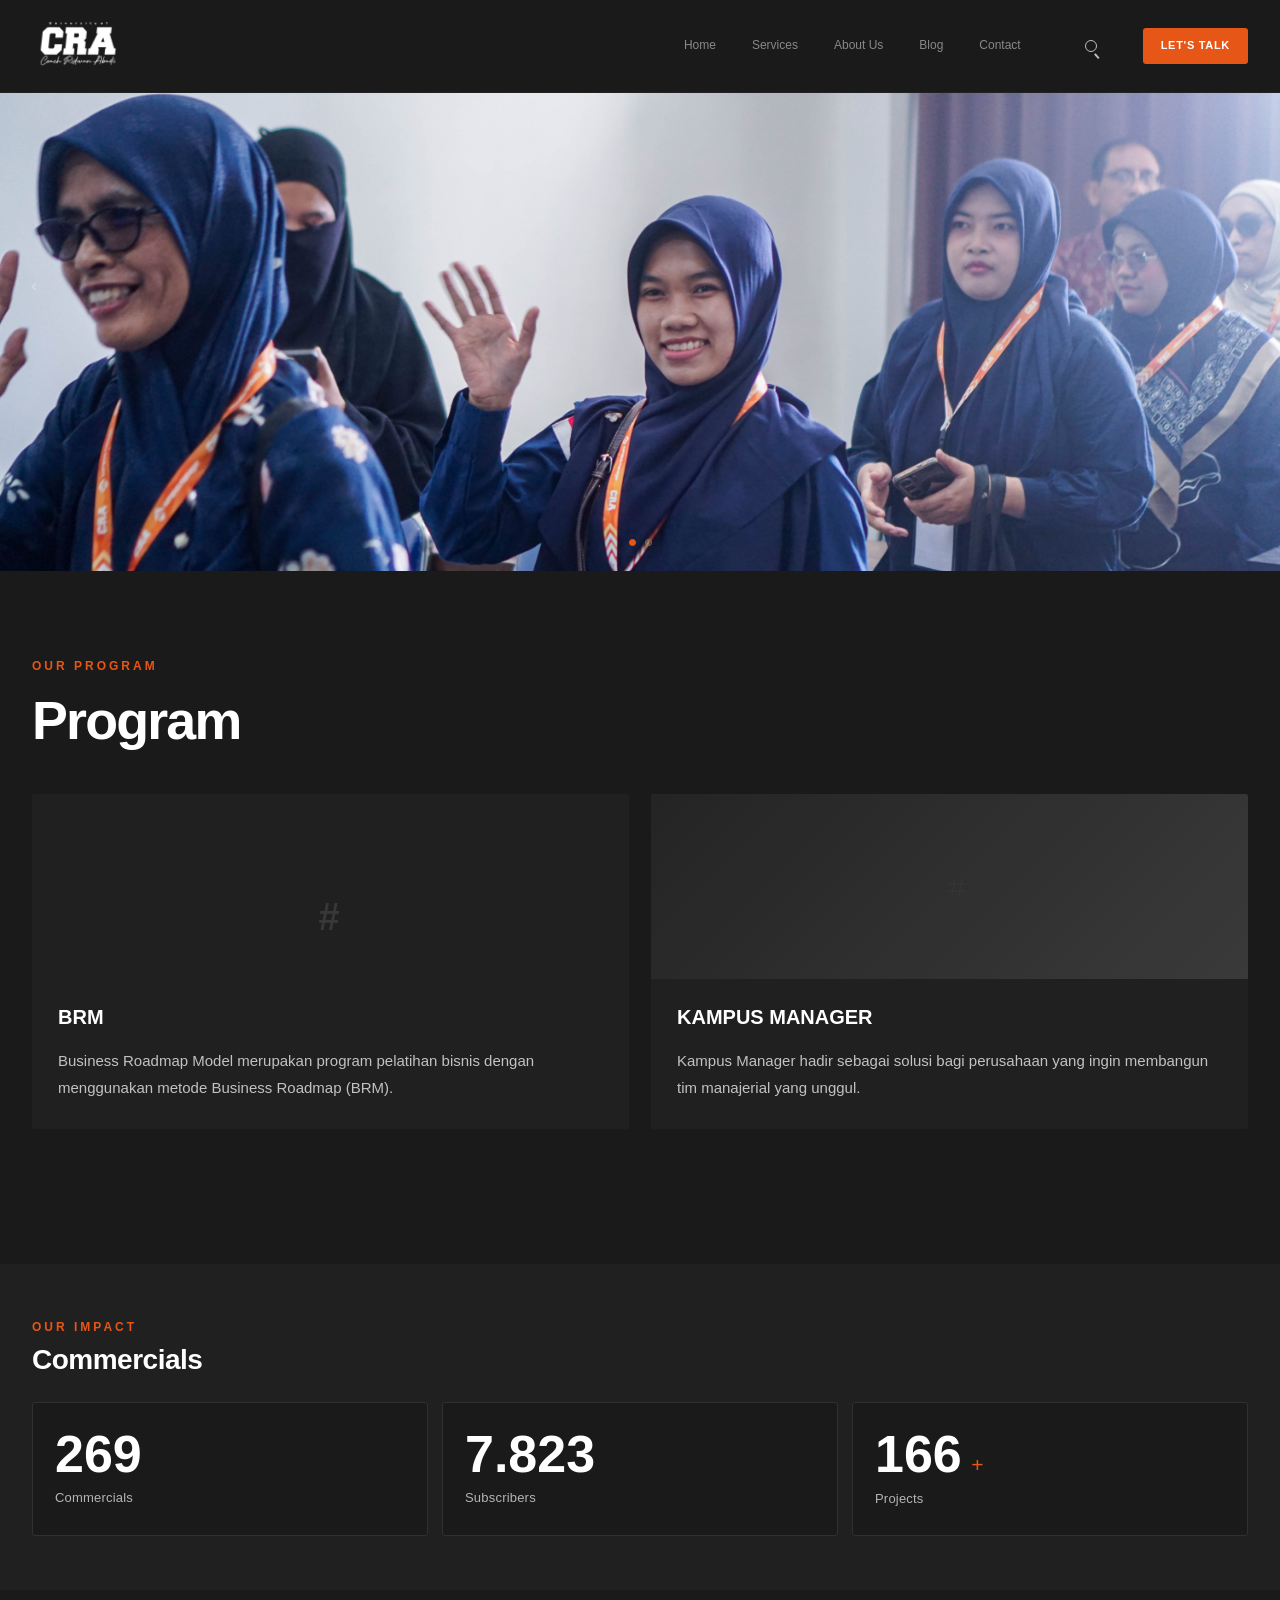
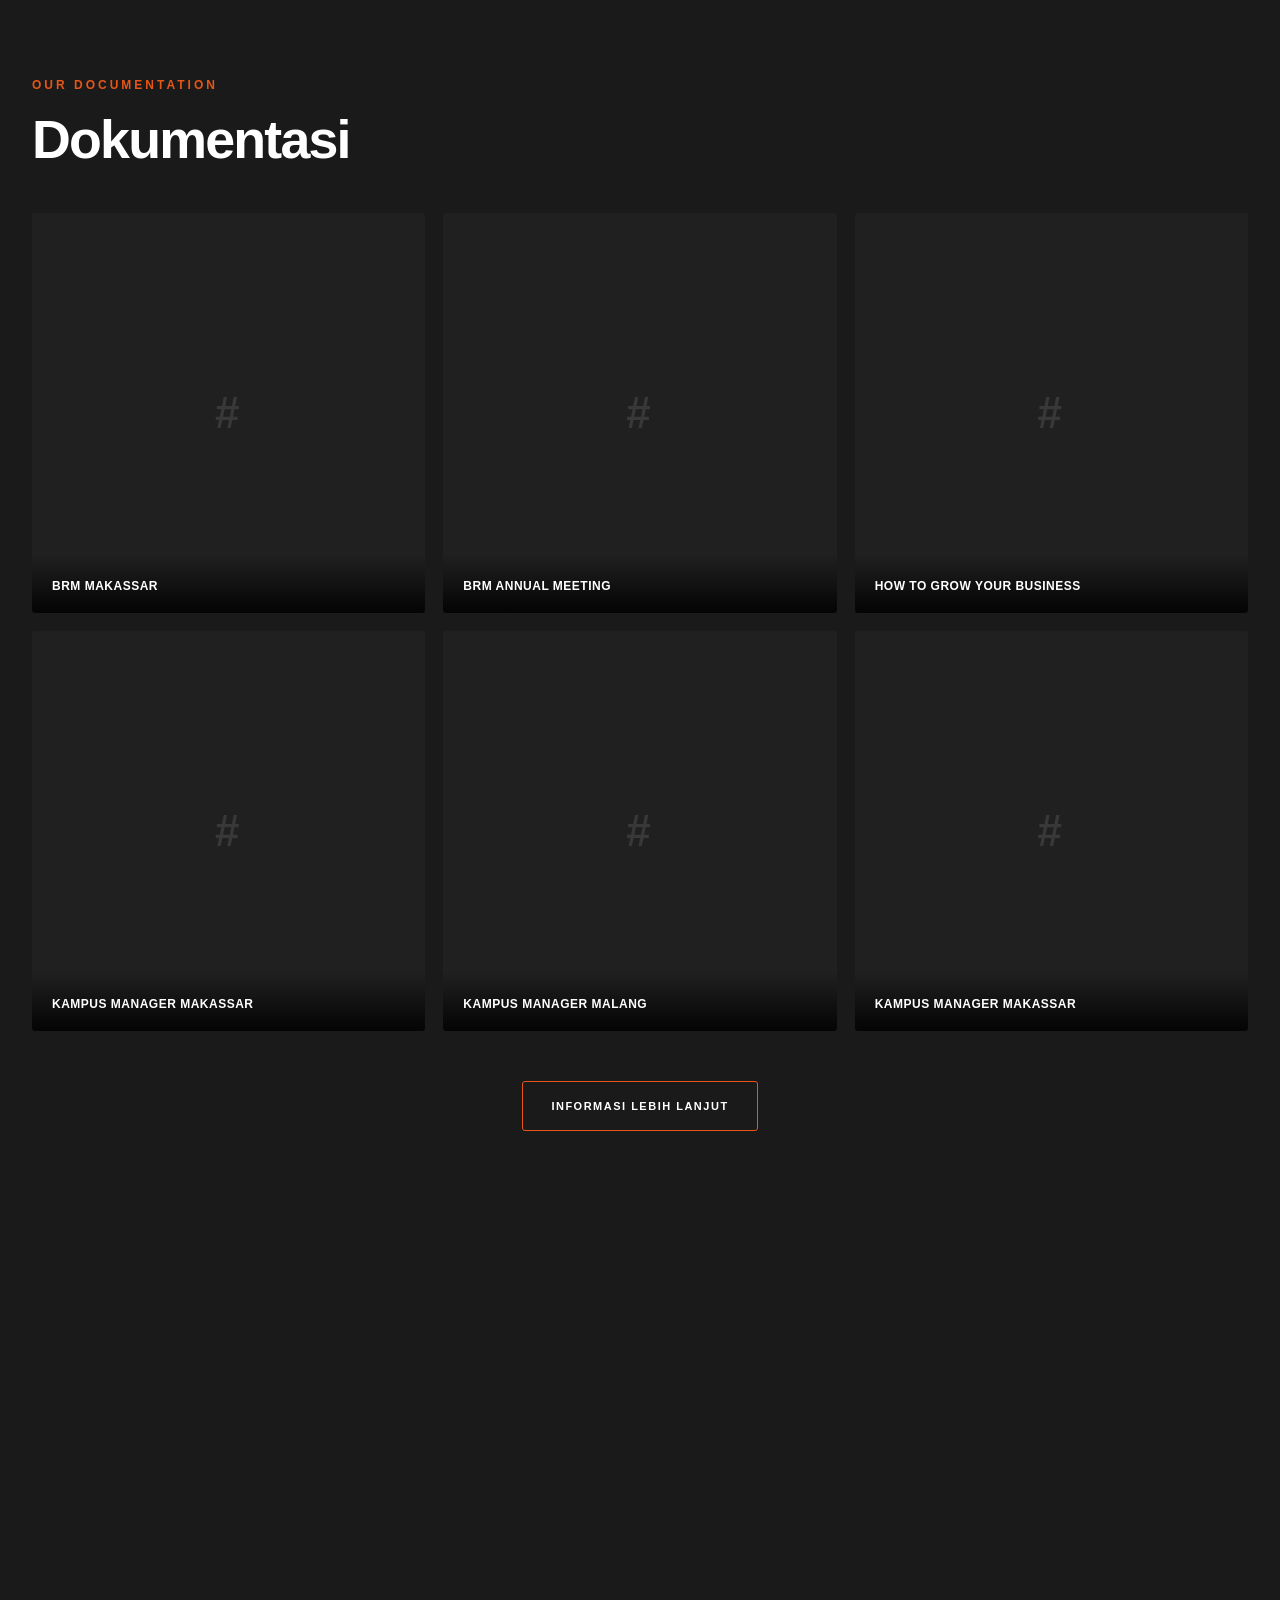
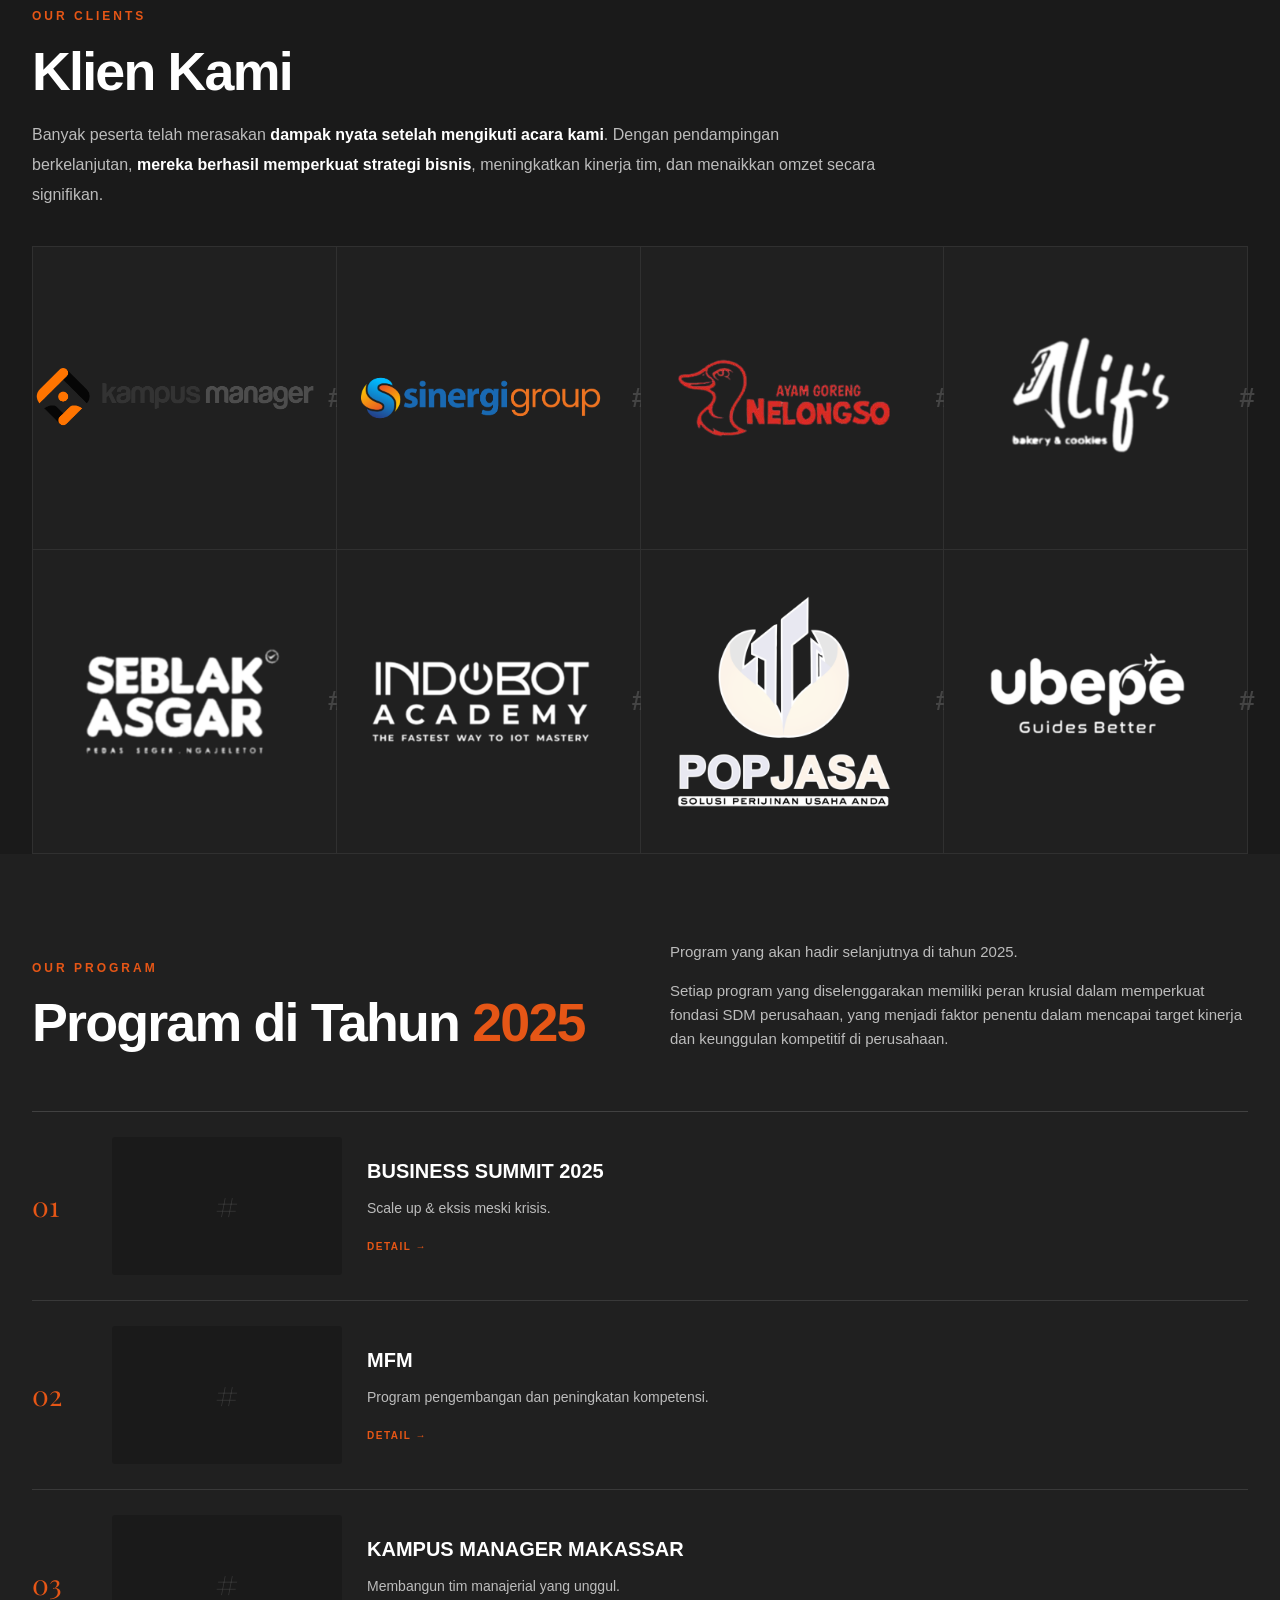
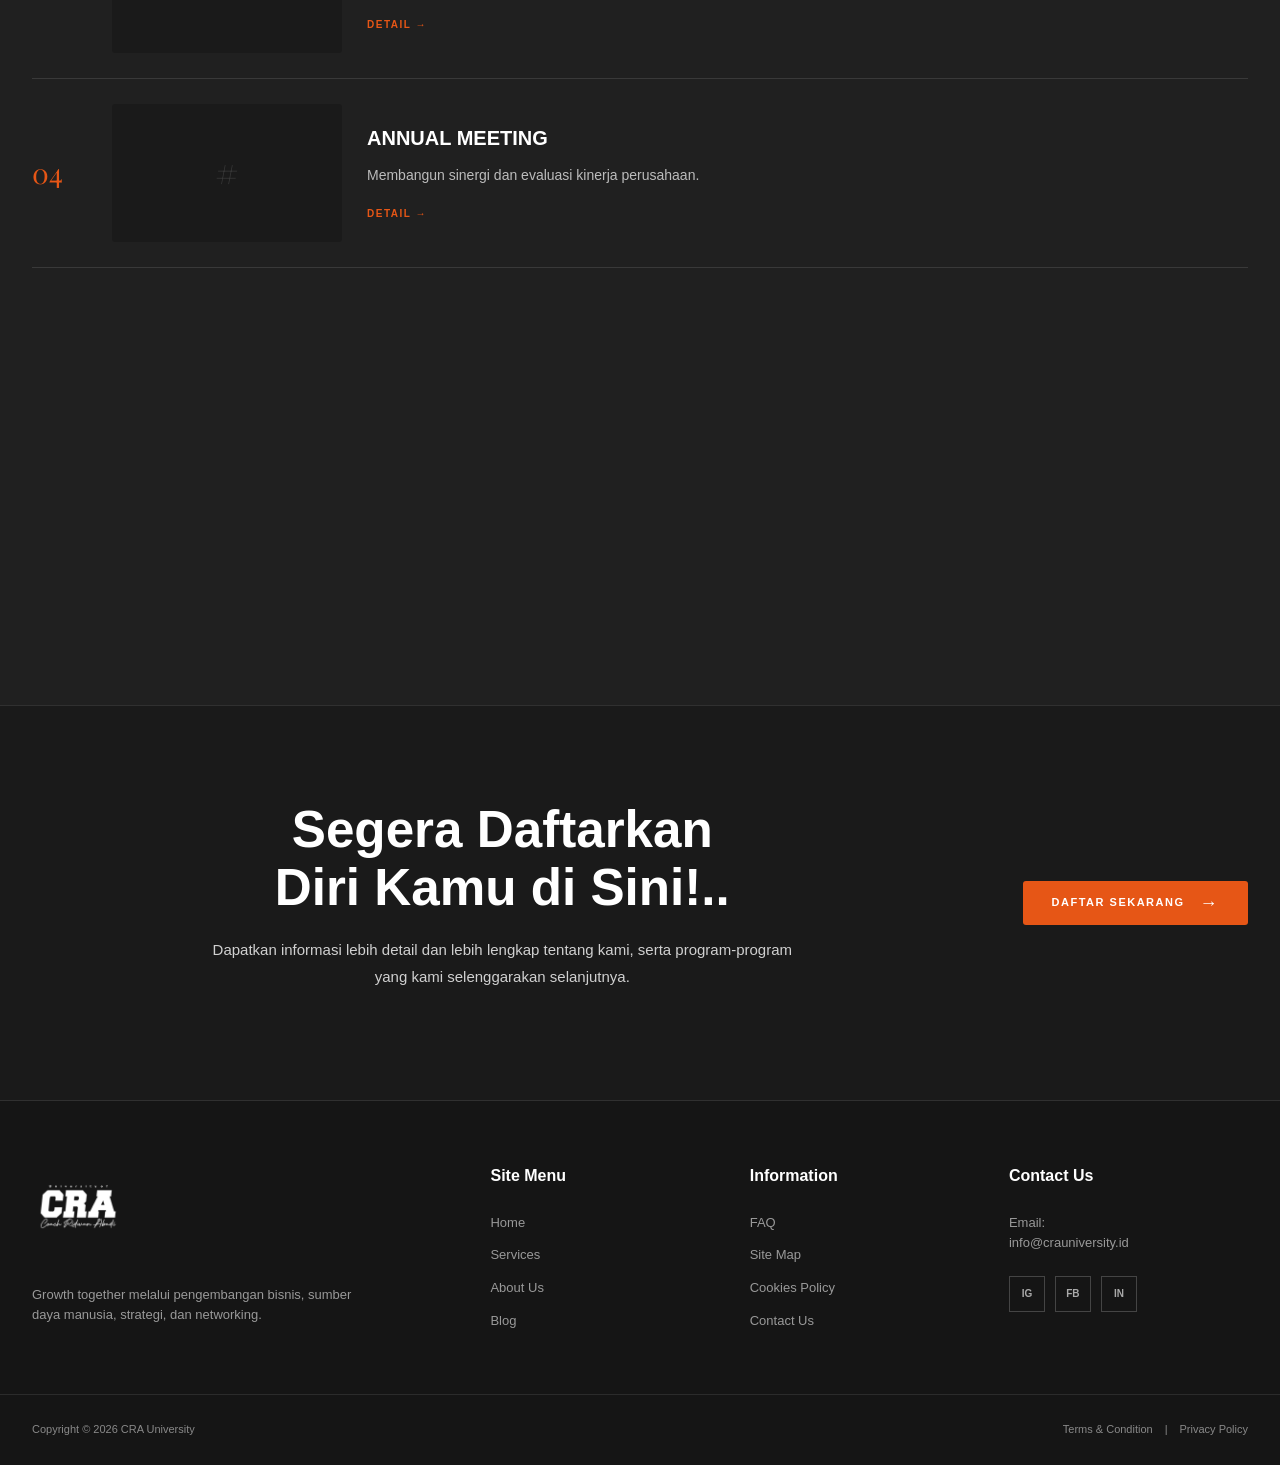
==== commit 2fefee6b: "Update" ====
--- a/index.html
+++ b/index.html
@@ -66,7 +66,7 @@
                     </li>
 
                     <li>
-                        <a href="pages/services.html" class="nav-link">
+                        <a href="pages/service.html" class="nav-link">
                             Services
                         </a>
                     </li>
@@ -579,39 +579,57 @@
                     <div class="client-logo">
                         <img
                             src="assets/images/Logo Kampus Manager.png"
-                            alt="Logo CRA University"
+                            alt="Logo Kampus Manager"
                             loading="lazy">
                     </div>
 
                     <div class="client-logo">
                         <img
                             src="assets/images/S-GROUP.png"
-                            alt="Logo CRA University"
+                            alt="Logo S-GROUP"
                             loading="lazy">
                     </div>
 
                     <div class="client-logo">
-                        CLIENT 03
+                        <img
+                            src="assets/images/ayam-nelongso.png"
+                            alt="Logo Ayam Nelongso"
+                            loading="lazy">
                     </div>
 
                     <div class="client-logo">
-                        CLIENT 04
+                        <img
+                            src="assets/images/ALIF-1536x1536.png"
+                            alt="Logo ALIF"
+                            loading="lazy">
                     </div>
 
                     <div class="client-logo">
-                        CLIENT 05
+                        <img
+                            src="assets/images/SEBLAK.png"
+                            alt="Seblak"
+                            loading="lazy">
                     </div>
 
                     <div class="client-logo">
-                        CLIENT 06
+                        <img
+                            src="assets/images/INDOBOT.png"
+                            alt="Logo Indobot"
+                            loading="lazy">
                     </div>
 
                     <div class="client-logo">
-                        CLIENT 07
+                        <img
+                            src="assets/images/POP-JASA.png"
+                            alt="Logo POP JASA"
+                            loading="lazy">
                     </div>
 
                     <div class="client-logo">
-                        CLIENT 08
+                        <img
+                            src="assets/images/UPER.png"
+                            alt="Logo UPER"
+                            loading="lazy">
                     </div>
 
                 </div>
--- a/css/style.css
+++ b/css/style.css
@@ -3055,6 +3055,356 @@
    HOMEPAGE — CRA UNIVERSITY REFERENCE THEME
 ========================================================= */
 
+/* SERVICES AND CONTACT REFERENCE PAGES */
+.reference-page-hero {
+    min-height: 356px;
+    padding: 150px 0 70px;
+}
+
+.reference-page-hero h1 {
+    font-size: clamp(48px, 6vw, 64px);
+    letter-spacing: -1px;
+}
+
+.services-page .service-benefits {
+    padding: 0 0 76px;
+    background: #1a1a1a;
+}
+
+.service-benefit-grid {
+    display: grid;
+    grid-template-columns: repeat(3, minmax(0, 1fr));
+    gap: 24px;
+}
+
+.service-benefit-card {
+    min-height: 230px;
+    padding: 35px 30px;
+    border-radius: 4px;
+    background: #202020;
+    text-align: center;
+}
+
+.service-benefit-icon {
+    display: grid;
+    width: 36px;
+    height: 36px;
+    margin: 0 auto 25px;
+    place-items: center;
+    color: #ffffff;
+    font-size: 24px;
+}
+
+.service-benefit-card h2 {
+    margin: 0 0 12px;
+    color: #ffffff;
+    font-size: 20px;
+    font-weight: 800;
+    line-height: 1.35;
+}
+
+.service-benefit-card p {
+    margin: 0;
+    color: #c2c2c2;
+    font-size: 15px;
+    line-height: 1.8;
+}
+
+.service-pricing {
+    padding: 72px 0 88px;
+    background: #202020;
+}
+
+.service-section-title {
+    margin: 0 0 38px;
+    color: #ffffff;
+    font-size: clamp(42px, 5vw, 60px);
+    font-weight: 800;
+    letter-spacing: -1.5px;
+    text-align: center;
+}
+
+.service-pricing-grid {
+    display: grid;
+    grid-template-columns: repeat(3, minmax(0, 1fr));
+    align-items: stretch;
+    gap: 24px;
+}
+
+.pricing-card {
+    display: flex;
+    flex-direction: column;
+    padding: 34px 30px;
+    border: 1px solid #363636;
+    border-radius: 4px;
+    background: #1a1a1a;
+}
+
+.pricing-card-featured {
+    border-color: #e65616;
+}
+
+.pricing-name {
+    margin: 0 0 10px;
+    color: #ffffff;
+    font-size: 17px;
+    font-weight: 800;
+    letter-spacing: 1px;
+}
+
+.pricing-price {
+    margin: 0 0 25px;
+    color: #e65616;
+    font-size: 38px;
+    font-weight: 800;
+    line-height: 1.1;
+}
+
+.pricing-feature-list {
+    display: grid;
+    gap: 12px;
+    margin: 0 0 20px;
+    padding: 0;
+    color: #dedede;
+    font-size: 14px;
+    line-height: 1.55;
+    list-style: none;
+}
+
+.pricing-feature-list li::before {
+    margin-right: 10px;
+    color: #e65616;
+    content: "✓";
+    font-weight: 700;
+}
+
+.pricing-feature-list li span {
+    display: block;
+    margin: 4px 0 0 22px;
+    color: #9d9d9d;
+    font-size: 12px;
+}
+
+.pricing-feature-muted {
+    color: #777777;
+}
+
+.pricing-feature-muted li::before {
+    color: #777777;
+}
+
+.pricing-note {
+    margin: 0 0 20px;
+    color: #a7a7a7;
+    font-size: 12px;
+    line-height: 1.7;
+}
+
+.pricing-button {
+    display: grid;
+    min-height: 44px;
+    margin-top: auto;
+    place-items: center;
+    border-radius: 3px;
+    background: #e65616;
+    color: #ffffff;
+    font-size: 12px;
+    font-weight: 700;
+    text-transform: uppercase;
+    transition: background 0.25s ease;
+}
+
+.pricing-button:hover {
+    background: #c74611;
+}
+
+.service-callout {
+    padding: 80px 0;
+    background: #1a1a1a;
+    text-align: center;
+}
+
+.service-callout-content {
+    max-width: 780px;
+}
+
+.service-callout h2 {
+    margin: 0 0 18px;
+    color: #ffffff;
+    font-size: clamp(36px, 5vw, 52px);
+    font-weight: 800;
+    letter-spacing: -1.5px;
+}
+
+.service-callout p {
+    margin: 0 auto;
+    color: #bcbcbc;
+    font-size: 16px;
+    line-height: 1.8;
+}
+
+.service-callout .reference-button {
+    margin-top: 24px;
+}
+
+.contact-page .contact-reference {
+    padding: 0 0 34px;
+    background: #1a1a1a;
+}
+
+.contact-reference-grid {
+    display: grid;
+    grid-template-columns: repeat(3, minmax(0, 1fr));
+    gap: 28px;
+}
+
+.contact-reference-card {
+    display: flex;
+    min-height: 240px;
+    flex-direction: column;
+    align-items: center;
+    padding: 32px 26px 28px;
+    border-radius: 4px;
+    background: #202020;
+    text-align: center;
+}
+
+.contact-reference-icon {
+    display: grid;
+    width: 42px;
+    height: 42px;
+    margin-bottom: 18px;
+    place-items: center;
+    color: #ffffff;
+}
+
+.contact-reference-icon svg {
+    width: 26px;
+    height: 26px;
+    fill: none;
+    stroke: currentColor;
+    stroke-linecap: round;
+    stroke-linejoin: round;
+    stroke-width: 1.8;
+}
+
+.contact-reference-card h2 {
+    margin: 0 0 16px;
+    color: #ffffff;
+    font-size: 20px;
+    font-weight: 800;
+}
+
+.contact-reference-card p {
+    margin: 0 0 16px;
+    color: #d0d0d0;
+    font-size: 15px;
+    line-height: 1.7;
+}
+
+.contact-reference-card a {
+    display: grid;
+    min-width: 112px;
+    min-height: 40px;
+    margin-top: auto;
+    padding: 0 18px;
+    place-items: center;
+    border-radius: 3px;
+    background: #626e7d;
+    color: #ffffff;
+    font-size: 14px;
+    transition: background 0.2s ease;
+}
+
+.contact-reference-card a:hover {
+    background: #e65616;
+}
+
+.contact-event {
+    padding: 54px 0 76px;
+    background: #1a1a1a;
+}
+
+.contact-event-content {
+    max-width: 920px;
+    text-align: center;
+}
+
+.contact-event-label {
+    display: inline-block;
+    margin: 0 0 16px;
+    color: #e65616;
+    font-size: 13px;
+    font-weight: 800;
+    letter-spacing: 1.5px;
+    text-transform: uppercase;
+}
+
+.contact-event h2 {
+    margin: 0 0 20px;
+    color: #ffffff;
+    font-size: clamp(34px, 5vw, 52px);
+    font-weight: 800;
+    letter-spacing: -1.4px;
+    line-height: 1.15;
+}
+
+.contact-event-content > p:last-child {
+    margin: 0 auto;
+    color: #bcbcbc;
+    font-size: 16px;
+    line-height: 1.9;
+}
+
+.contact-event strong {
+    color: #ffffff;
+}
+
+@media (max-width: 850px) {
+    .reference-page-hero {
+        min-height: 356px;
+        padding: 150px 0 70px;
+    }
+
+    .service-benefit-grid,
+    .service-pricing-grid,
+    .contact-reference-grid {
+        grid-template-columns: 1fr;
+    }
+
+    .service-benefit-card {
+        min-height: 230px;
+    }
+
+    .contact-reference-grid {
+        gap: 34px;
+    }
+}
+
+@media (max-width: 600px) {
+    .reference-page-hero {
+        min-height: 356px;
+        padding: 150px 0 70px;
+    }
+
+    .services-page .service-benefits {
+        padding-bottom: 55px;
+    }
+
+    .service-pricing {
+        padding: 60px 0;
+    }
+
+    .pricing-card {
+        padding: 30px 24px;
+    }
+
+    .service-callout,
+    .contact-event {
+        padding: 62px 0;
+    }
+}
+
 body.home {
     --primary: #e65616;
     --primary-dark: #c74611;
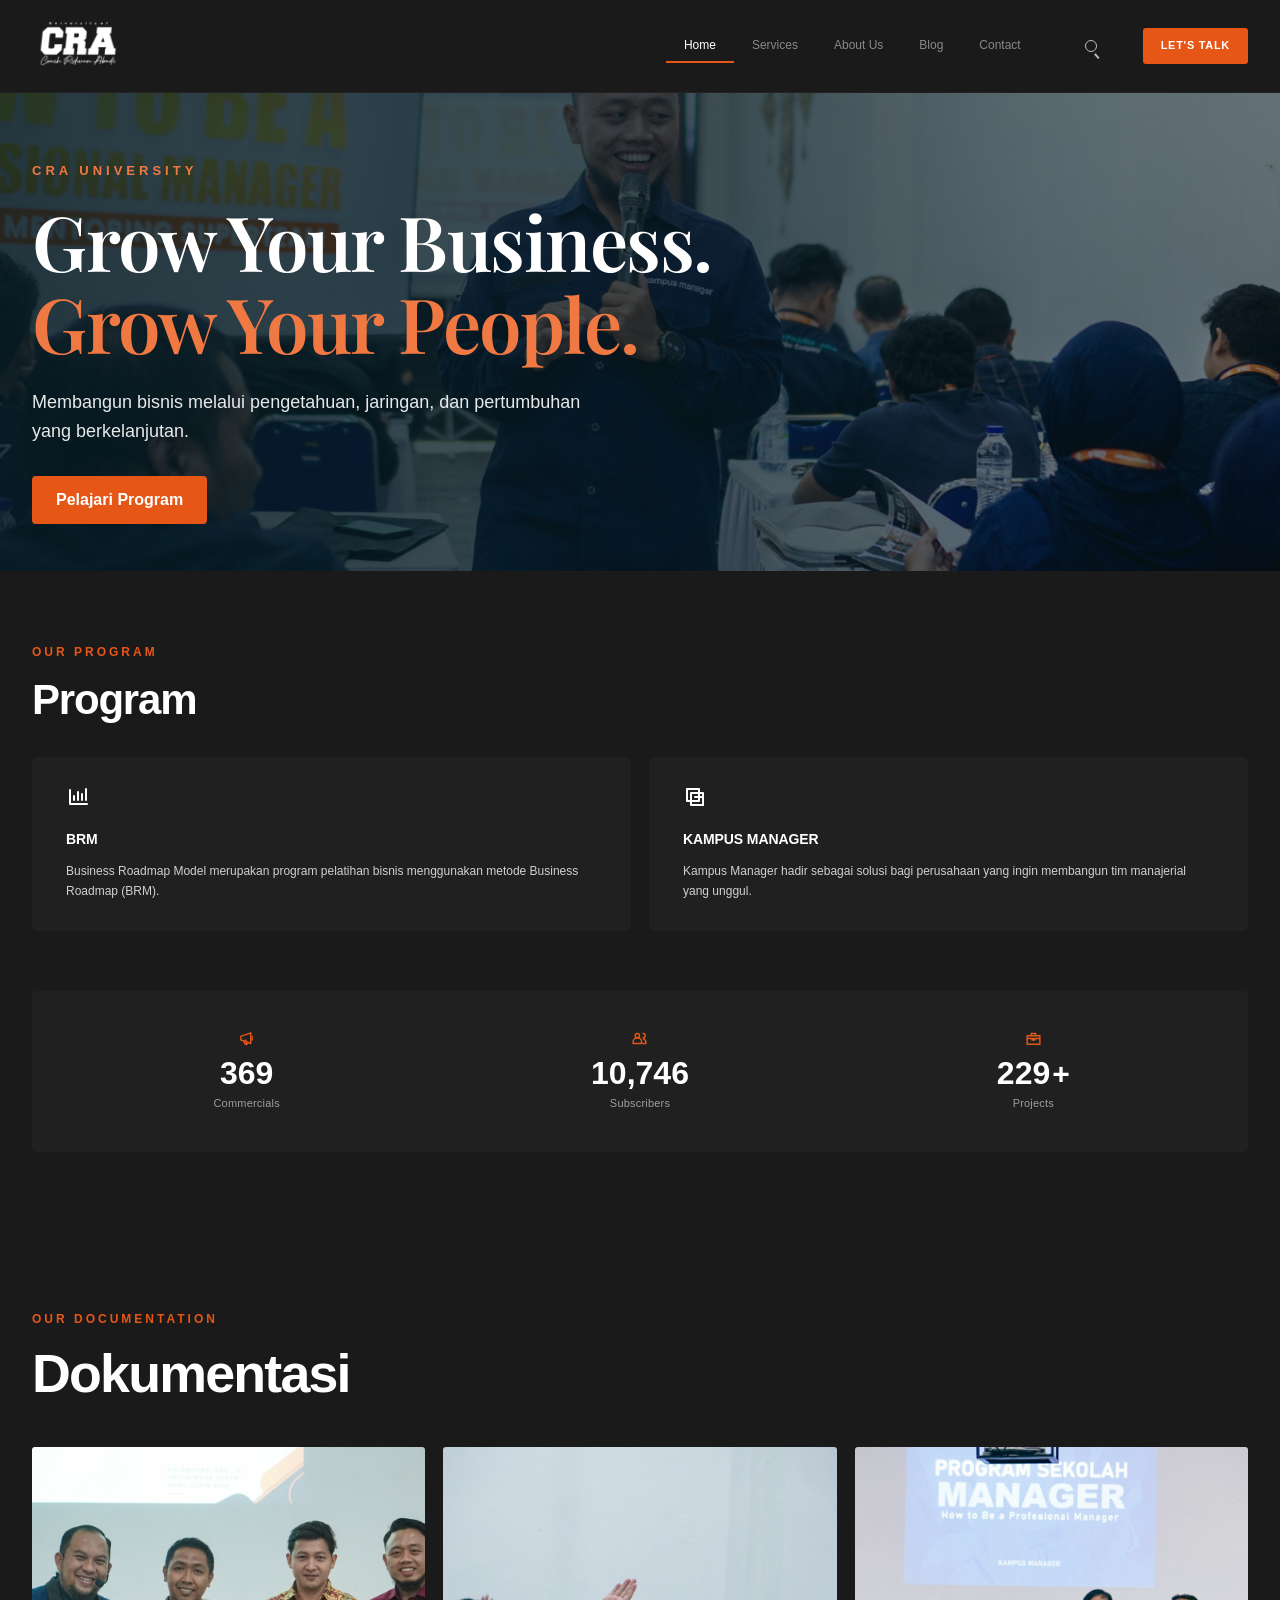
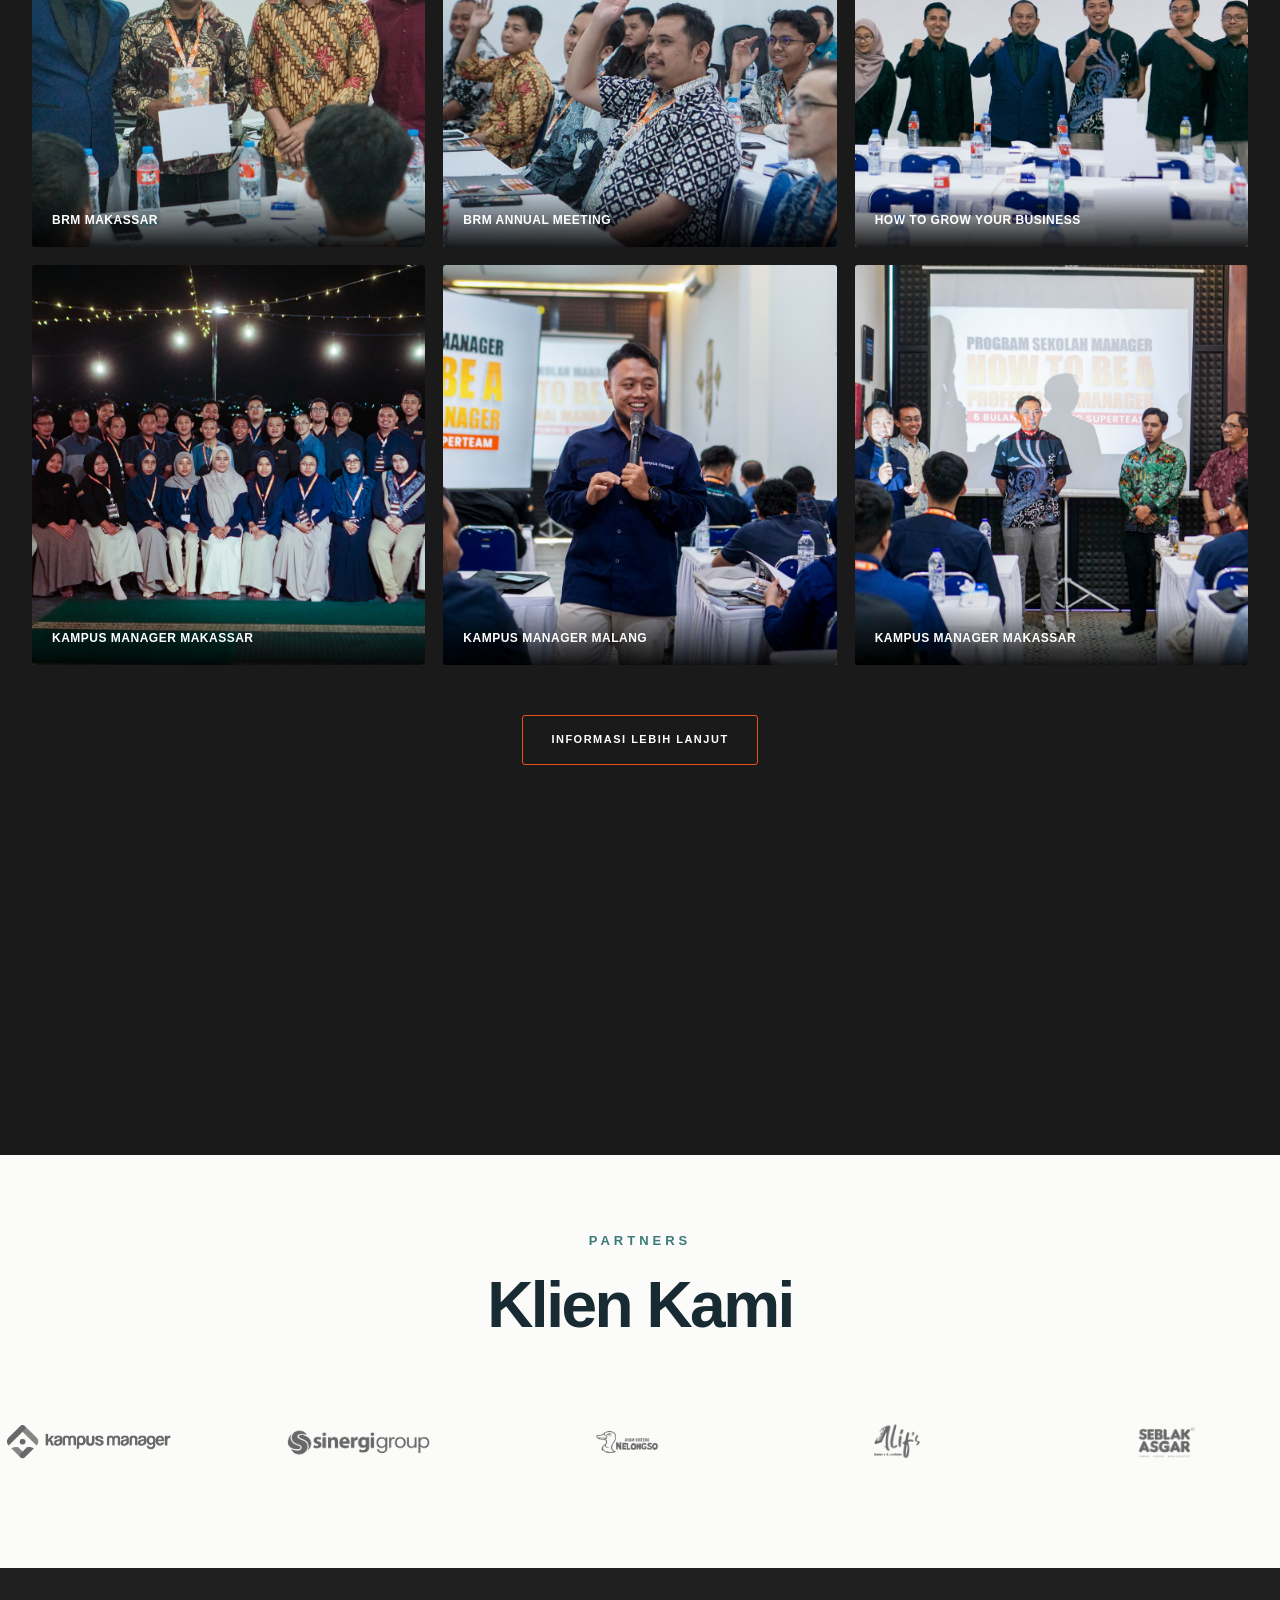
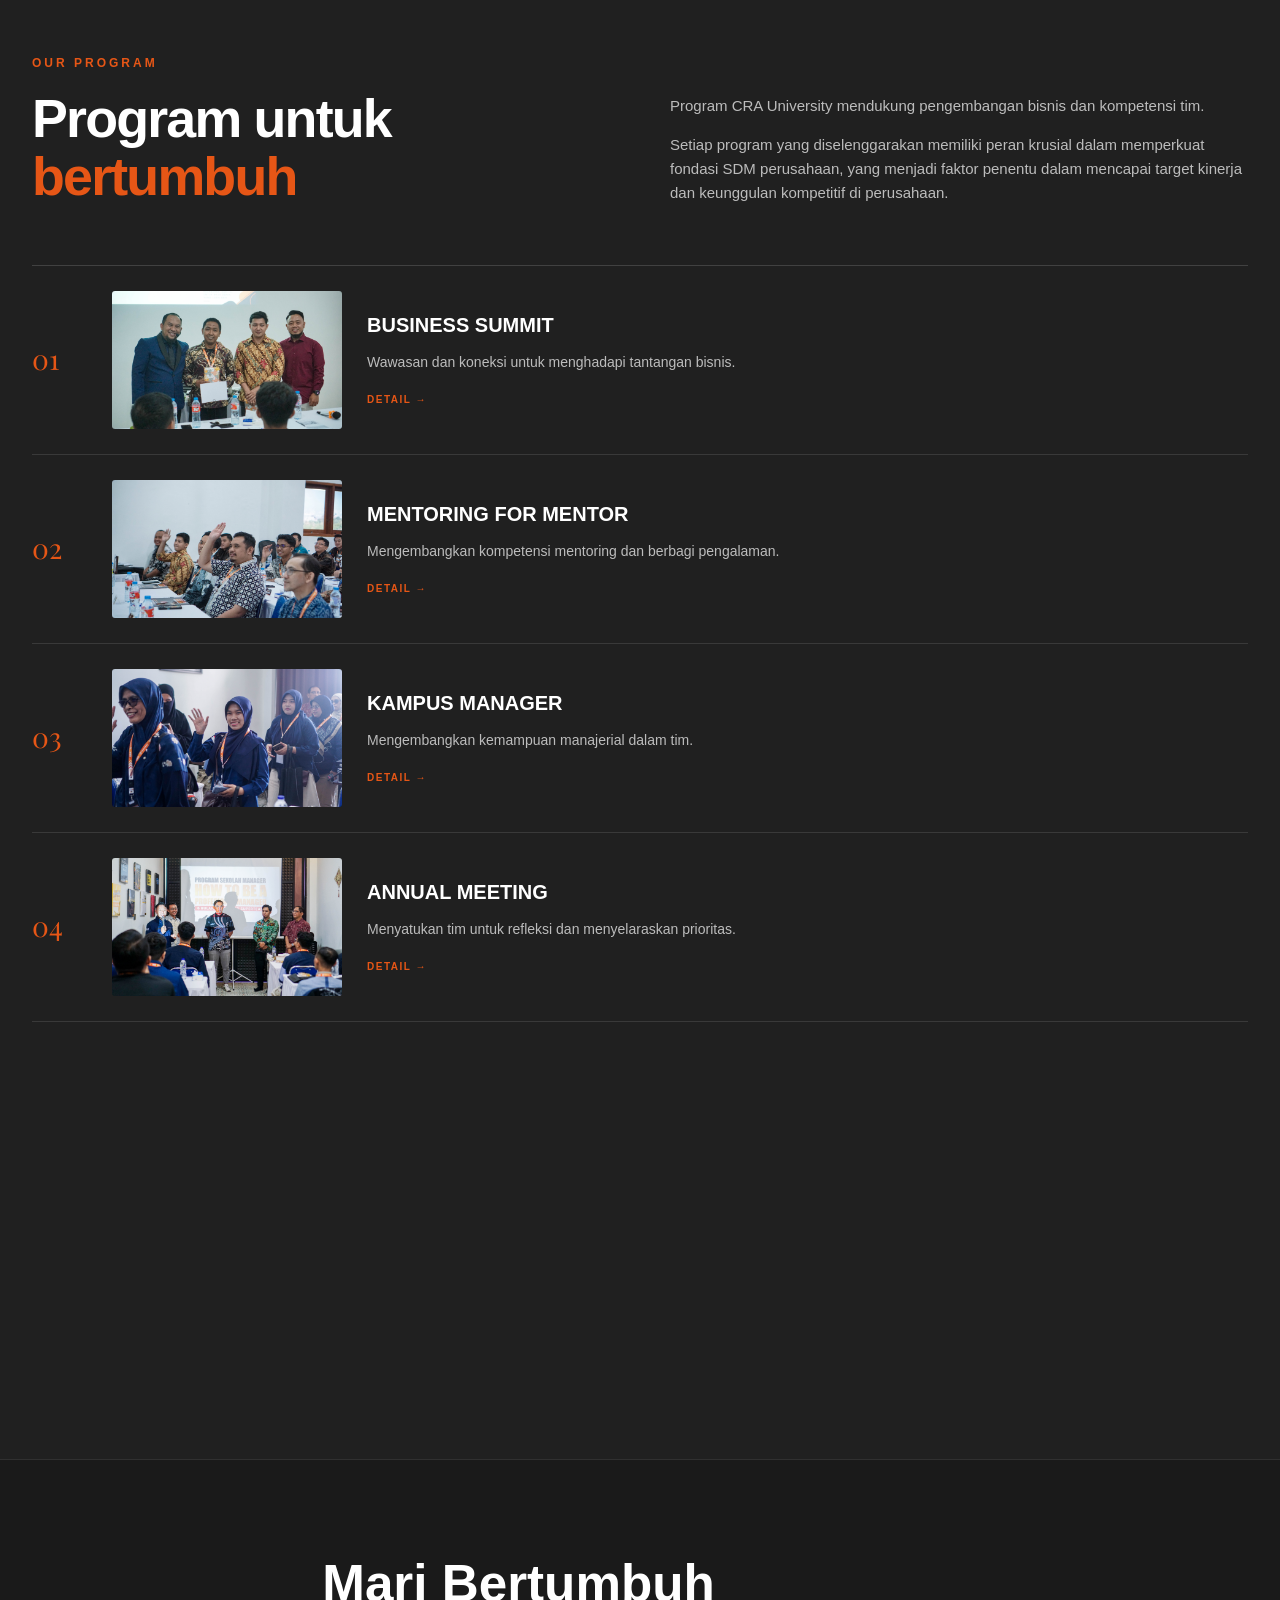
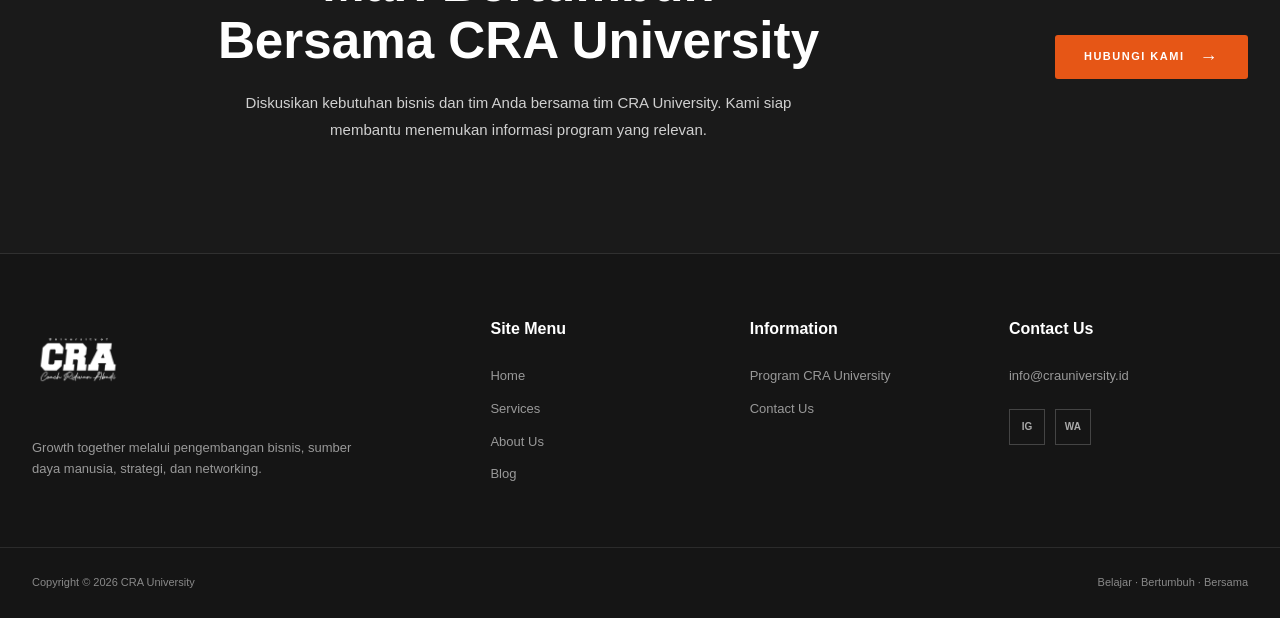
==== commit 1b1d98b6: "Update" ====
--- a/index.html
+++ b/index.html
@@ -30,6 +30,7 @@
 </head>
 
 <body class="home">
+    <a class="skip-link" href="#home">Lewati ke konten</a>
 
 
     <!-- =====================================================
@@ -60,7 +61,7 @@
                 <ul class="nav-list">
 
                     <li>
-                        <a href="index.html" class="nav-link active">
+                        <a href="index.html" class="nav-link active" aria-current="page">
                             Home
                         </a>
                     </li>
@@ -111,6 +112,7 @@
                 id="menuButton"
                 aria-label="Open menu"
                 aria-expanded="false"
+                aria-controls="nav"
             >
                 <span></span>
                 <span></span>
@@ -133,31 +135,26 @@
              HERO
         ================================================== -->
 
-        <section class="hero" aria-label="Featured programs">
-            <div class="hero-slides" id="heroSlides">
-                <div class="hero-slide active" aria-label="Slide 1">
-                    <div class="hero-media-placeholder" aria-label="Placeholder gambar banner" >
-                        <img src="assets/images/DSC02419.jpg" alt="Banner CRA University" loading="lazy">
-                    </div>
-                </div>
-                <div class="hero-slide" aria-label="Slide 2" aria-hidden="true">
-                    <div class="hero-media-placeholder" aria-label="Placeholder gambar banner">
-                        <img src="assets/images/DSC02432.jpg" alt="Banner CRA University" loading="lazy">
-                    </div>
-                </div>
-            </div>
-
-            <button class="hero-arrow hero-previous" type="button" aria-label="Previous slide">‹</button>
-            <button class="hero-arrow hero-next" type="button" aria-label="Next slide">›</button>
-
-            <div class="hero-dots" aria-label="Choose a slide">
-                <button class="hero-dot active" type="button" aria-label="Go to slide 1" aria-current="true"></button>
-                <button class="hero-dot" type="button" aria-label="Go to slide 2"></button>
+        <section class="hero">
+            <div class="hero-photo" data-hero-carousel role="region" aria-label="Galeri kegiatan CRA University">
+                <div class="hero-slides">
+                    <img class="hero-slide is-active" src="assets/images/DSC02706.jpg.jpeg" alt="Peserta program Kampus Manager CRA University" fetchpriority="high">
+                    <img class="hero-slide" src="assets/images/DSC02432.jpg" alt="Kegiatan CRA University">
+                    <img class="hero-slide" src="assets/images/DSC02927.jpg.jpeg" alt="Kegiatan CRA University">
+                    <img class="hero-slide" src="assets/images/DSC05342.jpg.jpeg" alt="Kegiatan CRA University">
+                    <img class="hero-slide" src="assets/images/DSC05442.jpg.jpeg" alt="Kegiatan CRA University">
+                </div>
+            </div>
+            <div class="hero-overlay"></div>
+            <div class="container hero-content">
+                <div class="hero-copy-block">
+                    <p class="eyebrow">CRA UNIVERSITY</p>
+                    <h1>Grow Your Business.<br><span>Grow Your People.</span></h1>
+                    <p class="hero-copy">Membangun bisnis melalui pengetahuan, jaringan, dan pertumbuhan yang berkelanjutan.</p>
+                    <a class="primary-btn" href="#program">Pelajari Program</a>
+                </div>
             </div>
         </section>
-
-
-
         <!-- =================================================
              PROGRAM
         ================================================== -->
@@ -186,91 +183,24 @@
 
                 <!-- Program Grid -->
                 <div class="program-grid">
-
-
-                    <!-- BRM -->
                     <article class="program-card">
-
-                        <div class="program-card-image">
-
-                            <div class="image-placeholder media-placeholder" aria-label="Placeholder gambar BRM Makassar">
-                                #
-                            </div>
-
-                            <span class="program-number">
-                                01
+                        <div class="program-card-content">
+                            <span class="program-icon" aria-hidden="true">
+                                <svg viewBox="0 0 24 24"><path d="M4 19V5m0 14h17M8 15v-4m4 4V7m4 8v-6m4 6V4"></path></svg>
                             </span>
-
-                        </div>
-
-
+                            <h3>BRM</h3>
+                            <p>Business Roadmap Model merupakan program pelatihan bisnis menggunakan metode Business Roadmap (BRM).</p>
+                        </div>
+                    </article>
+                    <article class="program-card">
                         <div class="program-card-content">
-
-                            <h3>
-                                BRM
-                            </h3>
-
-                            <p>
-                                Business Roadmap Model merupakan
-                                program pelatihan bisnis dengan
-                                menggunakan metode Business Roadmap
-                                (BRM).
-                            </p>
-
-                            <a
-                                href="#contact"
-                                class="read-more"
-                            >
-                                SELENGKAPNYA
-                                <span>→</span>
-                            </a>
-
-                        </div>
-
-                    </article>
-
-
-
-                    <!-- KAMPUS MANAGER -->
-                    <article class="program-card">
-
-                        <div class="program-card-image">
-
-                            <div class="image-placeholder">
-                                KAMPUS
-                            </div>
-
-                            <span class="program-number">
-                                02
+                            <span class="program-icon" aria-hidden="true">
+                                <svg viewBox="0 0 24 24"><path d="M4 4h12v12H4zM8 8h12v12H8z"></path><path d="M12 12h8v8"></path></svg>
                             </span>
-
-                        </div>
-
-
-                        <div class="program-card-content">
-
-                            <h3>
-                                KAMPUS MANAGER
-                            </h3>
-
-                            <p>
-                                Kampus Manager hadir sebagai solusi
-                                bagi perusahaan yang ingin membangun
-                                tim manajerial yang unggul.
-                            </p>
-
-                            <a
-                                href="#contact"
-                                class="read-more"
-                            >
-                                SELENGKAPNYA
-                                <span>→</span>
-                            </a>
-
-                        </div>
-
-                    </article>
-
+                            <h3>KAMPUS MANAGER</h3>
+                            <p>Kampus Manager hadir sebagai solusi bagi perusahaan yang ingin membangun tim manajerial yang unggul.</p>
+                        </div>
+                    </article>
                 </div>
 
             </div>
@@ -283,37 +213,21 @@
              COMMERCIALS / STATISTICS
         ================================================== -->
 
-        <section class="commercials">
+        <section class="commercials" aria-label="Dampak CRA University">
 
             <div class="container">
 
-                <div class="commercials-header">
-
-                    <p class="section-label">
-                        OUR IMPACT
-                    </p>
-
-                    <h2>
-                        Commercials
-                    </h2>
-
-                </div>
-
-
                 <div class="commercials-grid">
 
 
                     <div class="commercial-item">
 
-                        <span
-                            class="commercial-number"
-                            data-target="285"
-                        >
-                            0
+                        <span class="commercial-icon" aria-hidden="true">
+                            <svg viewBox="0 0 24 24"><path d="M4 14V9l14-5v15L4 14Z"></path><path d="m8 15 2 5h3l-2-6M20 9v5"></path></svg>
                         </span>
 
-                        <span class="commercial-plus">
-                            +
+                        <span class="commercial-value">
+                            <span class="commercial-number" data-target="370">370</span>
                         </span>
 
                         <p>
@@ -325,15 +239,12 @@
 
                     <div class="commercial-item">
 
-                        <span
-                            class="commercial-number"
-                            data-target="8280"
-                        >
-                            0
+                        <span class="commercial-icon" aria-hidden="true">
+                            <svg viewBox="0 0 24 24"><circle cx="9" cy="8" r="3"></circle><path d="M3 19v-2a6 6 0 0 1 12 0v2H3ZM17 5a3 3 0 0 1 0 6m1 2a5 5 0 0 1 3 5v1h-4"></path></svg>
                         </span>
 
-                        <span class="commercial-plus">
-                            +
+                        <span class="commercial-value">
+                            <span class="commercial-number" data-target="10765">10,765</span>
                         </span>
 
                         <p>
@@ -345,15 +256,13 @@
 
                     <div class="commercial-item">
 
-                        <span
-                            class="commercial-number"
-                            data-target="176"
-                        >
-                            0
+                        <span class="commercial-icon" aria-hidden="true">
+                            <svg viewBox="0 0 24 24"><path d="M3 8h18v12H3zM9 8V5h6v3M3 12h18M10 12v2h4v-2"></path></svg>
                         </span>
 
-                        <span class="commercial-plus">
-                            +
+                        <span class="commercial-value">
+                            <span class="commercial-number" data-target="230">230</span>
+                            <span class="commercial-plus">+</span>
                         </span>
 
                         <p>
@@ -403,8 +312,8 @@
 
                         <div class="documentation-image">
 
-                            <div class="image-placeholder media-placeholder" aria-label="Placeholder gambar BRM Makassar">
-                                #
+                            <div class="image-placeholder media-placeholder">
+                                <img src="assets/images/DSC05877.jpg.jpeg" alt="Peserta dalam kegiatan CRA University" loading="lazy">
                             </div>
 
                             <div class="documentation-overlay">
@@ -424,8 +333,8 @@
 
                         <div class="documentation-image">
 
-                            <div class="image-placeholder media-placeholder" aria-label="Placeholder gambar BRM Annual Meeting">
-                                #
+                            <div class="image-placeholder media-placeholder">
+                                <img src="assets/images/DSC05442.jpg.jpeg" alt="Sesi diskusi bersama peserta" loading="lazy">
                             </div>
 
                             <div class="documentation-overlay">
@@ -445,8 +354,8 @@
 
                         <div class="documentation-image">
 
-                            <div class="image-placeholder media-placeholder" aria-label="Placeholder gambar program bisnis">
-                                #
+                            <div class="image-placeholder media-placeholder">
+                                <img src="assets/images/DSC05342.jpg.jpeg" alt="Kegiatan pembelajaran bisnis" loading="lazy">
                             </div>
 
                             <div class="documentation-overlay">
@@ -466,8 +375,8 @@
 
                         <div class="documentation-image">
 
-                            <div class="image-placeholder media-placeholder" aria-label="Placeholder gambar Kampus Manager Makassar">
-                                #
+                            <div class="image-placeholder media-placeholder">
+                                <img src="assets/images/DSC02927.jpg.jpeg" alt="Peserta mengikuti program pengembangan manajer" loading="lazy">
                             </div>
 
                             <div class="documentation-overlay">
@@ -487,8 +396,8 @@
 
                         <div class="documentation-image">
 
-                            <div class="image-placeholder media-placeholder" aria-label="Placeholder gambar Kampus Manager Malang">
-                                #
+                            <div class="image-placeholder media-placeholder">
+                                <img src="assets/images/DSC02706.jpg.jpeg" alt="Peserta bertukar pengalaman dalam kelompok" loading="lazy">
                             </div>
 
                             <div class="documentation-overlay">
@@ -507,8 +416,8 @@
 
                         <div class="documentation-image">
 
-                            <div class="image-placeholder media-placeholder" aria-label="Placeholder gambar Kampus Manager Makassar">
-                                #
+                            <div class="image-placeholder media-placeholder">
+                                <img src="assets/images/DSC02432.jpg" alt="Kegiatan CRA University bersama peserta" loading="lazy">
                             </div>
 
                             <div class="documentation-overlay">
@@ -526,7 +435,7 @@
                 <div class="center-button">
 
                     <a
-                        href="#blog"
+                        href="pages/about.html"
                         class="button button-outline"
                     >
                         INFORMASI LEBIH LANJUT
@@ -544,104 +453,43 @@
              CLIENTS
         ================================================== -->
 
-        <section
-            class="clients section"
-            id="clients"
-        >
-
+        <section class="section clients">
             <div class="container">
-
-
-                <div class="clients-header">
-
-                    <p class="section-label">
-                        OUR CLIENTS
-                    </p>
-
-                    <h2 class="section-title">
-                        Klien Kami
-                    </h2>
-
-                    <p class="section-description">
-                        Banyak peserta telah merasakan
-                        <strong>dampak nyata setelah mengikuti acara kami</strong>.
-                        Dengan pendampingan berkelanjutan,
-                        <strong>mereka berhasil memperkuat strategi bisnis</strong>,
-                        meningkatkan kinerja tim, dan menaikkan omzet secara signifikan.
-                    </p>
-
-                </div>
-
-
-                <div class="client-logos">
-
-
-                    <div class="client-logo">
-                        <img
-                            src="assets/images/Logo Kampus Manager.png"
-                            alt="Logo Kampus Manager"
-                            loading="lazy">
+                <div class="section-heading center">
+                    <p class="eyebrow">PARTNERS</p>
+                    <h2>Klien Kami</h2>
+                </div>
+                <div class="logos" aria-label="Klien dan partner CRA University">
+                    <div class="logos-track">
+                        <div class="logos-group">
+                            <img src="assets/images/Logo Kampus Manager.png" alt="Kampus Manager" loading="lazy">
+                            <img src="assets/images/S-GROUP.png" alt="Sinergi Group" loading="lazy">
+                            <img src="assets/images/ayam-nelongso.png" alt="Ayam Goreng Nelongso" loading="lazy">
+                            <img src="assets/images/ALIF-1536x1536.png" alt="Alif's Bakery & Cookies" loading="lazy">
+                            <img src="assets/images/SEBLAK.png" alt="Seblak Asgar" loading="lazy">
+                            <img src="assets/images/INDOBOT.png" alt="Indobot" loading="lazy">
+                            <img src="assets/images/POP-JASA.png" alt="Pop Jasa" loading="lazy">
+                            <img src="assets/images/UPER.png" alt="UPER" loading="lazy">
+                        </div>
+                        <div class="logos-group" aria-hidden="true">
+                            <img src="assets/images/Logo Kampus Manager.png" alt="" loading="lazy">
+                            <img src="assets/images/S-GROUP.png" alt="" loading="lazy">
+                            <img src="assets/images/ayam-nelongso.png" alt="" loading="lazy">
+                            <img src="assets/images/ALIF-1536x1536.png" alt="" loading="lazy">
+                            <img src="assets/images/SEBLAK.png" alt="" loading="lazy">
+                            <img src="assets/images/INDOBOT.png" alt="" loading="lazy">
+                            <img src="assets/images/POP-JASA.png" alt="" loading="lazy">
+                            <img src="assets/images/UPER.png" alt="" loading="lazy">
+                        </div>
                     </div>
-
-                    <div class="client-logo">
-                        <img
-                            src="assets/images/S-GROUP.png"
-                            alt="Logo S-GROUP"
-                            loading="lazy">
-                    </div>
-
-                    <div class="client-logo">
-                        <img
-                            src="assets/images/ayam-nelongso.png"
-                            alt="Logo Ayam Nelongso"
-                            loading="lazy">
-                    </div>
-
-                    <div class="client-logo">
-                        <img
-                            src="assets/images/ALIF-1536x1536.png"
-                            alt="Logo ALIF"
-                            loading="lazy">
-                    </div>
-
-                    <div class="client-logo">
-                        <img
-                            src="assets/images/SEBLAK.png"
-                            alt="Seblak"
-                            loading="lazy">
-                    </div>
-
-                    <div class="client-logo">
-                        <img
-                            src="assets/images/INDOBOT.png"
-                            alt="Logo Indobot"
-                            loading="lazy">
-                    </div>
-
-                    <div class="client-logo">
-                        <img
-                            src="assets/images/POP-JASA.png"
-                            alt="Logo POP JASA"
-                            loading="lazy">
-                    </div>
-
-                    <div class="client-logo">
-                        <img
-                            src="assets/images/UPER.png"
-                            alt="Logo UPER"
-                            loading="lazy">
-                    </div>
-
-                </div>
-
-            </div>
-
+                </div>
+            </div>
         </section>
 
 
 
         <!-- =================================================
-             PROGRAM 2025
+             PROGRAM UNGGULAN
         ================================================== -->
 
         <section
@@ -661,8 +509,8 @@
                         </p>
 
                         <h2 class="section-title">
-                            Program di Tahun
-                            <span>2025</span>
+                            Program untuk
+                            <span>bertumbuh</span>
                         </h2>
 
                     </div>
@@ -671,8 +519,7 @@
                     <div class="year-program-description">
 
                         <p>
-                            Program yang akan hadir selanjutnya
-                            di tahun 2025.
+                            Program CRA University mendukung pengembangan bisnis dan kompetensi tim.
                         </p>
 
                         <p>
@@ -700,20 +547,21 @@
                         </span>
 
                         <div class="year-program-image">
+                            <img src="assets/images/DSC05877.jpg.jpeg" alt="" loading="lazy">
                             BUSINESS
                         </div>
 
                         <div class="year-program-content">
 
                             <h3>
-                                BUSINESS SUMMIT 2025
+                                BUSINESS SUMMIT
                             </h3>
 
                             <p>
-                                Scale up & eksis meski krisis.
+                                Wawasan dan koneksi untuk menghadapi tantangan bisnis.
                             </p>
 
-                            <a href="#contact">
+                            <a href="pages/contact.html">
                                 DETAIL →
                             </a>
 
@@ -730,21 +578,21 @@
                         </span>
 
                         <div class="year-program-image">
+                            <img src="assets/images/DSC05442.jpg.jpeg" alt="" loading="lazy">
                             MFM
                         </div>
 
                         <div class="year-program-content">
 
                             <h3>
-                                MFM
+                                MENTORING FOR MENTOR
                             </h3>
 
                             <p>
-                                Program pengembangan dan
-                                peningkatan kompetensi.
+                                Mengembangkan kompetensi mentoring dan berbagi pengalaman.
                             </p>
 
-                            <a href="#contact">
+                            <a href="pages/contact.html">
                                 DETAIL →
                             </a>
 
@@ -761,21 +609,21 @@
                         </span>
 
                         <div class="year-program-image">
+                            <img src="assets/images/DSC02419.jpg" alt="" loading="lazy">
                             KAMPUS
                         </div>
 
                         <div class="year-program-content">
 
                             <h3>
-                                KAMPUS MANAGER MAKASSAR
+                                KAMPUS MANAGER
                             </h3>
 
                             <p>
-                                Membangun tim manajerial
-                                yang unggul.
+                                Mengembangkan kemampuan manajerial dalam tim.
                             </p>
 
-                            <a href="#contact">
+                            <a href="pages/contact.html">
                                 DETAIL →
                             </a>
 
@@ -792,6 +640,7 @@
                         </span>
 
                         <div class="year-program-image">
+                            <img src="assets/images/DSC02432.jpg" alt="" loading="lazy">
                             ANNUAL
                         </div>
 
@@ -802,11 +651,10 @@
                             </h3>
 
                             <p>
-                                Membangun sinergi dan evaluasi
-                                kinerja perusahaan.
+                                Menyatukan tim untuk refleksi dan menyelaraskan prioritas.
                             </p>
 
-                            <a href="#contact">
+                            <a href="pages/contact.html">
                                 DETAIL →
                             </a>
 
@@ -838,15 +686,13 @@
                     </p>
 
                     <h2>
-                        Segera Daftarkan
+                        Mari Bertumbuh
                         <br>
-                        Diri Kamu di Sini!..
+                        Bersama CRA University
                     </h2>
 
                     <p>
-                        Dapatkan informasi lebih detail dan lebih
-                        lengkap tentang kami, serta program-program
-                        yang kami selenggarakan selanjutnya.
+                        Diskusikan kebutuhan bisnis dan tim Anda bersama tim CRA University. Kami siap membantu menemukan informasi program yang relevan.
                     </p>
 
                 </div>
@@ -858,7 +704,7 @@
                         href="pages/contact.html"
                         class="button button-light"
                     >
-                        DAFTAR SEKARANG
+                        HUBUNGI KAMI
                         <span>→</span>
                     </a>
 
@@ -901,7 +747,7 @@
                     <article class="blog-card">
 
                         <div class="blog-image">
-                            BUSINESS
+                            <img src="assets/images/DSC05877.jpg.jpeg" alt="Peserta berdiskusi tentang strategi bisnis" loading="lazy">
                         </div>
 
                         <div class="blog-content">
@@ -915,7 +761,7 @@
                                 yang Berkelanjutan
                             </h3>
 
-                            <a href="#">
+                            <a href="pages/blog.html">
                                 BACA SELENGKAPNYA →
                             </a>
 
@@ -927,7 +773,7 @@
                     <article class="blog-card">
 
                         <div class="blog-image">
-                            LEADERSHIP
+                            <img src="assets/images/DSC05442.jpg.jpeg" alt="Sesi kolaborasi dan pengembangan tim" loading="lazy">
                         </div>
 
                         <div class="blog-content">
@@ -941,7 +787,7 @@
                                 yang Unggul
                             </h3>
 
-                            <a href="#">
+                            <a href="pages/blog.html">
                                 BACA SELENGKAPNYA →
                             </a>
 
@@ -953,7 +799,7 @@
                     <article class="blog-card">
 
                         <div class="blog-image">
-                            GROWTH
+                            <img src="assets/images/DSC05342.jpg.jpeg" alt="Peserta mengikuti sesi pengembangan bisnis" loading="lazy">
                         </div>
 
                         <div class="blog-content">
@@ -967,7 +813,7 @@
                                 Mengembangkan Bisnis?
                             </h3>
 
-                            <a href="#">
+                            <a href="pages/blog.html">
                                 BACA SELENGKAPNYA →
                             </a>
 
@@ -1027,7 +873,7 @@
                                 </strong>
 
                                 <p>
-                                    info@crauniversity.id
+                                    <a href="mailto:info@crauniversity.id">info@crauniversity.id</a>
                                 </p>
 
                             </div>
@@ -1048,7 +894,7 @@
                                 </strong>
 
                                 <p>
-                                    +62 XXX XXXX XXXX
+                                    <a href="https://wa.me/6285755976016" target="_blank" rel="noopener noreferrer">+62 857-5597-6016</a>
                                 </p>
 
                             </div>
@@ -1137,9 +983,10 @@
                         type="submit"
                         class="button button-primary"
                     >
-                        KIRIM PESAN
+                        KIRIM VIA WHATSAPP
                         <span>→</span>
                     </button>
+                    <p class="form-note">Pesan akan dibuka di WhatsApp agar dapat Anda tinjau dan kirim.</p>
 
                 </form>
 
@@ -1203,11 +1050,11 @@
                     Services
                 </a>
 
-                <a href="#about">
+                <a href="pages/about.html">
                     About Us
                 </a>
 
-                <a href="#blog">
+                <a href="pages/blog.html">
                     Blog
                 </a>
 
@@ -1221,19 +1068,11 @@
                     Information
                 </h3>
 
-                <a href="#">
-                    FAQ
+                <a href="pages/service.html">
+                    Program CRA University
                 </a>
 
-                <a href="#">
-                    Site Map
-                </a>
-
-                <a href="#">
-                    Cookies Policy
-                </a>
-
-                <a href="#contact">
+                <a href="pages/contact.html">
                     Contact Us
                 </a>
 
@@ -1247,24 +1086,16 @@
                     Contact Us
                 </h3>
 
-                <p>
-                    Email:
-                    <br>
-                    info@crauniversity.id
-                </p>
+                <a href="mailto:info@crauniversity.id">info@crauniversity.id</a>
 
                 <div class="social-links">
 
-                    <a href="#" aria-label="Instagram">
+                    <a href="https://www.instagram.com/crauniversity/" aria-label="Instagram CRA University" target="_blank" rel="noopener noreferrer">
                         IG
                     </a>
 
-                    <a href="#" aria-label="Facebook">
-                        FB
-                    </a>
-
-                    <a href="#" aria-label="LinkedIn">
-                        IN
+                    <a href="https://wa.me/6285755976016" aria-label="WhatsApp CRA University" target="_blank" rel="noopener noreferrer">
+                        WA
                     </a>
 
                 </div>
@@ -1285,15 +1116,7 @@
 
                 <div>
 
-                    <a href="#">
-                        Terms & Condition
-                    </a>
-
-                    <span>|</span>
-
-                    <a href="#">
-                        Privacy Policy
-                    </a>
+                    <span>Belajar · Bertumbuh · Bersama</span>
 
                 </div>
 
--- a/css/style.css
+++ b/css/style.css
@@ -4340,6 +4340,123 @@
     margin: 0 auto 60px;
 }
 
+.home .clients.section {
+    overflow: hidden;
+    padding: 76px 0 82px;
+    background: #fbfbfa;
+}
+
+.home .clients .section-heading {
+    margin-bottom: 58px;
+}
+
+.home .clients .eyebrow {
+    margin-bottom: 18px;
+    color: #397b79;
+    font-size: 13px;
+    font-weight: 700;
+    letter-spacing: 4px;
+}
+
+.home .clients .section-heading h2 {
+    margin: 0;
+    color: #182b33;
+    font-family: "DM Sans", Arial, sans-serif;
+    font-size: clamp(42px, 5vw, 64px);
+    font-weight: 700;
+    letter-spacing: -2.5px;
+    line-height: 1.1;
+}
+
+.home .logos {
+    width: 100vw;
+    margin-left: calc(50% - 50vw);
+    overflow: hidden;
+}
+
+.home .logos-track {
+    display: flex;
+    width: max-content;
+    animation: client-logo-marquee 36s linear infinite;
+}
+
+.home .logos-group {
+    display: flex;
+    flex: 0 0 auto;
+    align-items: center;
+    gap: clamp(48px, 7vw, 104px);
+    padding-right: clamp(48px, 7vw, 104px);
+}
+
+.home .logos-group img {
+    display: block;
+    flex: 0 0 auto;
+    width: clamp(120px, 14vw, 205px);
+    height: 88px;
+    object-fit: contain;
+    filter: grayscale(1) brightness(0);
+    opacity: 0.58;
+}
+
+.home .logos:hover .logos-track {
+    animation-play-state: paused;
+}
+
+@keyframes client-logo-marquee {
+    to {
+        transform: translateX(-50%);
+    }
+}
+
+@media (max-width: 600px) {
+    .home .clients.section {
+        padding: 64px 0 68px;
+    }
+
+    .home .clients .section-heading {
+        margin-bottom: 38px;
+    }
+
+    .home .clients .section-heading h2 {
+        letter-spacing: -1.5px;
+    }
+
+    .home .logos-group {
+        gap: 42px;
+        padding-right: 42px;
+    }
+
+    .home .logos-group img {
+        width: 120px;
+        height: 68px;
+    }
+}
+
+@media (prefers-reduced-motion: reduce) {
+    .home .logos {
+        width: auto;
+        margin-left: 0;
+        overflow: visible;
+    }
+
+    .home .logos-track {
+        display: block;
+        width: auto;
+        animation: none;
+    }
+
+    .home .logos-group {
+        flex-wrap: wrap;
+        justify-content: center;
+        gap: 32px;
+        padding-right: 0;
+    }
+
+    .home .logos-group[aria-hidden="true"] {
+        display: none;
+    }
+}
+
 .vision-grid {
     display: grid;
     grid-template-columns: repeat(2, 1fr);
@@ -4470,3 +4587,1816 @@
     }
 
 }
+
+.hero-overlay {
+    position: absolute;
+    inset: 0;
+    z-index: 1;
+    background:
+        linear-gradient(90deg, rgba(7, 28, 36, .84) 0%, rgba(7, 28, 36, .68) 52%, rgba(7, 28, 36, .38) 100%),
+        linear-gradient(0deg, rgba(7, 28, 36, .18), rgba(7, 28, 36, .18));
+}
+
+.hero-content {
+    position: relative;
+    z-index: 2;
+    height: 100%;
+    padding: 70px 0 48px;
+    width: min(1180px, 92%);
+    display: grid;
+    align-content: center;
+    animation: rise .8s both;
+}
+
+.hero-copy-block {
+    min-width: 0;
+    max-width: 850px;
+}
+
+.hero-copy-block .eyebrow {
+    margin-bottom: 18px;
+    color: #f07842;
+    font-size: 13px;
+    font-weight: 700;
+    letter-spacing: 4px;
+}
+
+.hero-copy-block h1 {
+    margin-bottom: 24px;
+    color: #ffffff;
+    font-family: "Playfair Display", Georgia, serif;
+    font-size: clamp(42px, 6vw, 76px);
+    font-weight: 600;
+    letter-spacing: -1.5px;
+    line-height: 1.08;
+}
+
+.hero-copy-block h1 span {
+    color: #f07842;
+}
+
+.hero-copy {
+    max-width: 580px;
+    margin-bottom: 30px;
+    color: rgba(255, 255, 255, .9);
+    font-size: clamp(15px, 1.6vw, 18px);
+}
+
+.hero-copy-block .primary-btn {
+    display: inline-flex;
+    align-items: center;
+    justify-content: center;
+    min-height: 48px;
+    padding: 0 24px;
+    border-radius: 4px;
+    background: #e65616;
+    color: #ffffff;
+    font-weight: 700;
+    transition: background .2s ease, transform .2s ease;
+}
+
+.hero-copy-block .primary-btn:hover {
+    background: #c74611;
+    transform: translateY(-2px);
+}
+
+.hero-photo {
+    position: absolute;
+    z-index: 0;
+    inset: 0;
+    overflow: hidden;
+    background: var(--ink);
+}
+
+.hero-slides,
+.hero-slide {
+    position: absolute;
+    inset: 0;
+    width: 100%;
+    height: 100%;
+}
+
+.hero-slide {
+    display: block;
+    object-fit: cover;
+    opacity: 0;
+    visibility: hidden;
+    transform: scale(1.025);
+    transition: opacity .75s ease, visibility .75s ease, transform 4.8s ease;
+}
+
+.hero-slide.is-active {
+    opacity: 1;
+    visibility: visible;
+    transform: scale(1);
+}
+
+.home .hero {
+    isolation: isolate;
+}
+
+@media (max-width: 600px) {
+    .hero-copy-block h1 {
+        font-size: clamp(38px, 10vw, 52px);
+        letter-spacing: -1px;
+    }
+
+    .hero-copy-block .eyebrow {
+        font-size: 11px;
+        letter-spacing: 3px;
+    }
+}
+
+.pricing,
+.muted {
+    background: var(--paper);
+}
+
+.price-grid {
+    display: grid;
+    grid-template-columns: repeat(3, 1fr);
+    gap: 18px;
+    align-items: stretch;
+    grid-auto-rows: 1fr;
+}
+
+.price-grid article {
+    position: relative;
+    display: flex;
+    flex-direction: column;
+    padding: 38px 30px;
+    text-align: center;
+    border: 1px solid var(--line);
+    border-radius: 8px 28px 8px 8px;
+    background: white;
+    transition: transform .3s, box-shadow .3s;
+}
+
+.price-grid article:hover {
+    transform: translateY(-6px);
+    box-shadow: var(--shadow);
+}
+
+.price-grid .popular {
+    color: white;
+    border-color: var(--ink);
+    background: linear-gradient(145deg, #102b35, #17666a);
+    transform: none;
+}
+
+.price-grid .popular:hover {
+    transform: translateY(-6px);
+}
+
+.price-grid b {
+    display: inline-block;
+    padding: 5px 12px;
+    color: var(--ink);
+    background: var(--mint);
+    border-radius: 99px;
+    font-size: 9px;
+    letter-spacing: 0;
+}
+
+.price-grid h3 {
+    margin-top: 12px;
+    font-size: 22px;
+}
+
+.price {
+    margin: 16px 0;
+    font: 800 36px 'Manrope', sans-serif;
+}
+
+.price-grid p {
+    margin-bottom: 22px;
+    color: var(--muted);
+}
+
+.price-grid article>.primary-btn {
+    align-self: center;
+    margin-top: auto;
+}
+
+.price-grid .popular p {
+    color: rgba(255, 255, 255, .72);
+}
+
+.plan-features {
+    display: grid;
+    gap: 9px;
+    margin: 0 0 22px;
+    padding: 0;
+    list-style: none;
+    text-align: left;
+}
+
+.plan-features li {
+    position: relative;
+    padding-left: 22px;
+    font-size: 12px;
+    line-height: 1.5;
+}
+
+.plan-features li::before {
+    position: absolute;
+    left: 0;
+    top: 0;
+    font-size: 14px;
+    font-weight: 800;
+}
+
+.plan-features .included::before {
+    content: '✓';
+    color: var(--teal);
+}
+
+.plan-features .excluded {
+    color: #92999a;
+}
+
+.plan-features .excluded::before {
+    content: '×';
+    color: #92999a;
+}
+
+.plan-note {
+    margin: 0 0 14px;
+    color: var(--muted);
+    font-size: 11px;
+    line-height: 1.65;
+    text-align: left;
+}
+
+.price-grid .popular .plan-note {
+    color: rgba(255, 255, 255, .72);
+}
+
+.program-grid,
+    .about-grid,
+    .price-grid,
+    .service-grid,
+    .benefit-grid {
+        grid-template-columns: 1fr;
+    }
+
+.home .media-placeholder {
+    position: relative;
+    overflow: hidden;
+}
+
+.home .media-placeholder img {
+    position: absolute;
+    inset: 0;
+    display: block;
+    width: 100%;
+    height: 100%;
+    object-fit: cover;
+    transition: transform .55s ease;
+}
+
+.home .program-card:hover .media-placeholder img,
+.home .documentation-item:hover .media-placeholder img {
+    transform: scale(1.04);
+}
+
+.home .program-card-image .image-placeholder::after {
+    content: none;
+}
+
+.home .year-program-image {
+    position: relative;
+    overflow: hidden;
+}
+
+.home .year-program-image img {
+    display: block;
+    width: 100%;
+    height: 100%;
+    object-fit: cover;
+}
+
+.home .year-program-image::after {
+    content: none;
+}
+
+.home .blog-image {
+    overflow: hidden;
+}
+
+.home .blog-image img {
+    display: block;
+    width: 100%;
+    height: 100%;
+    object-fit: cover;
+    transition: transform .5s ease;
+}
+
+.home .blog-card:hover .blog-image img {
+    transform: scale(1.04);
+}
+
+.reference-page-hero p {
+    max-width: 680px;
+    margin: 0 auto;
+    color: #b7b7b7;
+    font-size: 15px;
+    line-height: 1.8;
+}
+
+.service-benefit-heading {
+    grid-column: 1 / -1;
+    max-width: 760px;
+    margin: 0 0 4px;
+}
+
+.service-benefit-heading .about-eyebrow {
+    margin-bottom: 12px;
+}
+
+.service-benefit-heading h2 {
+    margin: 0;
+    color: #ffffff;
+    font-family: "Playfair Display", Georgia, serif;
+    font-size: clamp(34px, 4vw, 46px);
+    font-weight: 500;
+    line-height: 1.2;
+}
+
+.service-benefit-card {
+    border: 1px solid #303030;
+    transition: transform .25s ease, border-color .25s ease;
+}
+
+.service-benefit-card:hover {
+    transform: translateY(-4px);
+    border-color: #555555;
+}
+
+.service-benefit-icon {
+    color: #f07842;
+}
+
+.service-benefit-card h3 {
+    margin: 0 0 12px;
+    color: #ffffff;
+    font-size: 20px;
+    font-weight: 700;
+    line-height: 1.35;
+}
+
+.service-programs {
+    padding: 90px 0;
+    background: #202020;
+}
+
+.service-programs-heading {
+    max-width: 740px;
+    margin: 0 auto 42px;
+    text-align: center;
+}
+
+.service-programs-heading .about-eyebrow {
+    margin-bottom: 12px;
+}
+
+.service-programs-heading h2 {
+    margin: 0 0 14px;
+    color: #ffffff;
+    font-family: "Playfair Display", Georgia, serif;
+    font-size: clamp(36px, 4.5vw, 52px);
+    font-weight: 500;
+    line-height: 1.15;
+}
+
+.service-programs-heading > p:last-child {
+    margin: 0;
+    color: #bcbcbc;
+    font-size: 14px;
+    line-height: 1.8;
+}
+
+.service-program-grid {
+    display: grid;
+    grid-template-columns: repeat(3, minmax(0, 1fr));
+    gap: 22px;
+}
+
+.service-program-card {
+    display: flex;
+    min-width: 0;
+    flex-direction: column;
+    overflow: hidden;
+    border: 1px solid #363636;
+    background: #1a1a1a;
+    transition: transform .25s ease, border-color .25s ease;
+}
+
+.service-program-card:hover {
+    transform: translateY(-5px);
+    border-color: #575757;
+}
+
+.service-program-card > img {
+    display: block;
+    width: 100%;
+    height: 220px;
+    object-fit: cover;
+}
+
+.service-program-copy {
+    display: flex;
+    flex: 1;
+    flex-direction: column;
+    align-items: flex-start;
+    padding: 25px 24px 27px;
+}
+
+.service-program-copy > span {
+    margin-bottom: 12px;
+    color: #ef8152;
+    font-size: 9px;
+    font-weight: 700;
+    letter-spacing: 1.4px;
+}
+
+.service-program-copy h3 {
+    margin: 0 0 11px;
+    color: #ffffff;
+    font-family: "Playfair Display", Georgia, serif;
+    font-size: 23px;
+    font-weight: 500;
+    line-height: 1.25;
+}
+
+.service-program-copy p {
+    margin: 0 0 22px;
+    color: #aaa;
+    font-size: 13px;
+    line-height: 1.75;
+}
+
+.service-program-copy a {
+    display: inline-flex;
+    align-items: center;
+    gap: 10px;
+    margin-top: auto;
+    color: #ffffff;
+    font-size: 11px;
+    font-weight: 700;
+}
+
+.service-program-copy a span {
+    color: #ef8152;
+    transition: transform .2s ease;
+}
+
+.service-program-copy a:hover span {
+    transform: translateX(4px);
+}
+
+.client-slide {
+    background: #ffffff;
+}
+
+.client-slide img {
+    display: block;
+    width: min(70%, 260px);
+    height: 132px;
+    object-fit: contain;
+}
+
+.benefit-item p {
+    max-width: 300px;
+    color: #aaa;
+    font-size: 13px;
+    font-weight: 400;
+    letter-spacing: 0;
+    line-height: 1.7;
+}
+
+.contact-event .reference-button {
+    margin-top: 26px;
+}
+
+.form-note {
+    margin: 16px 0 0;
+    color: #898989;
+    font-size: 12px;
+    line-height: 1.6;
+}
+
+.article-expansion {
+    width: 100%;
+    margin-top: auto;
+}
+
+.article-expansion summary {
+    display: inline-flex;
+    align-items: center;
+    gap: 9px;
+    color: #ffffff;
+    cursor: pointer;
+    font-size: 11px;
+    font-weight: 700;
+    list-style: none;
+}
+
+.article-expansion summary::-webkit-details-marker {
+    display: none;
+}
+
+.article-expansion summary span {
+    color: #ef8152;
+    transition: transform .2s ease;
+}
+
+.article-expansion[open] summary span {
+    transform: rotate(90deg);
+}
+
+.article-expansion > div {
+    margin-top: 15px;
+    padding-top: 13px;
+    border-top: 1px solid #363636;
+}
+
+.article-expansion > div p {
+    margin: 0 0 12px;
+    color: #aaa;
+    font-size: 12px;
+    line-height: 1.75;
+}
+
+.article-expansion > div p:last-child {
+    margin-bottom: 0;
+}
+
+.featured-expansion {
+    margin-top: 0;
+}
+
+.home #program.section {
+    padding: 72px 0 40px;
+    background: #1a1a1a;
+}
+
+.home #program .section-header {
+    margin-bottom: 34px;
+}
+
+.home #program .section-title {
+    font-size: clamp(32px, 4vw, 42px);
+    letter-spacing: -1.2px;
+}
+
+.home #program .program-grid {
+    grid-template-columns: repeat(2, minmax(0, 1fr));
+    gap: 18px;
+}
+
+.home #program .program-card {
+    min-height: 174px;
+    border-radius: 5px;
+    background: #202020;
+}
+
+.home #program .program-card:hover {
+    transform: translateY(-3px);
+    box-shadow: 0 12px 28px rgba(0, 0, 0, .18);
+}
+
+.home #program .program-card-content {
+    display: flex;
+    min-height: 174px;
+    flex-direction: column;
+    align-items: flex-start;
+    justify-content: center;
+    padding: 28px 34px;
+}
+
+.program-icon {
+    display: grid;
+    width: 24px;
+    height: 24px;
+    margin-bottom: 19px;
+    place-items: center;
+    color: #ffffff;
+}
+
+.program-icon svg,
+.commercial-icon svg {
+    display: block;
+    width: 100%;
+    height: 100%;
+    fill: none;
+    stroke: currentColor;
+    stroke-linecap: round;
+    stroke-linejoin: round;
+    stroke-width: 2;
+}
+
+.home #program .program-card-content h3 {
+    margin: 0 0 10px;
+    font-size: 14px;
+    font-weight: 800;
+    letter-spacing: -.1px;
+}
+
+.home #program .program-card-content p {
+    max-width: 520px;
+    margin: 0;
+    color: #d0d0d0;
+    font-size: 12px;
+    line-height: 1.7;
+}
+
+.home .commercials {
+    padding: 20px 0 72px;
+    background: #1a1a1a;
+}
+
+.home .commercials-grid {
+    display: grid;
+    grid-template-columns: repeat(3, minmax(0, 1fr));
+    gap: 0;
+    overflow: hidden;
+    padding: 27px 18px;
+    border-radius: 5px;
+    background: #202020;
+}
+
+.home .commercial-item {
+    display: flex;
+    min-width: 0;
+    flex-direction: column;
+    align-items: center;
+    justify-content: center;
+    padding: 12px 16px;
+    border: 0;
+    border-radius: 0;
+    background: transparent;
+    text-align: center;
+}
+
+.commercial-icon {
+    display: block;
+    width: 17px;
+    height: 17px;
+    margin-bottom: 8px;
+    color: #e65616;
+}
+
+.home .commercial-number {
+    font-size: clamp(25px, 3vw, 32px);
+    line-height: 1.15;
+    font-variant-numeric: tabular-nums;
+}
+
+.home .commercial-value {
+    display: inline-flex;
+    align-items: baseline;
+    justify-content: center;
+}
+
+.home .commercial-plus {
+    margin-left: 2px;
+    color: #ffffff;
+    font-size: clamp(23px, 2.6vw, 30px);
+    font-weight: 800;
+    line-height: 1;
+}
+
+.home .commercial-item p {
+    margin-top: 4px;
+    color: #9e9e9e;
+    font-size: 11px;
+}
+
+.home .commercial-item:not(:last-child) .commercial-plus {
+    display: none;
+}
+
+.service-benefit-heading {
+    margin-bottom: 8px;
+}
+
+.service-benefit-heading .about-eyebrow {
+    margin-bottom: 10px;
+}
+
+.service-benefit-card {
+    min-height: 205px;
+    padding: 28px 26px;
+    text-align: left;
+}
+
+.service-benefit-icon {
+    width: 34px;
+    height: 34px;
+    margin: 0 0 18px;
+    font-size: 22px;
+}
+
+.service-benefit-card h3 {
+    font-size: 17px;
+}
+
+.service-benefit-card p {
+    color: #aaa;
+    font-size: 13px;
+    line-height: 1.7;
+}
+
+.service-programs-heading > p:last-child {
+    max-width: 660px;
+    margin: 0 auto;
+}
+
+@media (max-width: 600px) {
+    .home #program.section {
+        padding: 58px 0 24px;
+    }
+
+    .home #program .program-grid {
+        grid-template-columns: 1fr;
+        gap: 14px;
+    }
+
+    .home #program .program-card,
+    .home #program .program-card-content {
+        min-height: 160px;
+    }
+
+    .home #program .program-card-content {
+        padding: 24px;
+    }
+
+    .home .commercials {
+        padding: 18px 0 56px;
+    }
+
+    .home .commercials-grid {
+        padding: 21px 6px;
+    }
+
+    .home .commercial-item {
+        padding: 10px 4px;
+    }
+
+    .home .commercial-item p {
+        font-size: 9px;
+    }
+
+    .home .commercial-number {
+        font-size: clamp(20px, 6vw, 27px);
+    }
+
+    .home .commercial-plus {
+        font-size: 21px;
+    }
+
+    .service-benefit-card {
+        min-height: 0;
+        padding: 25px 23px;
+    }
+}
+
+@media (max-width: 850px) {
+    .service-benefit-grid {
+        grid-template-columns: repeat(2, minmax(0, 1fr));
+    }
+
+    .service-program-grid {
+        grid-template-columns: repeat(2, minmax(0, 1fr));
+    }
+
+    .service-program-card:last-child {
+        grid-column: 1 / -1;
+    }
+
+    .service-program-card:last-child > img {
+        height: 260px;
+    }
+}
+
+@media (max-width: 600px) {
+    .service-benefit-grid {
+        grid-template-columns: 1fr;
+    }
+
+    .service-benefit-heading h2 {
+        font-size: 34px;
+    }
+
+    .service-programs {
+        padding: 66px 0;
+    }
+
+    .service-program-grid {
+        grid-template-columns: 1fr;
+    }
+
+    .service-program-card:last-child {
+        grid-column: auto;
+    }
+
+    .service-program-card:last-child > img,
+    .service-program-card > img {
+        height: 220px;
+    }
+
+    .client-slide img {
+        height: 105px;
+    }
+}
+
+body.blog-page {
+    --primary: #e65616;
+    --primary-dark: #c74611;
+    --dark: #1a1a1a;
+    --text: #c9c9c9;
+    --white: #ffffff;
+
+    overflow-x: clip;
+    background: #1a1a1a;
+    color: #ffffff;
+    font-family: "DM Sans", Arial, sans-serif;
+}
+
+html:has(body.blog-page) {
+    overflow-x: clip;
+}
+
+.blog-page .container {
+    width: min(1180px, calc(100% - 64px));
+}
+
+.blog-page .header {
+    background: rgba(26, 26, 26, .97);
+    border-bottom-color: rgba(255, 255, 255, .06);
+}
+
+.blog-page .navbar {
+    min-height: 82px;
+    gap: 24px;
+}
+
+.blog-page .logo {
+    width: 74px;
+    height: 74px;
+    justify-content: center;
+}
+
+.blog-page .logo-main,
+.blog-page .logo-main img {
+    display: block;
+    width: 74px;
+    height: 74px;
+    object-fit: contain;
+}
+
+.blog-page .logo-sub {
+    display: none;
+}
+
+.blog-page .nav {
+    margin-left: auto;
+    gap: 0;
+}
+
+.blog-page .nav-list {
+    gap: 0;
+}
+
+.blog-page .nav-link {
+    display: flex;
+    min-height: 48px;
+    align-items: center;
+    padding: 0 16px;
+    color: #aaa;
+    font-size: 12px;
+    font-weight: 500;
+}
+
+.blog-page .nav-link.active,
+.blog-page .nav-link:hover {
+    color: #ffffff;
+}
+
+.blog-page .nav-link::after {
+    bottom: 6px;
+    height: 2px;
+    background: var(--primary);
+}
+
+.blog-page .header-button {
+    min-height: 38px;
+    padding: 0 18px;
+    border: 0;
+    border-radius: 3px;
+    background: var(--primary);
+    font-size: 11px;
+    text-transform: uppercase;
+}
+
+.blog-page .header-button:hover {
+    background: var(--primary-dark);
+}
+
+.blog-page .search-button {
+    display: inline-grid;
+    width: 36px;
+    height: 36px;
+    flex: 0 0 36px;
+    place-items: center;
+    padding: 0;
+    border: 0;
+    background: transparent;
+    color: #bdbdbd;
+}
+
+.blog-page .search-button span {
+    position: relative;
+    display: block;
+    width: 12px;
+    height: 12px;
+    border: 1.5px solid currentColor;
+    border-radius: 50%;
+}
+
+.blog-page .search-button span::after {
+    position: absolute;
+    right: -5px;
+    bottom: -3px;
+    width: 6px;
+    height: 1.5px;
+    background: currentColor;
+    content: "";
+    transform: rotate(48deg);
+    transform-origin: left center;
+}
+
+.blog-page .menu-button {
+    border: 0;
+    background: transparent;
+}
+
+.blog-page .menu-button span {
+    background: #ffffff;
+}
+
+.blog-hero {
+    position: relative;
+    display: grid;
+    min-height: 590px;
+    align-items: center;
+    overflow: hidden;
+    padding: 145px 0 94px;
+    background:
+        radial-gradient(ellipse at 78% 43%, rgba(230, 86, 22, .13), transparent 36%),
+        linear-gradient(115deg, #1a1a1a 0%, #202020 58%, #26221f 100%);
+}
+
+.blog-hero::after {
+    position: absolute;
+    top: 15%;
+    right: 7%;
+    width: min(32vw, 420px);
+    aspect-ratio: 1;
+    border: 1px solid rgba(255, 255, 255, .08);
+    border-radius: 50%;
+    content: "";
+    box-shadow: 0 0 0 42px rgba(255, 255, 255, .018), 0 0 0 84px rgba(255, 255, 255, .014);
+    pointer-events: none;
+}
+
+.blog-hero-inner {
+    position: relative;
+    z-index: 1;
+}
+
+.blog-eyebrow {
+    display: flex;
+    align-items: center;
+    gap: 11px;
+    margin: 0 0 20px;
+    color: #ef8152;
+    font-size: 11px;
+    font-weight: 700;
+    letter-spacing: 2.5px;
+}
+
+.blog-eyebrow > span {
+    width: 25px;
+    height: 1px;
+    background: currentColor;
+}
+
+.blog-hero h1 {
+    max-width: 900px;
+    margin: 0 0 22px;
+    color: #ffffff;
+    font-family: "Playfair Display", Georgia, serif;
+    font-size: clamp(50px, 7.2vw, 88px);
+    font-weight: 500;
+    letter-spacing: -2.6px;
+    line-height: 1.07;
+}
+
+.blog-hero h1 span {
+    color: #e97843;
+}
+
+.blog-hero-copy {
+    max-width: 560px;
+    margin: 0 0 27px;
+    color: #bdbdbd;
+    font-size: 16px;
+    line-height: 1.8;
+}
+
+.blog-text-link {
+    display: inline-flex;
+    align-items: center;
+    gap: 15px;
+    color: #ffffff;
+    font-size: 12px;
+    font-weight: 700;
+    letter-spacing: .5px;
+}
+
+.blog-text-link span {
+    color: #ef8152;
+    font-size: 18px;
+    transition: transform .2s ease;
+}
+
+.blog-text-link:hover span {
+    transform: translateX(4px);
+}
+
+.blog-hero-note {
+    position: absolute;
+    right: 0;
+    bottom: 4px;
+    display: flex;
+    align-items: center;
+    gap: 16px;
+    color: #888;
+    font-size: 9px;
+    font-weight: 700;
+    letter-spacing: 1.7px;
+}
+
+.blog-hero-note span:first-child {
+    color: #ef8152;
+    font-family: "Playfair Display", Georgia, serif;
+    font-size: 32px;
+    font-weight: 500;
+}
+
+.blog-featured,
+.blog-latest {
+    padding: 92px 0;
+}
+
+.blog-featured {
+    background: #202020;
+}
+
+.blog-latest {
+    background: #1a1a1a;
+}
+
+.blog-section-heading {
+    display: flex;
+    align-items: end;
+    justify-content: space-between;
+    gap: 30px;
+    margin-bottom: 36px;
+}
+
+.blog-section-heading .blog-eyebrow {
+    margin-bottom: 13px;
+}
+
+.blog-section-heading h2,
+.blog-cta h2 {
+    margin: 0;
+    color: #ffffff;
+    font-family: "Playfair Display", Georgia, serif;
+    font-size: clamp(34px, 4vw, 48px);
+    font-weight: 500;
+    letter-spacing: -1px;
+    line-height: 1.15;
+}
+
+.blog-heading-rule {
+    width: 32%;
+    height: 1px;
+    margin-bottom: 8px;
+    background: #414141;
+}
+
+.featured-article {
+    display: grid;
+    grid-template-columns: minmax(0, 1.1fr) minmax(300px, .9fr);
+    min-height: 390px;
+    border: 1px solid #343434;
+    background: #1a1a1a;
+}
+
+.featured-image,
+.article-image {
+    position: relative;
+    display: block;
+    overflow: hidden;
+    background: #292929;
+}
+
+.featured-image img,
+.article-image img {
+    display: block;
+    width: 100%;
+    height: 100%;
+    object-fit: cover;
+    transition: transform .55s ease;
+}
+
+.featured-image:hover img,
+.article-image:hover img {
+    transform: scale(1.045);
+}
+
+.featured-image-label {
+    position: absolute;
+    bottom: 20px;
+    left: 20px;
+    padding: 9px 12px;
+    background: #e65616;
+    color: #ffffff;
+    font-size: 9px;
+    font-weight: 700;
+    letter-spacing: 1.4px;
+}
+
+.featured-copy {
+    display: flex;
+    flex-direction: column;
+    align-items: flex-start;
+    justify-content: center;
+    padding: clamp(30px, 5vw, 58px);
+}
+
+.article-category,
+.article-card-meta span {
+    color: #ef8152;
+    font-size: 10px;
+    font-weight: 700;
+    letter-spacing: 1.5px;
+}
+
+.article-meta {
+    display: flex;
+    align-items: center;
+    gap: 9px;
+    margin: 14px 0 17px;
+    color: #929292;
+    font-size: 11px;
+}
+
+.featured-copy h3 {
+    margin: 0 0 15px;
+    color: #ffffff;
+    font-family: "Playfair Display", Georgia, serif;
+    font-size: clamp(27px, 3vw, 38px);
+    font-weight: 500;
+    line-height: 1.2;
+}
+
+.featured-copy > p:not(.article-category, .article-meta) {
+    margin: 0 0 22px;
+    color: #aaa;
+    font-size: 13px;
+    line-height: 1.8;
+}
+
+.blog-heading-copy {
+    max-width: 280px;
+    margin: 0 0 5px;
+    color: #aaa;
+    font-size: 13px;
+    line-height: 1.7;
+}
+
+.article-grid {
+    display: grid;
+    grid-template-columns: repeat(3, minmax(0, 1fr));
+    gap: 25px 22px;
+}
+
+.article-card {
+    min-width: 0;
+    overflow: hidden;
+    border: 1px solid #303030;
+    background: #202020;
+    transition: transform .25s ease, border-color .25s ease;
+}
+
+.article-card:hover {
+    transform: translateY(-5px);
+    border-color: #555;
+}
+
+.article-image {
+    height: 225px;
+}
+
+.article-image::after {
+    position: absolute;
+    inset: 50% 0 0;
+    background: linear-gradient(transparent, rgba(0, 0, 0, .45));
+    content: "";
+    pointer-events: none;
+}
+
+.article-image-index {
+    position: absolute;
+    right: 16px;
+    bottom: 10px;
+    z-index: 1;
+    color: rgba(255, 255, 255, .85);
+    font-family: "Playfair Display", Georgia, serif;
+    font-size: 30px;
+}
+
+.article-card-copy {
+    display: flex;
+    min-height: 255px;
+    flex-direction: column;
+    align-items: flex-start;
+    padding: 23px 22px 20px;
+}
+
+.article-card-meta {
+    display: flex;
+    width: 100%;
+    align-items: center;
+    justify-content: space-between;
+    gap: 10px;
+    margin-bottom: 14px;
+}
+
+.article-card-meta span {
+    font-size: 9px;
+}
+
+.article-card-meta time {
+    color: #858585;
+    font-size: 9px;
+    letter-spacing: .6px;
+}
+
+.article-card h3 {
+    margin: 0 0 11px;
+    color: #ffffff;
+    font-family: "Playfair Display", Georgia, serif;
+    font-size: 21px;
+    font-weight: 500;
+    line-height: 1.3;
+}
+
+.article-card-copy > p {
+    margin: 0 0 19px;
+    color: #aaa;
+    font-size: 12px;
+    line-height: 1.75;
+}
+
+.article-read-link {
+    display: inline-flex;
+    align-items: center;
+    gap: 9px;
+    margin-top: auto;
+    color: #ffffff;
+    font-size: 11px;
+    font-weight: 700;
+}
+
+.article-read-link span {
+    color: #ef8152;
+    transition: transform .2s ease;
+}
+
+.article-read-link:hover span {
+    transform: translate(2px, -2px);
+}
+
+.blog-cta {
+    padding: 78px 0;
+    background:
+        radial-gradient(ellipse at 85% 50%, rgba(230, 86, 22, .16), transparent 38%),
+        #222222;
+    text-align: center;
+}
+
+.blog-cta-inner {
+    display: flex;
+    flex-direction: column;
+    align-items: center;
+}
+
+.blog-cta .blog-eyebrow {
+    justify-content: center;
+}
+
+.blog-cta h2 {
+    max-width: 720px;
+}
+
+.blog-cta-inner > p:not(.blog-eyebrow) {
+    margin: 14px 0 24px;
+    color: #aaa;
+    font-size: 14px;
+}
+
+.blog-cta-button {
+    display: inline-flex;
+    min-height: 46px;
+    align-items: center;
+    justify-content: center;
+    gap: 16px;
+    padding: 0 20px;
+    background: #e65616;
+    color: #ffffff;
+    font-size: 11px;
+    font-weight: 700;
+    text-transform: uppercase;
+    transition: background .2s ease, transform .2s ease;
+}
+
+.blog-cta-button:hover {
+    transform: translateY(-2px);
+    background: #c74611;
+}
+
+.blog-footer .footer-grid {
+    padding: 58px 0;
+}
+
+.blog-footer .footer-column h3 {
+    color: #ffffff;
+}
+
+.blog-footer .footer-bottom {
+    border-color: #2b2b2b;
+}
+
+@media (max-width: 1050px) {
+    .blog-page .navbar {
+        gap: 12px;
+    }
+
+    .blog-page .nav-link {
+        padding: 0 10px;
+    }
+
+    .article-image {
+        height: 190px;
+    }
+}
+
+@media (max-width: 850px) {
+    .blog-page .container {
+        width: calc(100% - 42px);
+    }
+
+    .blog-page .navbar {
+        min-height: 72px;
+    }
+
+    .blog-page .logo,
+    .blog-page .logo-main,
+    .blog-page .logo-main img {
+        width: 40px;
+        height: 40px;
+    }
+
+    .blog-page .search-button {
+        margin-left: auto;
+    }
+
+    .blog-page .header-button {
+        display: none;
+    }
+
+    .blog-page .menu-button {
+        display: block;
+        margin-left: 0;
+    }
+
+    .blog-page .nav {
+        position: fixed;
+        top: 72px;
+        right: 0;
+        z-index: 9998;
+        width: min(340px, 86%);
+        height: calc(100vh - 72px);
+        height: calc(100dvh - 72px);
+        padding: 22px 24px;
+        overflow-y: auto;
+        flex-direction: column;
+        align-items: stretch;
+        border-top: 1px solid #303030;
+        background: #1a1a1a;
+        box-shadow: -12px 18px 36px rgba(0, 0, 0, .4);
+        transform: translateX(105%);
+        transition: transform .35s ease;
+    }
+
+    .blog-page .nav.active {
+        transform: translateX(0);
+    }
+
+    .blog-page .nav-list {
+        width: 100%;
+        flex-direction: column;
+        align-items: stretch;
+        gap: 0;
+    }
+
+    .blog-page .nav-list li,
+    .blog-page .nav-link {
+        width: 100%;
+    }
+
+    .blog-page .nav-link {
+        min-height: 56px;
+        padding: 0;
+        border-bottom: 1px solid #303030;
+        color: #d0d0d0;
+        font-size: 15px;
+    }
+
+    .blog-page .nav-link::after {
+        display: none;
+    }
+
+    .blog-hero {
+        min-height: 530px;
+        padding: 135px 0 85px;
+    }
+
+    .featured-article {
+        grid-template-columns: 1fr 1fr;
+    }
+
+    .article-grid {
+        grid-template-columns: repeat(2, minmax(0, 1fr));
+    }
+
+    .article-image {
+        height: 220px;
+    }
+
+    .article-card-copy {
+        min-height: 240px;
+    }
+}
+
+@media (max-width: 600px) {
+    .blog-page .container {
+        width: calc(100% - 36px);
+    }
+
+    .blog-hero {
+        min-height: 500px;
+        padding: 125px 0 88px;
+    }
+
+    .blog-hero::after {
+        top: 24%;
+        right: -26%;
+        width: 75vw;
+    }
+
+    .blog-hero h1 {
+        font-size: clamp(43px, 12vw, 62px);
+        letter-spacing: -1.5px;
+    }
+
+    .blog-hero-copy {
+        max-width: 430px;
+        font-size: 14px;
+    }
+
+    .blog-hero-note {
+        right: auto;
+        left: 0;
+        gap: 10px;
+        font-size: 8px;
+    }
+
+    .blog-hero-note span:first-child {
+        font-size: 26px;
+    }
+
+    .blog-featured,
+    .blog-latest {
+        padding: 66px 0;
+    }
+
+    .blog-section-heading {
+        align-items: flex-start;
+        flex-direction: column;
+        gap: 12px;
+        margin-bottom: 26px;
+    }
+
+    .blog-section-heading h2,
+    .blog-cta h2 {
+        font-size: 36px;
+    }
+
+    .blog-heading-rule {
+        display: none;
+    }
+
+    .featured-article {
+        grid-template-columns: 1fr;
+    }
+
+    .featured-image {
+        height: 255px;
+    }
+
+    .featured-copy {
+        padding: 28px 24px;
+    }
+
+    .featured-copy h3 {
+        font-size: 30px;
+    }
+
+    .article-grid {
+        grid-template-columns: 1fr;
+        gap: 18px;
+    }
+
+    .article-image {
+        height: 235px;
+    }
+
+    .article-card-copy {
+        min-height: 0;
+        padding: 22px 20px;
+    }
+
+    .article-card h3 {
+        font-size: 23px;
+    }
+
+    .article-read-link {
+        margin-top: 2px;
+    }
+
+    .blog-cta {
+        padding: 64px 0;
+    }
+}
+
+/* ===== PRICING SECTION ===== */
+
+.pricing {
+    padding: 100px 0;
+    color: #102b35;
+    background: #f7f8f5;
+}
+
+.pricing .container {
+    width: min(1180px, 92%);
+    margin: 0 auto;
+}
+
+/* Judul section */
+.pricing .section-heading {
+    max-width: 650px;
+    margin: 0 auto 40px;
+    text-align: center;
+}
+
+.pricing .eyebrow {
+    margin-bottom: 13px;
+    color: #087e80;
+    font-size: 11px;
+    font-weight: 700;
+    letter-spacing: 3px;
+}
+
+.pricing .section-heading h2 {
+    margin: 0;
+    color: #102b35;
+    font-family: 'Manrope', 'DM Sans', sans-serif;
+    font-size: clamp(34px, 4vw, 44px);
+    line-height: 1.1;
+    letter-spacing: -2px;
+}
+
+/* Susunan kartu */
+.pricing .price-grid {
+    display: grid;
+    grid-template-columns: repeat(3, minmax(0, 1fr));
+    grid-auto-rows: 1fr;
+    align-items: stretch;
+    gap: 15px;
+}
+
+/* Tampilan dasar kartu */
+.pricing .price-grid article {
+    position: relative;
+    display: flex;
+    flex-direction: column;
+    min-width: 0;
+    padding: 38px 25px 32px;
+    color: #102b35;
+    text-align: center;
+    background: #fff;
+    border: 1px solid rgba(16, 43, 53, .14);
+    border-radius: 8px 24px 8px 8px;
+    transition: transform .3s ease, box-shadow .3s ease;
+}
+
+.pricing .price-grid article:hover {
+    transform: translateY(-6px);
+    box-shadow: 0 22px 45px rgba(15, 48, 56, .12);
+}
+
+/* Kartu Gold */
+.pricing .price-grid article.popular {
+    color: #fff;
+    background: linear-gradient(145deg, #102b35, #17666a);
+    border-color: #102b35;
+}
+
+/* Label Popular */
+.pricing .price-grid article > b {
+    display: block;
+    width: 100%;
+    margin-bottom: 2px;
+    padding: 6px 12px;
+    color: #102b35;
+    background: #c8f1dc;
+    border-radius: 999px;
+    font-size: 8px;
+    line-height: 1.2;
+    letter-spacing: 0;
+}
+
+/* Nama paket */
+.pricing .price-grid h3 {
+    margin: 12px 0 0;
+    color: inherit;
+    font-family: 'Manrope', 'DM Sans', sans-serif;
+    font-size: 19px;
+    font-weight: 700;
+}
+
+/* Harga */
+.pricing .price {
+    margin: 18px 0 14px;
+    color: inherit;
+    font-family: 'Manrope', 'DM Sans', sans-serif;
+    font-size: 32px;
+    font-weight: 800;
+    line-height: 1.2;
+}
+
+/* Daftar benefit */
+.pricing .plan-features {
+    display: grid;
+    gap: 8px;
+    margin: 0 0 20px;
+    padding: 0;
+    list-style: none;
+    text-align: left;
+}
+
+.pricing .plan-features li {
+    position: relative;
+    padding-left: 18px;
+    color: #102b35;
+    font-size: 10px;
+    line-height: 1.5;
+}
+
+.pricing .plan-features li::before {
+    position: absolute;
+    top: 0;
+    left: 0;
+    font-size: 13px;
+    font-weight: 800;
+}
+
+.pricing .plan-features .included::before {
+    content: '✓';
+    color: #087e80;
+}
+
+.pricing .plan-features .excluded {
+    color: #92999a;
+}
+
+.pricing .plan-features .excluded::before {
+    content: '×';
+    color: #92999a;
+}
+
+/* Teks keterangan paket */
+.pricing .plan-note {
+    margin: 0 0 14px;
+    color: #687a7d;
+    font-size: 10px;
+    line-height: 1.6;
+    text-align: left;
+}
+
+.pricing .price-grid .popular .plan-features li {
+    color: #fff;
+}
+
+.pricing .price-grid .popular .plan-features .excluded {
+    color: rgba(255, 255, 255, .58);
+}
+
+.pricing .price-grid .popular .plan-note {
+    color: rgba(255, 255, 255, .72);
+}
+
+/* Tombol Buy Now */
+.pricing .plan-button {
+    display: inline-flex;
+    align-items: center;
+    justify-content: center;
+    align-self: center;
+    gap: 9px;
+    margin-top: auto;
+    padding: 12px 21px;
+    color: #fff;
+    background: #087e80;
+    border: 1px solid transparent;
+    border-radius: 999px;
+    box-shadow: 0 9px 24px rgba(8, 126, 128, .2);
+    font-size: 10px;
+    font-weight: 700;
+    letter-spacing: .2px;
+    text-decoration: none;
+    transition: transform .25s ease, box-shadow .25s ease, background .25s ease;
+}
+
+.pricing .plan-button::after {
+    content: '↗️';
+    font-size: 14px;
+    line-height: 1;
+}
+
+.pricing .plan-button:hover {
+    transform: translateY(-3px);
+    background: #066d70;
+    box-shadow: 0 15px 30px rgba(8, 126, 128, .28);
+}
+
+/* Tampilan tablet dan mobile */
+@media (max-width: 800px) {
+    .pricing {
+        padding: 80px 0;
+    }
+
+    .pricing .price-grid {
+        grid-template-columns: 1fr;
+        grid-auto-rows: auto;
+        gap: 20px;
+    }
+
+    .pricing .price-grid article {
+        min-height: 480px;
+    }
+}
+
+@media (max-width: 500px) {
+    .pricing {
+        padding: 65px 0;
+    }
+
+    .pricing .section-heading {
+        margin-bottom: 30px;
+    }
+
+    .pricing .section-heading h2 {
+        font-size: 34px;
+    }
+
+    .pricing .price-grid article {
+        padding: 32px 22px;
+    }
+}
